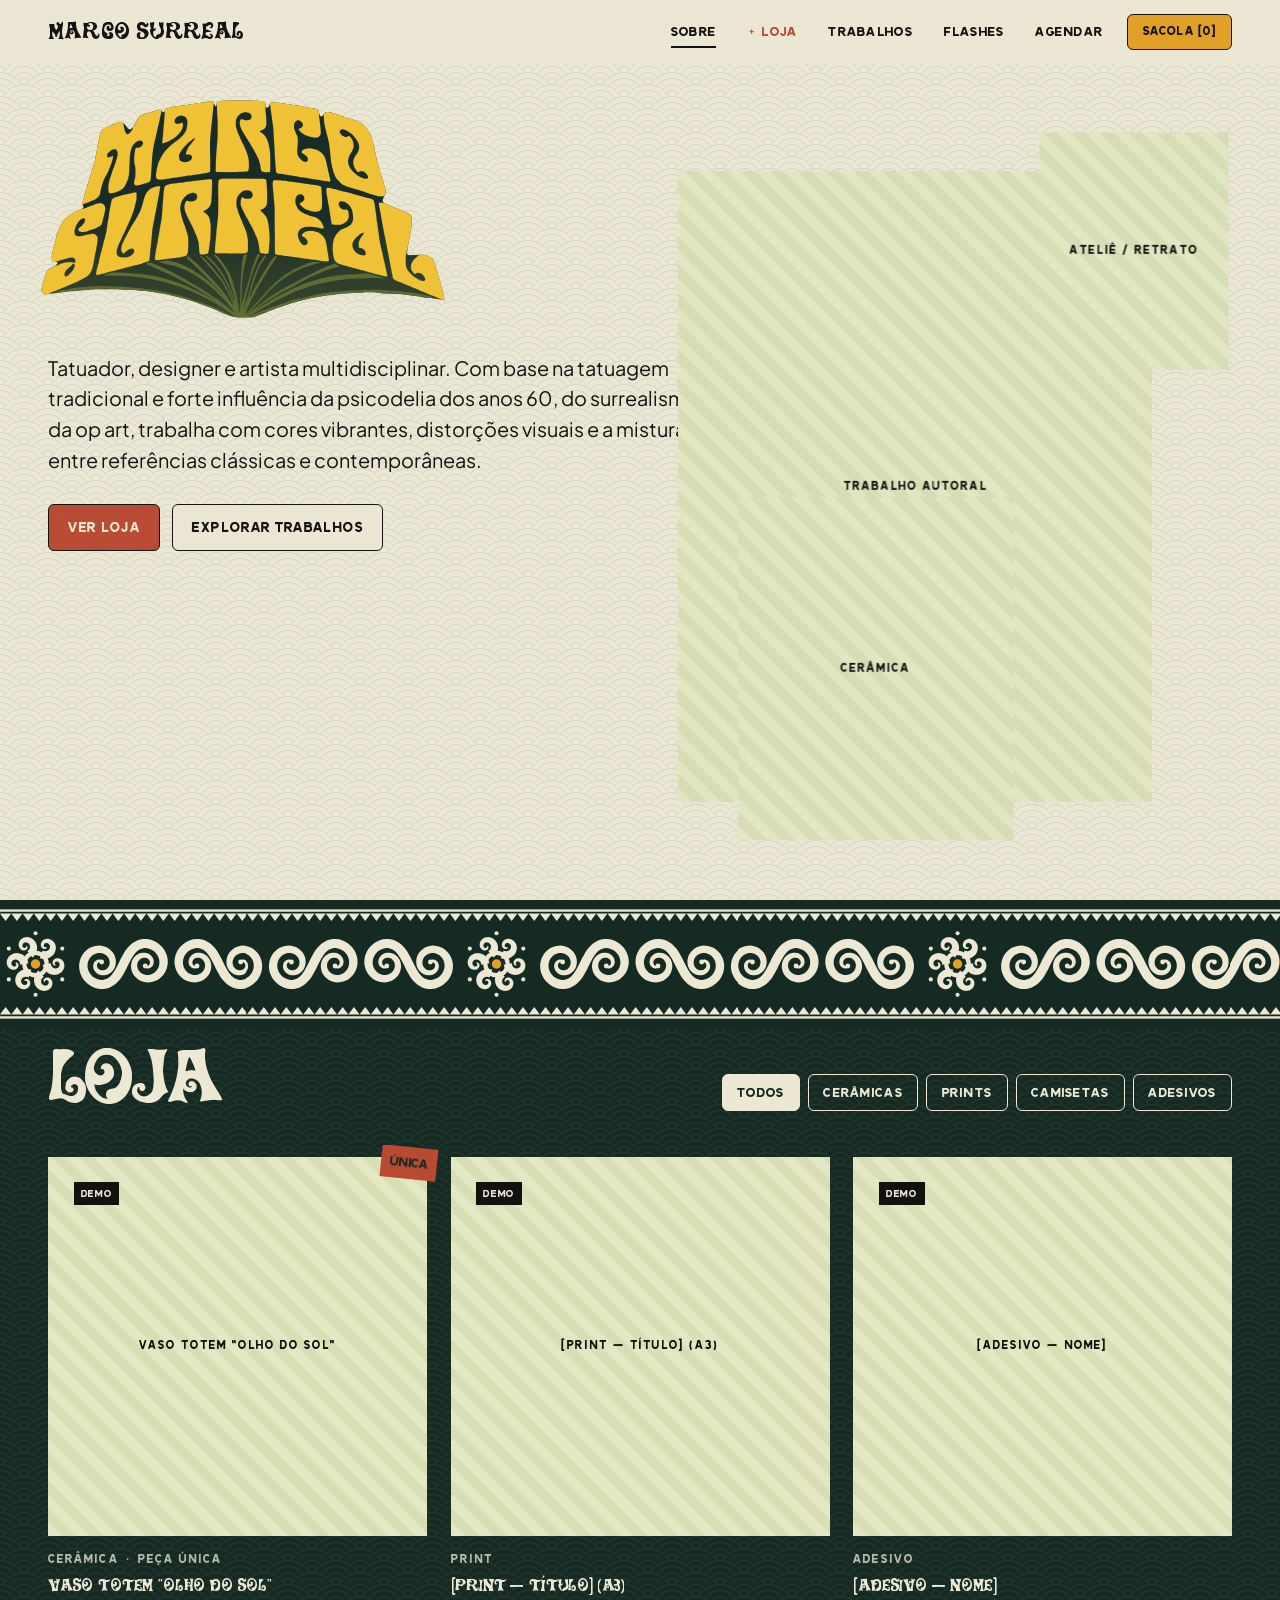
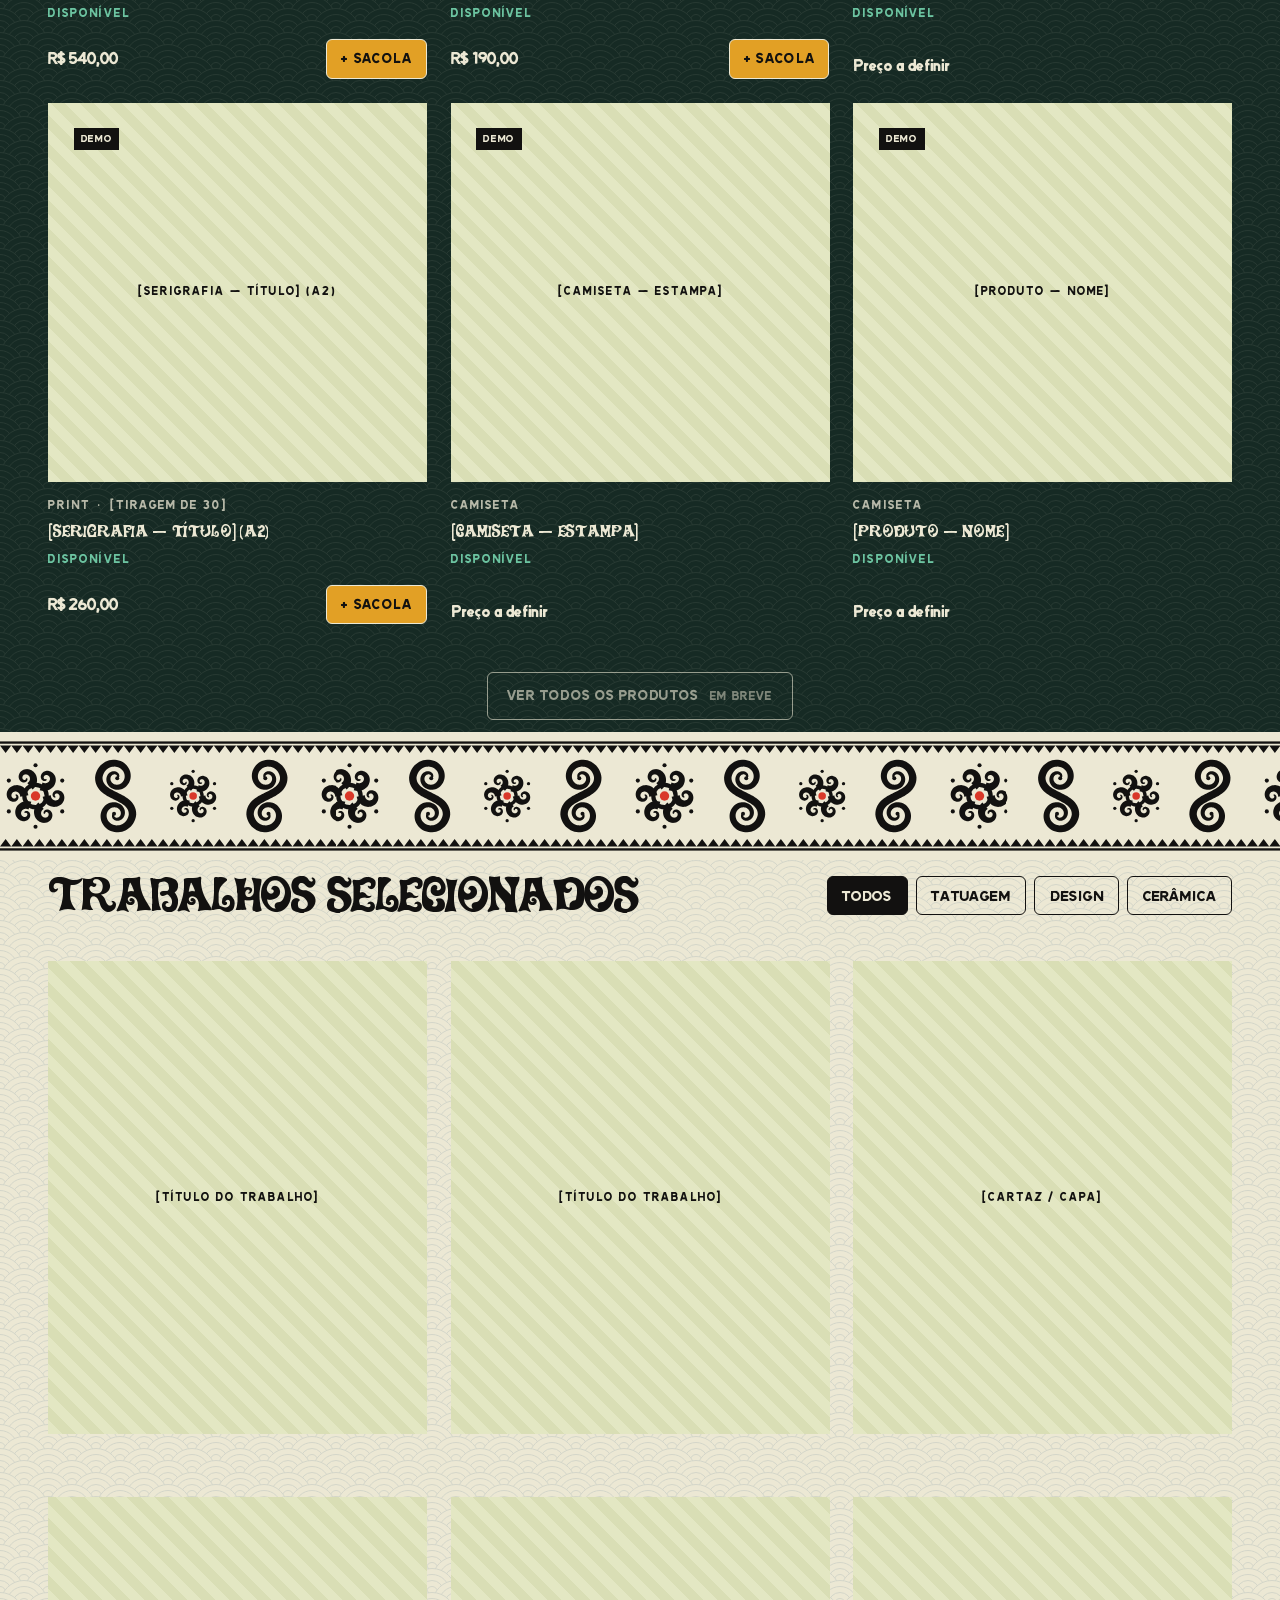
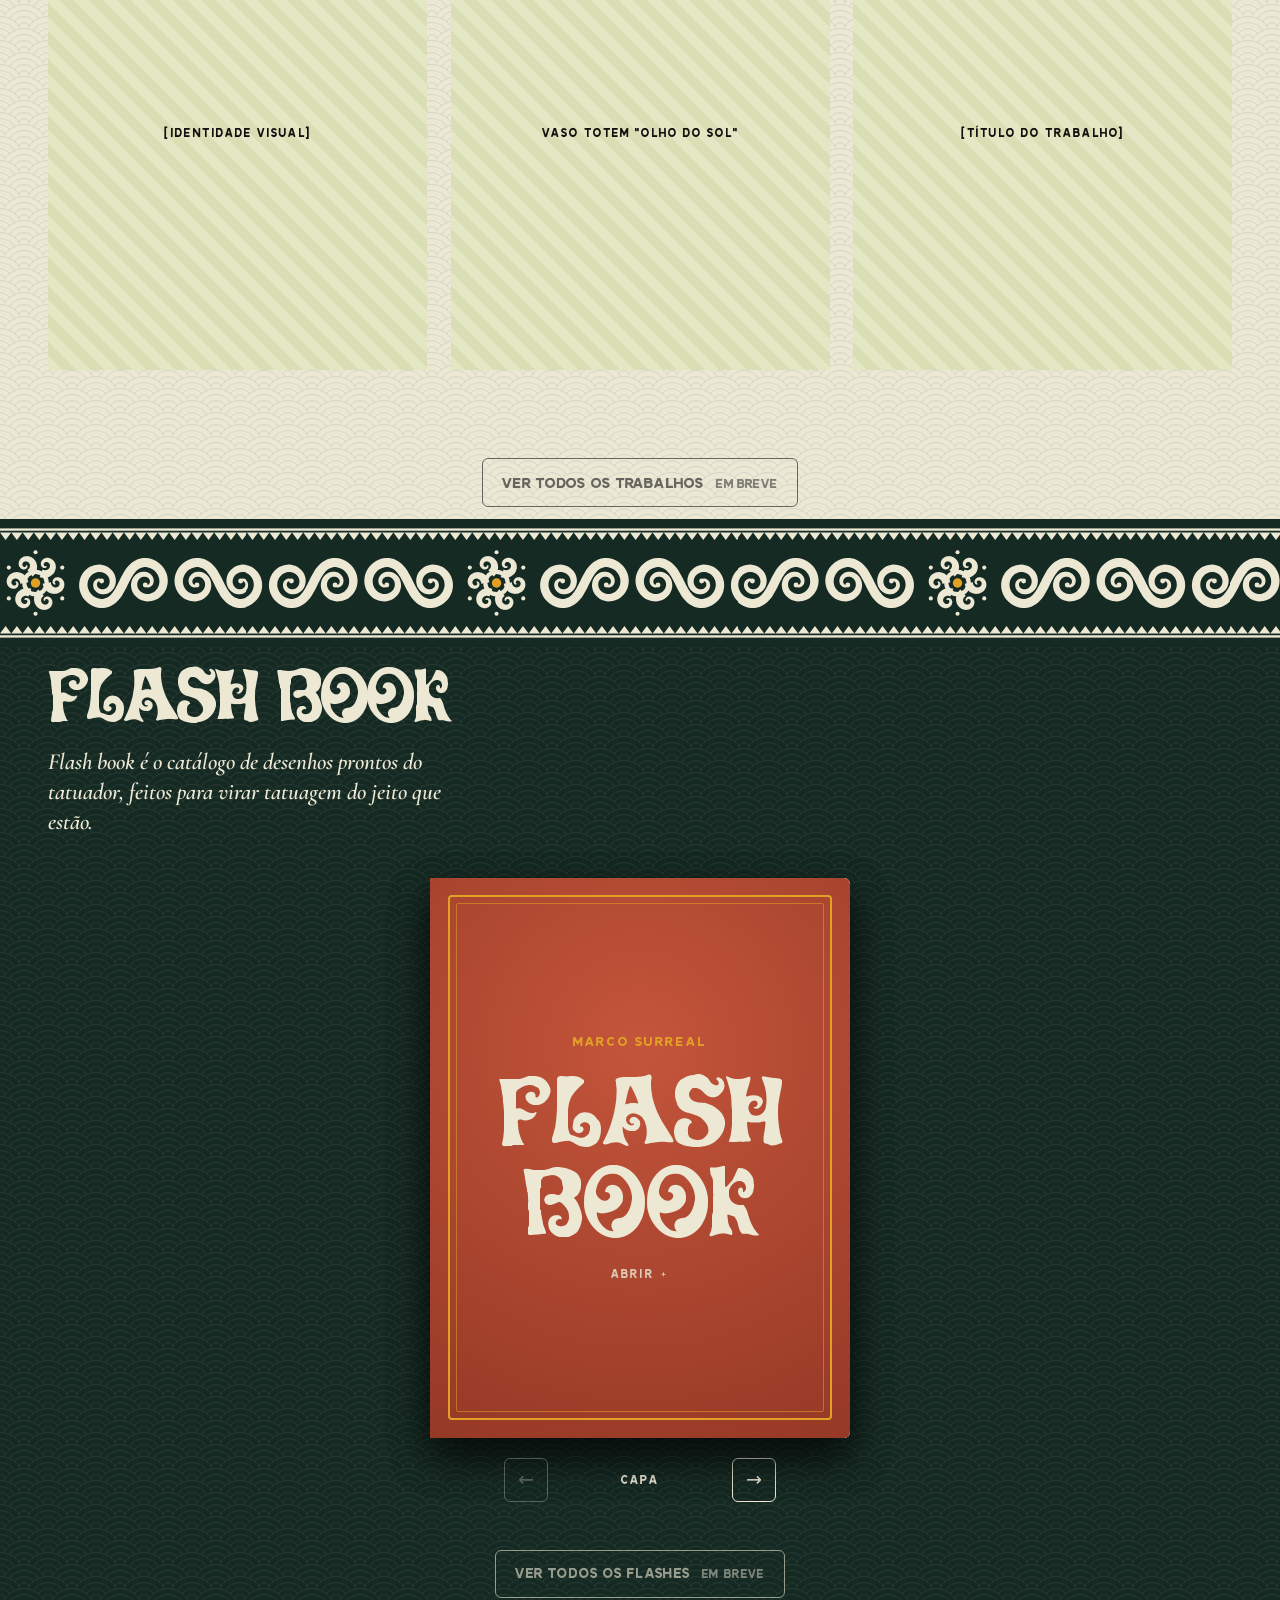
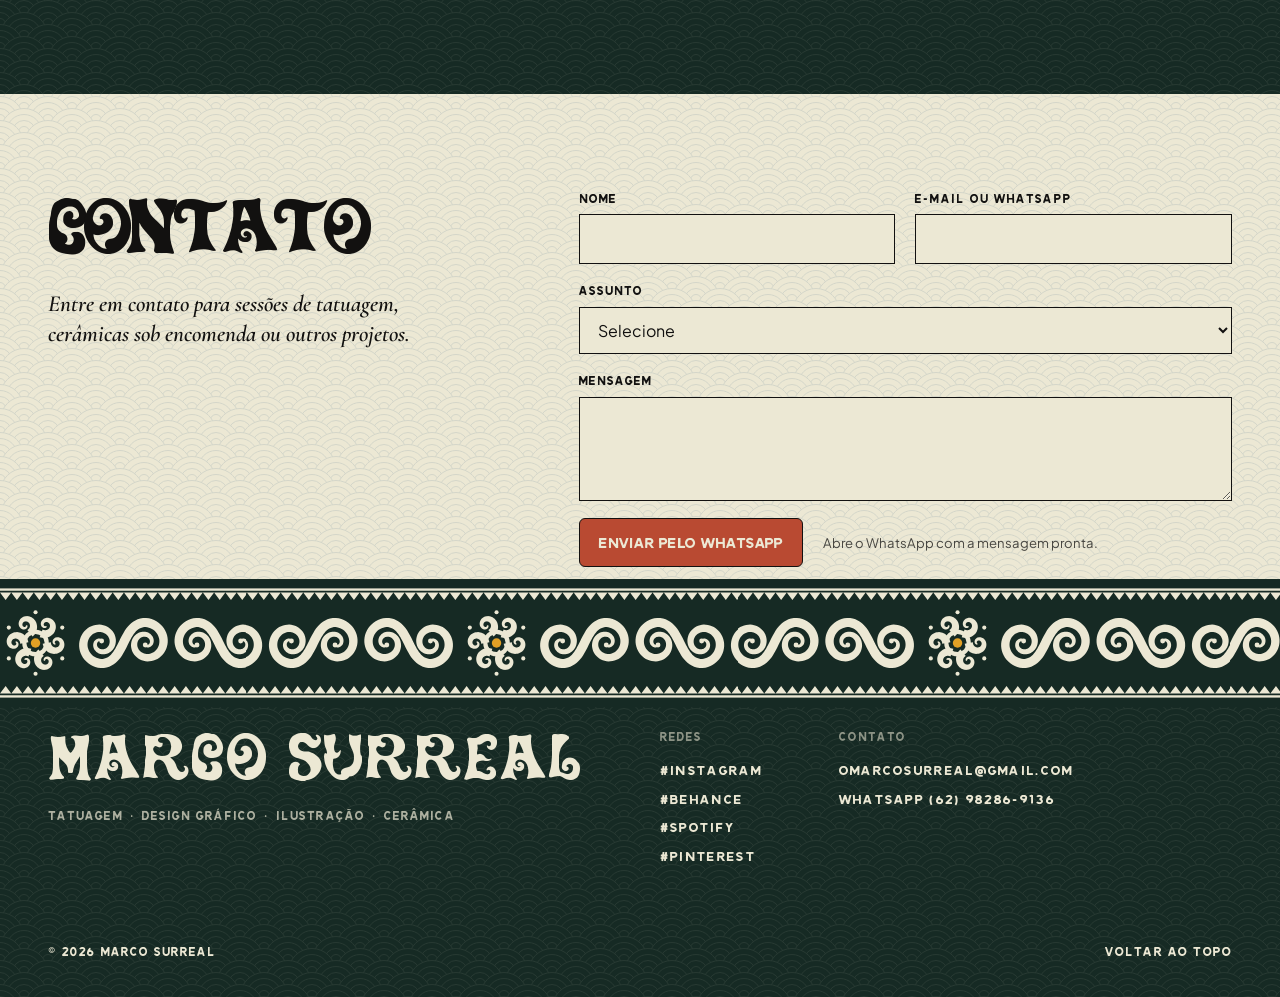
==== index.html @ a0cc8cba "MARCO SURREAL da barra na SURREALES; C, G e S na altura do O; protótipo do flash book em formato de " ====
<!DOCTYPE html>
<html lang="pt-BR">
<head>
  <meta charset="UTF-8" />
  <meta name="viewport" content="width=device-width, initial-scale=1.0" />
  <title>Marco Surreal — Artista multidisciplinar</title>
  <meta name="description" content="Marco Surreal é um artista multidisciplinar com produção em tatuagem, design gráfico, ilustração e cerâmica. Loja, trabalhos selecionados, flashes e contato." />
  <meta property="og:title" content="Marco Surreal — Artista multidisciplinar" />
  <meta property="og:description" content="Tatuagem, design gráfico, ilustração e cerâmica. Loja, trabalhos e flashes." />
  <meta property="og:type" content="website" />
  <meta name="theme-color" content="#ECE8D4" />

  <link rel="preconnect" href="https://fonts.googleapis.com" />
  <link rel="preconnect" href="https://fonts.gstatic.com" crossorigin />
  <link href="https://fonts.googleapis.com/css2?family=Cormorant+Garamond:ital,wght@1,500;1,600&family=Plus+Jakarta+Sans:wght@400;500;700&family=Space+Mono:wght@400;700&family=Syne:wght@700;800&display=swap" rel="stylesheet" />
  <link rel="stylesheet" href="assets/css/style.css" />
</head>
<body>
  <div class="paper-grain" aria-hidden="true"></div>
  <a class="skip-link" href="#conteudo">Pular para o conteúdo</a>

  <!-- CABEÇALHO: todos os destinos ficam visíveis na barra -->
  <header class="navbar">
    <a href="#topo" class="nav-logo" aria-label="Marco Surreal, início">MARCO SURREAL</a>
    <nav class="nav-links" aria-label="Menu principal">
      <a href="#topo">Sobre</a>
      <a href="#loja" class="is-shop">Loja</a>
      <a href="#trabalhos">Trabalhos</a>
      <a href="#flashes">Flashes</a>
      <a href="#contato">Agendar</a>
    </nav>
    <button class="nav-btn nav-btn--bag" id="bag-toggle" aria-controls="cart-drawer">Sacola [<span id="bag-count">0</span>]</button>
  </header>

  <main id="conteudo">
    <!-- [01] APRESENTAÇÃO (Hero + About) -->
    <section class="hero seigaiha" id="topo" aria-labelledby="hero-title">
      <h1 class="hero-title" id="hero-title">
        <!-- Logo: a imagem inteira sobe do ponto de fuga do "túnel"; cópias da face das letras sobem atrás como eco -->
        <span class="hero-logo is-echo" id="hero-logo" role="img" aria-label="Marco Surreal">
          <img class="hero-logo__full" src="assets/img/logo-marco-surreal.svg" alt="" width="2896" height="1581" />
          <img class="hero-logo__echo" src="assets/img/logo-marco-surreal-face.svg" alt="" width="2896" height="1581" />
          <img class="hero-logo__echo" src="assets/img/logo-marco-surreal-face.svg" alt="" width="2896" height="1581" />
          <img class="hero-logo__echo" src="assets/img/logo-marco-surreal-face.svg" alt="" width="2896" height="1581" />
        </span>
      </h1>

      <div class="hero-meta">
        <div class="block-line" aria-hidden="true"><span class="block-line__fill"></span></div>
        <div class="hero-bio">
          <p class="hero-intro" data-text="apresentacao"></p>
          <div class="hero-ctas">
            <a href="#loja" class="btn btn--primary">Ver loja</a>
            <a href="#trabalhos" class="btn">Explorar trabalhos</a>
          </div>
        </div>
      </div>

      <!-- Imagens sobrepostas: cada camada tem profundidade própria (data-depth) no mouse e no scroll -->
      <div class="hero-image-holder" id="hero-image">
        <div class="hero-layer hero-layer--main" data-depth="1">
          <div class="hero-enter"><div class="hero-float"><div class="tilt" data-tilt><div class="ph ph--tall" data-label="TRABALHO AUTORAL"></div></div></div></div>
        </div>
        <div class="hero-layer hero-layer--b" data-depth="2.2">
          <div class="hero-enter"><div class="hero-float"><div class="tilt" data-tilt><div class="ph" data-label="CERÂMICA"></div></div></div></div>
        </div>
        <div class="hero-layer hero-layer--c" data-depth="-1.5">
          <div class="hero-enter"><div class="hero-float"><div class="tilt" data-tilt><div class="ph" data-label="ATELIÊ / RETRATO"></div></div></div></div>
        </div>
      </div>
    </section>

    <div class="ornament-band ornament-band--forest" aria-hidden="true"><div class="ornament-track"></div></div>

    <!-- [02] SHOP -->
    <section class="shop seigaiha" id="loja" aria-labelledby="loja-title">
      <!-- Título à esquerda; à direita, os filtros por categoria e as setas (só com mais de 6 produtos) -->
      <div class="section-intro">
        <h2 class="section-title" id="loja-title">Loja</h2>
        <div class="section-tools">
          <div class="filters shop-filters" id="shop-filters" role="group" aria-label="Filtrar produtos"></div>
          <div class="shop-nav" id="shop-nav" hidden>
            <button class="shop-arrow" id="shop-prev" aria-label="Produtos anteriores">&larr;</button>
            <button class="shop-arrow" id="shop-next" aria-label="Mais produtos">&rarr;</button>
          </div>
        </div>
      </div>
      <div class="shop-grid vitrine" id="shop-grid"></div>
      <p class="empty-note" id="shop-empty" hidden>Nenhum produto nesta categoria.</p>
      <div class="section-more"><span class="btn btn--ghost is-soon" aria-disabled="true">Ver todos os produtos <em>em breve</em></span></div>
    </section>

    <div class="ornament-band ornament-band--terung ornament-band--reverse" aria-hidden="true"><div class="ornament-track"></div></div>

    <!-- [03] SELECTED WORKS -->
    <section class="portfolio seigaiha" id="trabalhos" aria-labelledby="trabalhos-title">
      <div class="section-intro">
        <h2 class="section-title" id="trabalhos-title">Trabalhos selecionados</h2>
        <div class="section-tools filters" role="group" aria-label="Filtrar trabalhos">
          <button class="filter is-active" data-filter="todos" aria-pressed="true">Todos</button>
          <button class="filter" data-filter="tatuagem" aria-pressed="false">Tatuagem</button>
          <button class="filter" data-filter="design" aria-pressed="false">Design</button>
          <button class="filter" data-filter="ceramica" aria-pressed="false">Cerâmica</button>
        </div>
      </div>
      <div class="portfolio-grid" id="portfolio-grid"></div>
      <p class="empty-note" id="portfolio-empty" hidden>Nenhum trabalho selecionado nesta categoria.</p>
      <div class="section-more"><span class="btn btn--ghost is-soon" aria-disabled="true">Ver todos os trabalhos <em>em breve</em></span></div>
    </section>

    <div class="ornament-band ornament-band--dark" aria-hidden="true"><div class="ornament-track"></div></div>

    <!-- [04] FLASH BOOK -->
    <section class="flashbook theme-dark seigaiha" id="flashes" aria-labelledby="flashes-title">
      <div class="section-intro section-intro--stack">
        <h2 class="section-title" id="flashes-title">Flash Book</h2>
        <p class="section-lead">Flash book é o catálogo de desenhos prontos do tatuador, feitos para virar tatuagem do jeito que estão.</p>
      </div>
      <div class="fbook" id="flash-grid"></div>
      <div class="section-more"><span class="btn btn--ghost is-soon" aria-disabled="true">Ver todos os flashes <em>em breve</em></span></div>
    </section>

    <!-- [05] CONTATO -->
    <section class="contact seigaiha" id="contato" aria-labelledby="contato-title">
      <div class="contact-grid">
        <div>
          <h2 class="section-title" id="contato-title">Contato</h2>
          <p class="section-lead">Entre em contato para sessões de tatuagem, cerâmicas sob encomenda ou outros projetos.</p>
        </div>
        <form class="contact-form" id="contact-form" novalidate>
          <div class="field">
            <label for="f-nome">Nome</label>
            <input id="f-nome" name="nome" type="text" required autocomplete="name" />
            <span class="field-error" id="e-nome"></span>
          </div>
          <div class="field">
            <label for="f-contato">E-mail ou WhatsApp</label>
            <input id="f-contato" name="contato" type="text" required autocomplete="email" />
            <span class="field-error" id="e-contato"></span>
          </div>
          <div class="field field--full">
            <label for="f-assunto">Assunto</label>
            <select id="f-assunto" name="assunto" required>
              <option value="">Selecione</option>
              <option value="tatuagem">Sessão de tatuagem</option>
              <option value="ceramica">Cerâmica sob encomenda</option>
              <option value="outro">Outro assunto</option>
            </select>
            <span class="field-error" id="e-assunto"></span>
          </div>
          <div class="field field--full">
            <label for="f-mensagem">Mensagem</label>
            <textarea id="f-mensagem" name="mensagem" rows="3" required></textarea>
            <span class="field-error" id="e-mensagem"></span>
          </div>
          <input type="hidden" name="flash" id="f-flash" />
          <div class="field field--full form-actions">
            <button type="submit" class="btn btn--primary" id="contact-submit">Enviar mensagem</button>
            <p class="form-hint" id="contact-hint"></p>
          </div>
          <p class="form-status field--full" id="form-status" role="status" aria-live="polite"></p>
        </form>
      </div>
    </section>

    <div class="ornament-band ornament-band--dark ornament-band--reverse" aria-hidden="true"><div class="ornament-track"></div></div>
  </main>

  <!-- [06] RODAPÉ -->
  <footer class="footer seigaiha" id="rodape">
    <div class="footer-grid">
      <div>
        <p class="footer-big">MARCO SURREAL</p>
        <p class="mono-small footer-roles">Tatuagem · Design gráfico · Ilustração · Cerâmica</p>
      </div>
      <div class="footer-col">
        <p class="footer-label">Redes</p>
        <div class="footer-links" data-social></div>
      </div>
      <div class="footer-col footer-col--end">
        <p class="footer-label">Contato</p>
        <div class="footer-links" data-contact-links></div>
      </div>
    </div>
    <div class="footer-bottom">
      <span class="mono-small">© <span id="year"></span> Marco Surreal</span>
      <a href="#topo" class="back-to-top">Voltar ao topo <span class="back-line" aria-hidden="true"></span></a>
    </div>
  </footer>

  <!-- MODAL (ficha de trabalho ou detalhes de produto) -->
  <div class="modal" id="modal" role="dialog" aria-modal="true" aria-labelledby="modal-title" hidden>
    <div class="modal-backdrop" data-close></div>
    <div class="modal-panel">
      <button class="modal-close" data-close aria-label="Fechar">✕</button>
      <div class="modal-media" id="modal-media"></div>
      <div class="modal-body">
        <span class="mono-tag" id="modal-cat"></span>
        <h3 id="modal-title"></h3>
        <p id="modal-desc"></p>
        <dl class="spec" id="modal-spec"></dl>
        <div class="modal-actions" id="modal-actions"></div>
      </div>
    </div>
  </div>

  <!-- SACOLA -->
  <div class="drawer-backdrop" id="drawer-backdrop" hidden></div>
  <aside class="drawer" id="cart-drawer" aria-label="Sacola" aria-hidden="true">
    <div class="drawer-head">
      <span class="mono-tag">#SACOLA</span>
      <button class="modal-close" id="drawer-close" aria-label="Fechar sacola">✕</button>
    </div>
    <p class="drawer-note" id="drawer-note">Loja em demonstração: ainda não é possível finalizar compras pelo site.</p>
    <ul class="cart-list" id="cart-list"></ul>
    <div class="drawer-foot">
      <div class="cart-total"><span>Total</span><strong id="cart-total">R$ 0,00</strong></div>
      <button class="btn btn--primary" id="checkout">Finalizar compra</button>
      <p class="form-status" id="cart-status" role="status" aria-live="polite"></p>
    </div>
  </aside>

  <script src="assets/js/data.js"></script>
  <script src="assets/js/commerce.js"></script>
  <script src="assets/js/main.js"></script>
</body>
</html>
---- assets/css/style.css ----
/* =========================================================
   MARCO SURREAL — Editorial Tattoo & Psychedelic 60s Luxe
   Tokens e regras: ver blueprint (seção 2) e docs/pesquisa (seção 4)
   ========================================================= */

:root {
  --bg-cotton: #ECE8D4;  /* creme (levemente mais escuro e terroso) */
  --bg-cream: #E3E7C3;
  --ink-sumi: #121110;
  --bg-forest: #162A24;
  --accent-vermilion: #B94A32; /* antes: #D93829 */
  --accent-ochre: #E2A025;
  --accent-indigo: #1F4E78;
  --accent-plum: #7B2D5B;
  --accent-jade: #2B7A62;

  --font-display: 'Cinzel Decorative', serif;
  --font-display-alt: 'Syne', sans-serif;
  --font-editorial: 'Cormorant Garamond', serif;
  --font-body: 'Plus Jakarta Sans', system-ui, sans-serif;
  --font-mono: 'Space Mono', monospace;

  --ph-stripe: #D9DEB5;                        /* segunda listra dos placeholders */
  --shadow-ink: rgba(18, 17, 16, 0.85);        /* sombra sólida do hover das imagens */
  --border: 1.5px solid var(--ink-sumi);
  --ease-curtain: cubic-bezier(0.77, 0, 0.175, 1);
  --ease-out: cubic-bezier(0.22, 1, 0.36, 1);
  --ease-expo: cubic-bezier(0.19, 1, 0.22, 1);   /* "outExpo" do Webflow, usado em quase tudo no Alien */
  --pad: clamp(1rem, 4vw, 3rem);
  --nav-h: 64px;
}

*, *::before, *::after { box-sizing: border-box; }
html { scroll-behavior: smooth; scroll-padding-top: var(--nav-h); }
body {
  margin: 0;
  background: var(--bg-cotton);
  color: var(--ink-sumi);
  font-family: var(--font-body);
  font-size: 1rem;
  line-height: 1.6;
  -webkit-font-smoothing: antialiased;
}
body.is-locked { overflow: hidden; }
main { overflow-x: clip; }   /* elementos que entram pela lateral não criam rolagem horizontal */
img { display: block; max-width: 100%; height: 100%; width: 100%; object-fit: cover; }
a { color: inherit; }
button { font: inherit; color: inherit; cursor: pointer; }

/* ---------- Texturas ---------- */
.paper-grain {
  position: fixed; inset: 0; z-index: 999; pointer-events: none; opacity: 0.04;
  background-image: url("data:image/svg+xml,%3Csvg xmlns='http://www.w3.org/2000/svg' width='200' height='200'%3E%3Cfilter id='n'%3E%3CfeTurbulence type='fractalNoise' baseFrequency='.8' numOctaves='3' stitchTiles='stitch'/%3E%3C/filter%3E%3Crect width='100%25' height='100%25' filter='url(%23n)'/%3E%3C/svg%3E");
}
.seigaiha { position: relative; isolation: isolate; }
.seigaiha::before {
  content: ""; position: absolute; inset: 0; z-index: -1; pointer-events: none; opacity: 0.12;
  background-image: url("data:image/svg+xml,%3Csvg%20xmlns='http://www.w3.org/2000/svg'%20width='48'%20height='24'%20viewBox='0%200%2048%2024'%20shape-rendering='geometricPrecision'%3E%3Cdefs%3E%3Cg%20id='s'%20stroke='%231F4E78'%20stroke-width='1'%3E%3Ccircle%20r='23.5'%20fill='%23ECE8D4'/%3E%3Ccircle%20r='17.5'%20fill='none'/%3E%3Ccircle%20r='11.5'%20fill='none'/%3E%3Ccircle%20r='5.5'%20fill='none'/%3E%3C/g%3E%3C/defs%3E%3Cuse%20href='%23s'%20x='0'%20y='-24'/%3E%3Cuse%20href='%23s'%20x='48'%20y='-24'/%3E%3Cuse%20href='%23s'%20x='-24'%20y='-12'/%3E%3Cuse%20href='%23s'%20x='24'%20y='-12'/%3E%3Cuse%20href='%23s'%20x='72'%20y='-12'/%3E%3Cuse%20href='%23s'%20x='0'%20y='0'/%3E%3Cuse%20href='%23s'%20x='48'%20y='0'/%3E%3Cuse%20href='%23s'%20x='-24'%20y='12'/%3E%3Cuse%20href='%23s'%20x='24'%20y='12'/%3E%3Cuse%20href='%23s'%20x='72'%20y='12'/%3E%3Cuse%20href='%23s'%20x='0'%20y='24'/%3E%3Cuse%20href='%23s'%20x='48'%20y='24'/%3E%3Cuse%20href='%23s'%20x='-24'%20y='36'/%3E%3Cuse%20href='%23s'%20x='24'%20y='36'/%3E%3Cuse%20href='%23s'%20x='72'%20y='36'/%3E%3Cuse%20href='%23s'%20x='0'%20y='48'/%3E%3Cuse%20href='%23s'%20x='48'%20y='48'/%3E%3C/svg%3E");
  background-size: 48px 24px; background-repeat: repeat;
}
/* Uma textura só no site inteiro, como uma única imagem atrás da página: o JS mede a posição de cada
   seção (--sy) e todas as escamas seguem a mesma grade. Muda só a cor; nas faixas tribais não há escamas.
   Desenho: escamas seigaiha geométricas (4 anéis concêntricos), cada fileira sobrepõe a de cima. */
.seigaiha::before { background-position: 0 var(--sy, 0px); }
/* Textura de escamas (seigaiha) no site inteiro. Cada fundo tem sua versão, porque o
   miolo de cada escama é pintado com a cor do fundo para as ondas se sobreporem. */
.theme-dark.seigaiha::before, .footer.seigaiha::before { background-image: url("data:image/svg+xml,%3Csvg%20xmlns='http://www.w3.org/2000/svg'%20width='48'%20height='24'%20viewBox='0%200%2048%2024'%20shape-rendering='geometricPrecision'%3E%3Cdefs%3E%3Cg%20id='s'%20stroke='%23ECE8D4'%20stroke-width='1'%3E%3Ccircle%20r='23.5'%20fill='%23162A24'/%3E%3Ccircle%20r='17.5'%20fill='none'/%3E%3Ccircle%20r='11.5'%20fill='none'/%3E%3Ccircle%20r='5.5'%20fill='none'/%3E%3C/g%3E%3C/defs%3E%3Cuse%20href='%23s'%20x='0'%20y='-24'/%3E%3Cuse%20href='%23s'%20x='48'%20y='-24'/%3E%3Cuse%20href='%23s'%20x='-24'%20y='-12'/%3E%3Cuse%20href='%23s'%20x='24'%20y='-12'/%3E%3Cuse%20href='%23s'%20x='72'%20y='-12'/%3E%3Cuse%20href='%23s'%20x='0'%20y='0'/%3E%3Cuse%20href='%23s'%20x='48'%20y='0'/%3E%3Cuse%20href='%23s'%20x='-24'%20y='12'/%3E%3Cuse%20href='%23s'%20x='24'%20y='12'/%3E%3Cuse%20href='%23s'%20x='72'%20y='12'/%3E%3Cuse%20href='%23s'%20x='0'%20y='24'/%3E%3Cuse%20href='%23s'%20x='48'%20y='24'/%3E%3Cuse%20href='%23s'%20x='-24'%20y='36'/%3E%3Cuse%20href='%23s'%20x='24'%20y='36'/%3E%3Cuse%20href='%23s'%20x='72'%20y='36'/%3E%3Cuse%20href='%23s'%20x='0'%20y='48'/%3E%3Cuse%20href='%23s'%20x='48'%20y='48'/%3E%3C/svg%3E"); opacity: 0.08; }
.shop.seigaiha::before { background-image: url("data:image/svg+xml,%3Csvg%20xmlns='http://www.w3.org/2000/svg'%20width='48'%20height='24'%20viewBox='0%200%2048%2024'%20shape-rendering='geometricPrecision'%3E%3Cdefs%3E%3Cg%20id='s'%20stroke='%23ECE8D4'%20stroke-width='1'%3E%3Ccircle%20r='23.5'%20fill='%23162A24'/%3E%3Ccircle%20r='17.5'%20fill='none'/%3E%3Ccircle%20r='11.5'%20fill='none'/%3E%3Ccircle%20r='5.5'%20fill='none'/%3E%3C/g%3E%3C/defs%3E%3Cuse%20href='%23s'%20x='0'%20y='-24'/%3E%3Cuse%20href='%23s'%20x='48'%20y='-24'/%3E%3Cuse%20href='%23s'%20x='-24'%20y='-12'/%3E%3Cuse%20href='%23s'%20x='24'%20y='-12'/%3E%3Cuse%20href='%23s'%20x='72'%20y='-12'/%3E%3Cuse%20href='%23s'%20x='0'%20y='0'/%3E%3Cuse%20href='%23s'%20x='48'%20y='0'/%3E%3Cuse%20href='%23s'%20x='-24'%20y='12'/%3E%3Cuse%20href='%23s'%20x='24'%20y='12'/%3E%3Cuse%20href='%23s'%20x='72'%20y='12'/%3E%3Cuse%20href='%23s'%20x='0'%20y='24'/%3E%3Cuse%20href='%23s'%20x='48'%20y='24'/%3E%3Cuse%20href='%23s'%20x='-24'%20y='36'/%3E%3Cuse%20href='%23s'%20x='24'%20y='36'/%3E%3Cuse%20href='%23s'%20x='72'%20y='36'/%3E%3Cuse%20href='%23s'%20x='0'%20y='48'/%3E%3Cuse%20href='%23s'%20x='48'%20y='48'/%3E%3C/svg%3E"); opacity: 0.08; }

/* ---------- Ritmo claro / escuro ----------
   Uma seção com .theme-dark inverte a paleta: o que era tinta vira papel e vice-versa.
   Como quase tudo no site usa as variáveis abaixo, bordas, textos, placeholders e botões
   invertem sozinhos. Todo fundo escuro usa o mesmo verde da Loja (--bg-forest).
   Ordem: Hero claro → Loja verde → Trabalhos claro → Flashes verde → Contato claro → Rodapé verde. */
.theme-dark {
  --bg-cotton: #162A24;                        /* mesmo verde escuro da Loja */
  --ink-sumi: #ECE8D4;
  --bg-cream: #1E352E;
  --ph-stripe: #24403A;
  --shadow-ink: rgba(226, 160, 37, 0.9);       /* no escuro a sombra vira ouro ocre */
  --border: 1.5px solid #ECE8D4;               /* precisa ser redeclarada: var() já foi resolvida no :root */
  background: var(--bg-cotton); color: var(--ink-sumi);
}
.theme-dark .link-hash:hover { color: var(--accent-ochre); border-color: var(--accent-ochre); }

/* ---------- Placeholder de imagem ----------
   Sem contornos: o site não usa molduras nem linhas finas decorativas. */
.ph {
  position: relative; width: 100%; height: 100%; min-height: 160px;
  background: repeating-linear-gradient(45deg, var(--bg-cream) 0 10px, var(--ph-stripe) 10px 20px);
  display: grid; place-items: center;
}
.ph::after {
  content: attr(data-label);
  font-family: var(--font-mono); font-size: 0.7rem; letter-spacing: 0.18em; text-transform: uppercase;
  padding: 0.35rem 0.6rem; text-align: center; max-width: 85%;
}
.ph--tall { aspect-ratio: 3 / 4; }

/* ---------- Tipografia utilitária ---------- */
.mono-tag, .mono-small, .link-hash, .nav-btn, .filter, label {
  font-family: var(--font-mono); text-transform: uppercase; letter-spacing: 0.18em;
}
.mono-tag { font-size: 0.8rem; font-weight: 700; }
.mono-small { font-size: 0.72rem; margin: 0.25rem 0; }
.editorial { font-family: var(--font-editorial); font-style: italic; font-weight: 600; font-size: clamp(1.25rem, 2.2vw, 1.75rem); line-height: 1.25; margin: 0 0 1rem; }
.section-title { font-family: var(--font-display-alt); font-weight: 800; text-transform: uppercase; font-size: clamp(2.2rem, 6vw, 5rem); line-height: 0.95; margin: 0 0 1.5rem; }
.link-hash { display: inline-block; margin-top: 1rem; font-size: 0.85rem; font-weight: 700; text-decoration: none; border-bottom: var(--border); padding-bottom: 2px; }
.link-hash:hover { color: var(--accent-vermilion); border-color: var(--accent-vermilion); }

.skip-link { position: absolute; left: -9999px; }
.skip-link:focus { left: 1rem; top: 1rem; z-index: 1000; background: var(--ink-sumi); color: var(--bg-cotton); padding: 0.5rem 1rem; }
:focus-visible { outline: 2px solid var(--accent-vermilion); outline-offset: 3px; }

/* ---------- Linhas estruturais com blocos terminais ---------- */
.lines, .block-line__fill { position: relative; background: var(--ink-sumi); }
.lines::before, .lines::after, .block-line__fill::before, .block-line__fill::after {
  content: ""; position: absolute; width: 6px; height: 6px; background: var(--ink-sumi);
}
.lines { height: 1.5px; width: 0; transition: width 1.4s var(--ease-out); }
.lines::before { left: 0; top: -2.25px; }
.lines::after { right: 0; top: -2.25px; }
.lines.is-visible { width: 100%; }

.section-head { display: flex; align-items: center; gap: 1.5rem; flex-wrap: wrap; margin-bottom: 2.5rem; }
.section-head .lines { flex: 1; }
.section-head--light { color: var(--bg-cotton); }
.section-head--light .editorial { margin: 0; }

/* ---------- [00] Barra do topo com todos os links ---------- */
.navbar {
  position: fixed; top: 0; left: 0; right: 0; z-index: 100; height: var(--nav-h);
  display: flex; align-items: center; gap: 1.5rem; padding: 0 var(--pad);
  background: var(--bg-cotton);
  transition: background 0.4s, color 0.4s;
}
.nav-logo { font-family: var(--font-mono); font-weight: 700; letter-spacing: 0.12em; text-decoration: none; white-space: nowrap; }
.nav-links { display: flex; align-items: center; gap: clamp(1rem, 2.4vw, 2.25rem); margin-left: auto; }
.nav-links a {
  position: relative; padding: 0.35rem 0; text-decoration: none; white-space: nowrap;
  font-family: var(--font-mono); font-size: 0.75rem; font-weight: 700; letter-spacing: 0.16em; text-transform: uppercase;
}
/* traço que cresce embaixo do link (no hover e na seção atual) */
.nav-links a::after {
  content: ""; position: absolute; left: 0; bottom: 0; height: 1.5px; width: 100%; background: currentColor;
  transform: scaleX(0); transform-origin: left; transition: transform 0.6s var(--ease-expo);
}
.nav-links a:hover::after, .nav-links a[aria-current]::after { transform: scaleX(1); }
.nav-links a.is-shop { color: var(--accent-vermilion); }
.nav-links a.is-shop::before { content: "✦ "; } /* a estrela vem da PRINTED BOY SURREAL */
body.nav-dark .nav-links a.is-shop { color: var(--accent-ochre); }
.nav-btn { background: none; border: var(--border); padding: 0.45rem 0.9rem; font-size: 0.75rem; font-weight: 700; white-space: nowrap; transition: background 0.25s, color 0.25s; }
.nav-btn--bag { background: var(--accent-ochre); color: #121110; }
.nav-btn--bag:hover { background: var(--ink-sumi); color: var(--bg-cotton); }
.nav-btn--bag.bump { animation: bump 0.4s var(--ease-out); }
@keyframes bump { 50% { transform: scale(1.12); } }

/* A barra do topo acompanha a seção que está passando por baixo dela */
body.nav-dark .navbar { background: var(--bg-forest); color: #ECE8D4; }
body.nav-dark .nav-btn--bag { border-color: #ECE8D4; }

/* Celular e tablet estreito: logo e sacola em cima, links numa segunda linha que desliza para o lado */
@media (max-width: 860px) {
  :root { --nav-h: 100px; }
  .navbar { flex-wrap: wrap; align-content: center; row-gap: 0.4rem; column-gap: 1rem; }
  .nav-btn--bag { margin-left: auto; }
  .nav-links {
    order: 3; flex-basis: 100%; margin: 0 calc(-1 * var(--pad)); padding: 0 var(--pad);
    overflow-x: auto; scrollbar-width: none; gap: 1.4rem;
  }
  .nav-links::-webkit-scrollbar { display: none; }
}

.social a { font-family: var(--font-mono); font-size: 0.85rem; letter-spacing: 0.18em; text-decoration: none; }
.social a:hover { color: var(--accent-ochre); }

/* ---------- [01] Hero ---------- */
.hero {
  min-height: 100vh; padding: calc(var(--nav-h) + 1rem) var(--pad) 1.5rem;
  /* Esquerda: título e biografia. Direita: imagens sobrepostas. */
  display: grid; grid-template-columns: 1fr minmax(200px, 37vw); grid-template-rows: auto 1fr; gap: 2rem 2rem;
  overflow: hidden;
}
.hero-title {
  grid-column: 1; grid-row: 1; align-self: start; z-index: 1; margin: 0; /* título no alto, a bio ganha espaço embaixo */
  font-family: var(--font-display); font-weight: 900; text-transform: uppercase;
  font-size: clamp(2.5rem, min(9.5vw, 17vh), 9.5rem); line-height: 0.88; letter-spacing: -0.01em;
}
/* Logo no lugar do título. Ela tem perspectiva para baixo (o "túnel"), então nasce do ponto de fuga
   embaixo, no centro (transform-origin 50% 100%): sobe, desdobra e se revela de baixo para cima.
   Em seguida, três ecos da face das letras saem de trás dela, como ondas subindo pelo túnel. */
.hero-logo {
  position: relative; display: block; line-height: 0;
  width: min(100%, 32vw, calc((100vh - 400px) * 1.19)); min-width: 220px; /* um pouco menor que antes */
  margin: 2.5% 0 0 -1.5%; /* e um pouco mais para baixo */ /* a margem de brilho da imagem fica fora da linha da grade */
}
.hero-logo img { display: block; width: 100%; height: auto; transform-origin: 50% 100%; }
.hero-logo__full { position: relative; z-index: 2; opacity: 0; }
.hero-logo__echo { position: absolute; inset: 0; z-index: 1; opacity: 0; pointer-events: none; }
.is-loaded .hero-logo__full { animation: logo-rise 1.5s var(--ease-expo) both; }
.is-loaded .hero-logo.is-echo .hero-logo__echo { animation: logo-echo 1.8s cubic-bezier(0.2, 0.6, 0.3, 1) both; }
.is-loaded .hero-logo.is-echo .hero-logo__echo:nth-child(2) { animation-delay: 0.7s; }
.is-loaded .hero-logo.is-echo .hero-logo__echo:nth-child(3) { animation-delay: 0.9s; }
.is-loaded .hero-logo.is-echo .hero-logo__echo:nth-child(4) { animation-delay: 1.1s; }
.hero-logo:not(.is-echo) .hero-logo__echo { animation: none; }
@keyframes logo-rise {
  0% { opacity: 0; clip-path: inset(100% 0 0 0); transform: perspective(900px) translate3d(0, 18%, 0) rotateX(60deg) scale(0.5); }
  35% { opacity: 1; }
  100% { opacity: 1; clip-path: inset(0 0 0 0); transform: none; }
}
@keyframes logo-echo {
  0% { opacity: 0; transform: translate3d(0, 6%, 0) scale(0.9); }
  25% { opacity: 0.9; }
  100% { opacity: 0; transform: translate3d(0, -7%, 0) scale(1.1); }
}

/* bio sobe 250px girando 45° (+500ms); imagens idem (+700ms, em cascata); 1ª faixa entra da direita (+500ms) */
.hero-meta, .hero-enter, .hero + .ornament-band {
  transition: transform 1.2s var(--ease-expo) var(--d, 0.5s), opacity 1.2s var(--ease-expo) var(--d, 0.5s);
}
.hero-meta, .hero-enter { transform: perspective(1500px) translate3d(0, 250px, 0) rotateY(45deg); opacity: 0; }
.hero-enter { --d: 0.7s; }
.hero-layer--b .hero-enter { --d: 0.85s; }
.hero-layer--c .hero-enter { --d: 1s; }
.hero + .ornament-band { transform: translate3d(30%, 0, 0); opacity: 0; }
.is-loaded .hero-meta, .is-loaded .hero-enter, .is-loaded .hero + .ornament-band { transform: none; opacity: 1; }

/* Três imagens sobrepostas; cada camada anda numa profundidade diferente (JS: data-depth) */
.hero-image-holder {
  grid-column: 2; grid-row: 1 / span 2; align-self: center; justify-self: end; width: 100%;
  max-width: calc(66.6vh - 70px); /* em telas baixas as imagens diminuem para não cortar */
  margin: 8% 6vw 9% 0; /* reserva o espaço das imagens que saem para cima e para baixo; à direita, 6vw além da margem */
  z-index: 2; position: relative; will-change: transform; }
.hero-layer { will-change: transform; }
.hero-layer--main { position: relative; z-index: 1; }
.hero-layer--b { position: absolute; z-index: 2; width: 58%; left: -42%; bottom: -8%; }
.hero-layer--c { position: absolute; z-index: 3; width: 40%; right: -6vw; top: -6%; } /* na frente; fica na margem do título, as outras vão 6vw para a esquerda */
.hero-layer--b .ph, .hero-layer--c .ph { aspect-ratio: 4 / 5; min-height: 0; }
.hero-layer--c .ph { background-color: var(--bg-cream); }
.hero-layer:hover { z-index: 4; }
.hero-float { animation: float 8s ease-in-out infinite; }
.hero-layer--b .hero-float { animation-duration: 10s; animation-delay: -3s; }
.hero-layer--c .hero-float { animation-duration: 12s; animation-delay: -6s; }
/* as fotos das seções usam a mesma flutuação das 3 fotos da primeira página (duração e atraso vêm do JS) */
.floaty { animation: float 8s ease-in-out infinite; }
.drift { will-change: transform; }

.product-media[data-view] { cursor: pointer; }
.product-media[data-view]:focus-visible { outline: 2px solid var(--accent-ochre); outline-offset: 4px; }
@keyframes float {
  0%, 100% { transform: translate3d(0, 0, 0) rotate(0deg); }
  33% { transform: translate3d(0, -6px, 0) rotate(-0.6deg); }   /* metade do deslocamento de antes, mesma velocidade */
  66% { transform: translate3d(0, 4px, 0) rotate(0.4deg); }
}
.hero-meta { grid-column: 1; grid-row: 2; align-self: start; display: flex; gap: 1.5rem; align-items: stretch; max-width: 46rem; }
.block-line { display: none; }
.block-line__fill { display: block; width: 1.5px; height: 0%; }
.block-line__fill::before { top: 0; left: -2.25px; }
.block-line__fill::after { bottom: 0; left: -2.25px; }
.hero-intro { font-size: clamp(1.1rem, 1.55vw, 1.45rem); line-height: 1.55; max-width: 46ch; margin: 0 0 1.75rem; }
.hero-ctas { display: flex; flex-wrap: wrap; gap: 0.75rem; }

/* Cantos levemente arredondados em botões, filtros e setas */
:root { --radius-btn: 6px; }
.btn, .filter, .shop-arrow, .nav-btn { border-radius: var(--radius-btn); }

/* ---------- Faixas ornamentais (espirais Dayak / Bornéu) ----------
   Cada faixa repete um SVG de assets/img/ na horizontal.
   --ratio = largura / altura do viewBox do SVG (precisa bater para a emenda ficar invisível).
   Arquivos gerados por tools/gerar-ornamentos.js; podem ser trocados por desenho próprio. */
.ornament-band {
  --h: clamp(64px, 9vw, 112px);
  --ratio: calc(494 / 120);
  --ornament: url("../img/ornamento-espiral.svg");
  overflow: hidden; padding: 0.5rem 0; background: var(--bg-cotton);
}
.ornament-track {
  height: var(--h); width: calc(100% + var(--h) * var(--ratio));
  background: var(--ornament) repeat-x left center / auto 100%;
  animation: ornament 14s linear infinite; will-change: transform;
}
.ornament-band--reverse .ornament-track { animation-direction: reverse; }
.ornament-band--terung { --ratio: calc(337 / 120); --ornament: url("../img/ornamento-terung.svg"); }
.ornament-band--terung .ornament-track { animation-duration: 10s; }
.ornament-band--forest { --ornament: url("../img/ornamento-espiral-claro.svg"); background: var(--bg-forest); border-bottom: none; }
.ornament-band--dark { --ornament: url("../img/ornamento-espiral-claro.svg"); background: var(--bg-forest); border-bottom: none; }
@keyframes ornament {
  to { transform: translate3d(calc(-1 * var(--h) * var(--ratio)), 0, 0); }
}
/* A faixa já separa as seções: o espaço entre a faixa e o conteúdo é o mesmo em cima e embaixo */
.ornament-band + section { padding-top: 0.75rem; }
section:has(+ .ornament-band) { padding-bottom: 0.75rem; }

/* Faixa de texto em movimento: usada só no "VER FICHA TÉCNICA" dos cards */
.marquee-track { display: flex; width: max-content; animation: marquee 28s linear infinite; }
.marquee-group { display: flex; white-space: nowrap; }
@keyframes marquee {
  0% { transform: translate3d(0%, 0, 0); }
  100% { transform: translate3d(-33.333%, 0, 0); }
}

/* ---------- Cabeçalho de seção: título, texto curto e "ver todos" ---------- */
/* Cabeçalho de seção: título à esquerda e ferramentas (filtros) à direita, na mesma linha.
   As duas colunas se alinham pela base: a linha de baixo dos botões fica na linha de base do título.
   Se o título for longo, ele quebra em duas linhas em vez de empurrar os filtros para baixo. */
.section-intro { display: grid; grid-template-columns: minmax(0, 1fr) auto; align-items: end; gap: 1rem 2.5rem; margin-bottom: 2.5rem; }
.section-tools { display: flex; flex-wrap: wrap; justify-content: flex-end; align-items: center; gap: 0.5rem; margin: 0 0 0.35em; max-width: 46rem; }
.section-tools .filters { justify-content: flex-end; margin: 0; }
.section-intro .section-title { margin: 0; }
/* Título com o texto logo abaixo (ex.: explicação do Flash Book) */
.section-intro--stack { grid-template-columns: 1fr; gap: 0.75rem; }
.section-lead { font-family: var(--font-editorial); font-style: italic; font-weight: 600; font-size: clamp(1.15rem, 1.8vw, 1.45rem); line-height: 1.3; margin: 0; max-width: 42ch; }
.section-more { display: flex; justify-content: center; margin-top: 3rem; }
.empty-note { font-family: var(--font-editorial); font-style: italic; font-size: 1.25rem; margin: 2rem 0 0; }

/* ---------- [05] Portfólio ---------- */
.portfolio { padding: 6rem var(--pad); }
.filters { display: flex; flex-wrap: wrap; gap: 0.5rem; margin-left: auto; }
.filter { background: none; border: var(--border); padding: 0.45rem 0.9rem; font-size: 0.72rem; font-weight: 700; transition: background 0.25s, color 0.25s; }
.filter:hover { background: var(--bg-cream); }
.filter.is-active { background: var(--ink-sumi); color: var(--bg-cotton); }

.portfolio-grid { display: grid; grid-template-columns: repeat(3, 1fr); gap: 1.5rem; }
/* Card = "project-link" do Alien: perspectiva de 1500px; o .card-item dentro dele gira até ±15°
   seguindo o mouse e sobe 10px no hover (JS, com suavização 0.07 como o "smoothing 93" do Webflow). */
.card { position: relative; perspective: 1500px; }
.card:hover { z-index: 2; }
.card[hidden] { display: none; }
.card-item { transform-style: preserve-3d; will-change: transform; }
.card-media { position: relative; aspect-ratio: 4 / 5; overflow: hidden; }
.card-media .ph, .card-media img { border: 0; position: absolute; inset: 0; }

/* No hover os cards usam o mesmo brilho de vidro das outras imagens (.glass), sem a cortina branca */

.view-project {
  position: absolute; left: 0; right: 0; bottom: 0; overflow: hidden; z-index: 2;
  background: var(--accent-ochre); border-top: var(--border); padding: 0.4rem 0;
  opacity: 0; transition: opacity 0.6s var(--ease-expo);
}
.view-project .marquee-track { animation-duration: 10s; }
.view-project span { font-family: var(--font-mono); font-size: 0.72rem; font-weight: 700; letter-spacing: 0.18em; white-space: nowrap; padding-right: 1rem; }
.card:hover .view-project, .card:focus-within .view-project { opacity: 1; transition: opacity 1.4s var(--ease-expo); }

/* Título que "rola": uma cópia (text-shadow) espera logo abaixo e sobe no lugar do original */
.card-info { display: flex; justify-content: space-between; align-items: center; gap: 1rem; padding-top: 0.9rem; }
.card-title-wrap { overflow: hidden; height: 1.3em; font-size: 1.2rem; min-width: 0; }
.card-title {
  font-family: var(--font-display-alt); font-weight: 800; text-transform: uppercase; font-size: 1em; line-height: 1.3; margin: 0;
  white-space: nowrap; text-shadow: 0 1.3em 0 var(--accent-vermilion);
  transition: transform 0.6s var(--ease-expo);
}
.card:hover .card-title, .card:focus-within .card-title { transform: translateY(-100%); transition: transform 1.4s var(--ease-expo); }
.card-meta { font-family: var(--font-mono); font-size: 0.68rem; letter-spacing: 0.14em; text-transform: uppercase; white-space: nowrap; }
.card-open { position: absolute; inset: 0; z-index: 3; background: none; border: 0; }

/* ---------- [07] Loja ---------- */
.shop { background: var(--bg-forest); padding: 6rem var(--pad); }
/* Textos da seção ficam claros sobre o verde; os cartões continuam em papel claro com tinta escura */
.shop > .section-head, .shop > .section-intro, .shop > .section-more, .shop > .shop-grid, .shop > .empty-note {
  --ink-sumi: #ECE8D4; --bg-cotton: #162A24; --shadow-ink: rgba(226, 160, 37, 0.9); --border: 1.5px solid #ECE8D4;
  color: var(--ink-sumi);
}
.shop-grid { display: grid; grid-template-columns: repeat(auto-fill, minmax(240px, 1fr)); gap: 1.5rem; }
.product[hidden], .filters[hidden] { display: none; }
.shop .filter { color: var(--ink-sumi); }
.shop .filter:hover { background: rgba(236, 232, 212, 0.12); }
.shop .filter.is-active { background: var(--ink-sumi); color: #162A24; }
.shop-nav { display: flex; gap: 0.5rem; margin-left: 0.75rem; }
.shop-nav[hidden] { display: none; }
/* As fontes do Marco não têm setas; as setas usam a fonte do sistema */
.shop-arrow { font-family: system-ui, sans-serif; width: 2.75rem; height: 2.75rem; border: var(--border); background: none; color: var(--ink-sumi); font-size: 1.2rem; line-height: 1; transition: background 0.25s, color 0.25s, opacity 0.25s; }
.shop-arrow:hover:not(:disabled) { background: var(--ink-sumi); color: #162A24; }
.shop-arrow:disabled { opacity: 0.3; cursor: default; }
/* Vitrine: 3 colunas × 2 linhas = 6 produtos por vez. Com mais de 6, as colunas seguintes ficam
   à direita e a grade desliza para o lado (setas, arrastar com o mouse, ou rolar no celular). */
.vitrine {
  --cols: 3;
  grid-template-columns: none; grid-auto-flow: column; grid-template-rows: auto auto;
  grid-auto-columns: calc((100% - (var(--cols) - 1) * 1.5rem) / var(--cols));
  overflow-x: auto; overscroll-behavior-x: contain; padding-block: 0.75rem; margin-block: -0.75rem; /* folga para o card subir no hover sem ser cortado */ scroll-snap-type: x mandatory; scrollbar-width: none;
}
.vitrine::-webkit-scrollbar { display: none; }
.vitrine .product { scroll-snap-align: start; }
.vitrine.is-dragging { scroll-snap-type: none; cursor: grabbing; user-select: none; }
.product { position: relative; color: var(--ink-sumi); padding: 0; display: flex; flex-direction: column; gap: 0.5rem; }
.product-media { margin-bottom: 0.4rem; }
.product .product-cat { margin: 0; }
.product-avail { margin: 0; }
.product-avail.is-disponivel { color: var(--accent-jade); opacity: 1 !important; }
.product-avail.is-esgotado { color: var(--accent-vermilion); opacity: 1 !important; }
/* Produtos direto sobre o verde da loja, sem cartão claro atrás */
.shop > .shop-grid { --shadow-ink: rgba(0, 0, 0, 0.45); }
.shop .ph { color: #121110; }
.shop .product-avail.is-disponivel { color: #6CC4A1; }
.product-btns { display: flex; gap: 0.4rem; flex-wrap: wrap; justify-content: flex-end; }
.product-media { aspect-ratio: 1; position: relative; }
.product-media .ph, .product-media img { position: absolute; inset: 0; }
.hanko {
  position: absolute; top: -10px; right: -10px; z-index: 2; transform: rotate(6deg);
  background: var(--accent-vermilion); color: var(--bg-cotton);
  font-family: var(--font-mono); font-weight: 700; font-size: 0.8rem; padding: 0.35rem 0.55rem;
}
.product h3 { font-family: var(--font-display-alt); font-weight: 700; font-size: 1.05rem; line-height: 1.2; margin: 0; }
.product .mono-small { opacity: 0.75; }
.product-foot { margin-top: auto; padding-top: 0.5rem; display: flex; justify-content: space-between; align-items: center; gap: 0.5rem; flex-wrap: wrap; }
/* Selo de dado de demonstração */
.demo-tag {
  position: absolute; top: 1.6rem; left: 1.6rem; z-index: 6;
  font-family: var(--font-mono); font-weight: 700; font-size: 0.62rem; letter-spacing: 0.16em;
  padding: 0.2rem 0.45rem; background: #121110; color: #ECE8D4;
}
.price { font-family: var(--font-mono); font-weight: 700; }

/* ---------- Botões ---------- */
.btn { border: var(--border); padding: 0.75rem 1.2rem; font-family: var(--font-mono); font-weight: 700; font-size: 0.78rem; letter-spacing: 0.14em; text-transform: uppercase; background: var(--bg-cotton); transition: transform 0.2s, box-shadow 0.2s, background 0.2s; }
.btn:hover:not(:disabled) { transform: translate(-2px, -2px); box-shadow: 4px 4px 0 var(--ink-sumi); }
.btn:disabled { opacity: 0.45; cursor: not-allowed; }
.btn--primary { background: var(--accent-vermilion); color: var(--bg-cotton); }
.btn--small { padding: 0.5rem 0.8rem; font-size: 0.7rem; background: var(--accent-ochre); color: #121110; }
a.btn { display: inline-block; text-decoration: none; }
.btn--line { background: transparent; color: inherit; }
.btn--ghost { background: transparent; color: inherit; }
.btn.is-soon, .btn.is-off { cursor: default; opacity: 0.6; }
.btn.is-soon:hover, .btn.is-off:hover { transform: none; box-shadow: none; }
.btn.is-soon em { font-style: normal; font-weight: 400; margin-left: 0.6em; font-size: 0.85em; opacity: 0.8; }

/* ---------- [04] Flash Book (fundo escuro) ---------- */
.flashbook { padding: 6rem var(--pad); }
.flash-grid { display: grid; grid-template-columns: repeat(auto-fill, minmax(210px, 1fr)); gap: 1.5rem; }
.flash { position: relative; display: flex; flex-direction: column; gap: 0.5rem; }
.flash-media { aspect-ratio: 3 / 4; position: relative; margin-bottom: 0.5rem; }
.flash-media .ph, .flash-media img { position: absolute; inset: 0; }
.flash h3 { font-family: var(--font-display-alt); font-weight: 700; font-size: 1.05rem; line-height: 1.2; margin: 0; }
.flash .mono-small { margin: 0; opacity: 0.8; }
.flash-foot { margin-top: auto; padding-top: 0.5rem; }
.flash-state {
  position: absolute; top: -10px; left: -10px; z-index: 6; transform: rotate(-5deg);
  font-family: var(--font-mono); font-weight: 700; font-size: 0.7rem; letter-spacing: 0.14em; text-transform: uppercase;
  padding: 0.3rem 0.55rem; background: var(--accent-jade); color: #ECE8D4;
}
.flash.is-reservado .flash-state { background: var(--accent-ochre); color: #121110; }
.flash.is-tatuado .flash-state { background: #ECE8D4; color: #121110; }
.flash.is-tatuado .flash-media { filter: grayscale(1); opacity: 0.55; }

/* ---------- Flash book em formato de livro (protótipo) ----------
   O livro tem duas metades; cada folha (.fb-leaf) fica na metade direita e gira -180° pela lombada.
   Fechado, o livro anda 25% para a esquerda para a capa ficar no centro; no fim, 25% para a direita. */
.fbook { --pw: min(42vw, 420px); --ph: calc(var(--pw) * 4 / 3); display: flex; flex-direction: column; align-items: center; gap: 1.25rem; margin-top: 1rem; }
.fb-stage { width: calc(var(--pw) * 2); height: var(--ph); perspective: 2600px; outline: none; touch-action: pan-y; user-select: none; }
.fb-stage:focus-visible { outline: 2px solid var(--accent-ochre); outline-offset: 10px; }
.fb-book { position: relative; width: 100%; height: 100%; transform-style: preserve-3d; transition: transform 0.9s var(--ease-expo); }
.fb-book.is-closed { transform: translateX(-25%); }
.fb-book.is-end { transform: translateX(25%); }
.fb-leaf { position: absolute; top: 0; left: 50%; width: 50%; height: 100%; transform-origin: left center; transform-style: preserve-3d;
  transition: transform 0.9s cubic-bezier(0.645, 0.045, 0.355, 1); }
.fb-leaf.is-flipped { transform: rotateY(-180deg); }
.fb-page { position: absolute; inset: 0; backface-visibility: hidden; -webkit-backface-visibility: hidden; overflow: hidden; cursor: pointer;
  --ink-sumi: #121110; --border: 1.5px solid #121110; --bg-cotton: #ECE8D4; color: #121110;
  background: #ECE8D4; box-shadow: 0 18px 40px rgba(0, 0, 0, 0.35); }
.fb-page--back { transform: rotateY(180deg); }
/* sombra da lombada: na página da direita fica à esquerda, na da esquerda fica à direita */
.fb-page--front { border-radius: 0 6px 6px 0; background-image: linear-gradient(90deg, rgba(0, 0, 0, 0.18), rgba(0, 0, 0, 0) 9%); }
.fb-page--back { border-radius: 6px 0 0 6px; background-image: linear-gradient(270deg, rgba(0, 0, 0, 0.18), rgba(0, 0, 0, 0) 9%); }
/* a face que está virada para trás não recebe clique */
.fb-leaf.is-flipped .fb-page--front, .fb-leaf:not(.is-flipped) .fb-page--back { pointer-events: none; }
.fb-num { position: absolute; bottom: 0.7rem; left: 0; right: 0; text-align: center; font-family: var(--font-mono); font-size: 0.65rem; opacity: 0.55; }
/* capa e contracapa */
.fb-cover { position: absolute; inset: 0; display: flex; flex-direction: column; align-items: center; justify-content: center; gap: 1rem; text-align: center;
  background: radial-gradient(120% 90% at 50% 30%, #c4553b, #8f3523); color: #ECE8D4; }
.fb-cover__frame { position: absolute; inset: 1.1rem; border: 2px solid var(--accent-ochre); border-radius: 4px; pointer-events: none; }
.fb-cover__frame::after { content: ""; position: absolute; inset: 6px; border: 1px solid rgba(226, 160, 37, 0.55); border-radius: 2px; }
.fb-cover__name { margin: 0; font-family: var(--f-ui), var(--font-mono); font-size: 0.8rem; letter-spacing: 0.2em; text-transform: uppercase; color: var(--accent-ochre); }
.fb-cover__title { margin: 0; font-family: var(--f-titulo), var(--font-display-alt); text-transform: uppercase; font-size: calc(var(--pw) * 0.24); line-height: 0.9; letter-spacing: -0.02em; }
.fb-cover__hint { font-family: var(--f-ui), var(--font-mono); font-size: 0.7rem; letter-spacing: 0.18em; text-transform: uppercase; opacity: 0.8; animation: fb-hint 2.4s ease-in-out infinite; }
@keyframes fb-hint { 50% { opacity: 0.35; } }
.fb-cover--back { background: radial-gradient(120% 90% at 50% 70%, #c4553b, #8f3523); }
.fb-page--front:has(.fb-cover) { background: none; }
/* verso da capa */
.fb-inside { padding: 12% 10%; display: flex; flex-direction: column; gap: 1rem; font-size: 0.95rem; }
.fb-inside__title { margin: 0; font-family: var(--f-titulo), var(--font-display-alt); text-transform: uppercase; font-size: calc(var(--pw) * 0.12); line-height: 1; }
.fb-inside p { margin: 0; }
.fb-legend { list-style: none; margin: 0.5rem 0 0; padding: 0; display: flex; flex-direction: column; gap: 0.9rem; }
.fb-legend .flash-state { position: static; display: inline-block; }
.fb-legend .is-reservado .flash-state { background: var(--accent-ochre); color: #121110; }
.fb-legend .is-tatuado .flash-state { background: #121110; color: #ECE8D4; }
/* páginas com flashes */
.fb-sheet { position: absolute; inset: 7% 8% 10%; display: grid; gap: 1.1rem; }
.fb-sheet--2 { grid-template-rows: 1fr 1fr; }
.fb-sheet--1 { grid-template-rows: 1fr; }
.fb-item { min-height: 0; gap: 0.4rem; }
.fb-item .flash-media { flex: 1; min-height: 0; aspect-ratio: auto; margin: 0; }
.fb-item .flash-state { top: -6px; left: -6px; font-size: 0.6rem; }
.fb-item .demo-tag { position: absolute; top: 6px; right: 6px; z-index: 6; }
.fb-cap { display: flex; align-items: flex-end; justify-content: space-between; gap: 0.6rem; }
.fb-cap h3 { font-size: 0.95rem; }
.fb-cap .mono-small { font-size: 0.62rem; }
.fb-cap .btn { flex: none; font-size: 0.68rem; padding: 0.45rem 0.7rem; }
.fb-blank { position: absolute; inset: 0; display: flex; align-items: center; justify-content: center; font-family: var(--f-ui), var(--font-mono); font-size: 0.75rem; letter-spacing: 0.18em; text-transform: uppercase; opacity: 0.5; }
.fb-nav { display: flex; align-items: center; gap: 1.25rem; }
.fb-nav .mono-small { min-width: 9rem; text-align: center; margin: 0; }
@media (max-width: 700px) {
  .fbook { --pw: 45vw; }
  .fb-cover__frame { inset: 0.6rem; }
  .fb-inside { padding: 10% 8%; font-size: 0.7rem; gap: 0.6rem; }
  .fb-cap { flex-direction: column; align-items: stretch; }
  .fb-cap .btn { font-size: 0.58rem; padding: 0.35rem 0.4rem; }
  .fb-sheet { inset: 6% 7% 11%; }
}
@media (prefers-reduced-motion: reduce) { .fb-book, .fb-leaf { transition: none; } .fb-cover__hint { animation: none; } }

/* ---------- [05] Contato (compacto) ---------- */
.contact { padding: 6rem var(--pad); }
.contact-grid { display: grid; grid-template-columns: minmax(0, 1fr) minmax(0, 1.4fr); gap: clamp(2rem, 5vw, 5rem); align-items: start; }
.contact-grid .section-lead { margin-top: 0.5rem; }
.contact-form { display: grid; grid-template-columns: 1fr 1fr; gap: 1.1rem 1.25rem; }
.field { display: flex; flex-direction: column; gap: 0.4rem; border: 0; padding: 0; margin: 0; min-width: 0; }
.field--full { grid-column: 1 / -1; }
label { font-size: 0.72rem; font-weight: 700; padding: 0; }
input, select, textarea {
  font: inherit; color: inherit; background: var(--bg-cotton); border: var(--border); border-radius: 0; padding: 0.7rem 0.9rem; width: 100%;
}
textarea { resize: vertical; min-height: 6.5rem; }
input:focus, select:focus, textarea:focus { outline: none; box-shadow: 4px 4px 0 var(--accent-ochre); }
.field.has-error input, .field.has-error select, .field.has-error textarea { box-shadow: 4px 4px 0 var(--accent-vermilion); }
.field-error { font-family: var(--font-mono); font-size: 0.7rem; color: var(--accent-vermilion); min-height: 0; }
.field-error:empty { display: none; }
.form-actions { flex-direction: row; align-items: center; gap: 0.5rem 1.25rem; flex-wrap: wrap; }
.form-hint { font-size: 0.82rem; margin: 0; opacity: 0.75; }
.form-status { font-family: var(--font-mono); font-size: 0.78rem; margin: 0; }
.form-status:empty { display: none; }
.form-status.ok { color: var(--accent-jade); }
.form-status.err { color: var(--accent-vermilion); }

/* ---------- [10] Footer ---------- */
.footer { background: var(--bg-forest); color: var(--bg-cotton); padding: 0.75rem var(--pad) 2rem; } /* em cima: mesmo espaço das outras faixas */
/* nome à esquerda; Redes e Contato logo ao lado, lado a lado; o espaço que sobra fica à direita */
.footer-grid { display: grid; grid-template-columns: max-content max-content max-content 1fr; column-gap: clamp(2.5rem, 6vw, 6rem); row-gap: 2rem; padding-bottom: 3rem; align-items: start; }
.footer-roles { margin-top: 1rem; opacity: 0.7; }
.footer-big { font-family: var(--font-display); font-weight: 900; font-size: clamp(1.8rem, 5vw, 4rem); margin: 0.5rem 0 0; line-height: 1; }
/* Redes e Contato: mesmo estilo (mono, maiúsculas). Contato encosta na margem direita. */
.footer-col { display: flex; flex-direction: column; gap: 0.9rem; padding-top: 0.6rem; }
.footer-col--end { align-items: flex-start; text-align: left; }
.footer-label { font-family: var(--font-mono); font-size: 0.7rem; letter-spacing: 0.18em; text-transform: uppercase; opacity: 0.55; margin: 0; }
.footer-links { display: flex; flex-direction: column; gap: 0.5rem; align-items: inherit; }
.footer-col a { font-family: var(--font-mono); font-size: 0.8rem; letter-spacing: 0.18em; text-transform: uppercase; text-decoration: none; }
.footer-col a:hover { color: var(--accent-ochre); }
.footer-bottom { display: flex; justify-content: space-between; align-items: center; padding-top: 1.5rem; flex-wrap: wrap; gap: 1rem; }
.back-to-top { display: inline-flex; align-items: center; gap: 0.75rem; font-family: var(--font-mono); font-size: 0.75rem; letter-spacing: 0.18em; text-transform: uppercase; text-decoration: none; }
/* Alien "Up Button": a linha cresce de 60 para 80px em 1500ms */
.back-line { display: none; height: 1.5px; width: 60px; background: currentColor; transition: width 1.5s var(--ease-expo); }
.back-to-top:hover .back-line { width: 80px; }
.back-to-top:hover { color: var(--accent-ochre); }

/* ---------- Modal ---------- */
.modal { position: fixed; inset: 0; z-index: 200; display: grid; place-items: center; padding: var(--pad); }
.modal[hidden] { display: none; }
.modal-backdrop, .drawer-backdrop { position: absolute; inset: 0; background: rgba(18, 17, 16, 0.6); }
.drawer-backdrop { position: fixed; z-index: 150; }
.drawer-backdrop[hidden] { display: none; }
.modal-panel {
  position: relative; background: var(--bg-cotton); border: var(--border); box-shadow: 8px 8px 0 var(--ink-sumi);
  width: min(960px, 100%); max-height: 90vh; overflow: auto;
  display: grid; grid-template-columns: 1fr 1fr; animation: modalIn 0.45s var(--ease-out);
}
@keyframes modalIn { from { opacity: 0; transform: translateY(30px); } }
.modal-media { position: relative; min-height: 360px; border-right: var(--border); }
.modal-media .ph, .modal-media img { position: absolute; inset: 0; border: 0; }
.modal-body { padding: 2rem; }
.modal-actions { display: flex; flex-wrap: wrap; align-items: center; gap: 0.75rem 1rem; margin-top: 1.5rem; }
.modal-actions:empty { display: none; }
.modal-actions .mono-small { flex-basis: 100%; margin: 0; }
.modal-body h3 { font-family: var(--font-display-alt); font-weight: 800; text-transform: uppercase; font-size: 1.8rem; line-height: 1.05; margin: 0.5rem 0 1rem; }
.modal-close { position: absolute; top: 0.75rem; right: 0.75rem; z-index: 2; width: 36px; height: 36px; border: var(--border); background: var(--bg-cotton); }
.modal-close:hover { background: var(--ink-sumi); color: var(--bg-cotton); }
.spec { display: grid; grid-template-columns: auto 1fr; margin: 1.5rem 0 0; border-top: var(--border); }
.spec dt, .spec dd { margin: 0; padding: 0.6rem 0; border-bottom: var(--border); font-size: 0.9rem; }
.spec dt { font-family: var(--font-mono); font-size: 0.7rem; letter-spacing: 0.14em; text-transform: uppercase; padding-right: 1.5rem; align-self: center; }

/* ---------- Drawer Sacola ---------- */
.drawer {
  position: fixed; top: 0; right: 0; bottom: 0; z-index: 160; width: min(420px, 100%);
  background: var(--bg-cotton); border-left: var(--border);
  display: flex; flex-direction: column;
  transform: translateX(100%); visibility: hidden;
  transition: transform 0.55s var(--ease-curtain), visibility 0s linear 0.55s;
}
.drawer.is-open { transform: none; visibility: visible; transition: transform 0.55s var(--ease-curtain), visibility 0s; }
.drawer-head { position: relative; padding: 1.25rem 1.5rem; border-bottom: var(--border); }
.drawer-head .modal-close { top: 50%; transform: translateY(-50%); }
.drawer-note { margin: 0; padding: 0.75rem 1.5rem; font-family: var(--font-mono); font-size: 0.7rem; letter-spacing: 0.06em; background: var(--accent-ochre); border-bottom: var(--border); }
.cart-list { list-style: none; margin: 0; padding: 0 1.5rem; overflow-y: auto; flex: 1; }
.cart-empty { padding: 2rem 0; font-family: var(--font-editorial); font-style: italic; font-size: 1.25rem; }
.cart-item { display: grid; grid-template-columns: 1fr auto; gap: 0.5rem; padding: 1rem 0; border-bottom: var(--border); }
.cart-item h4 { margin: 0; font-size: 0.92rem; line-height: 1.3; }
.qty { display: flex; align-items: center; border: var(--border); }
.qty button { width: 30px; height: 30px; border: 0; background: none; }
.qty button:hover:not(:disabled) { background: var(--bg-cream); }
.qty button:disabled { opacity: 0.3; cursor: not-allowed; }
.qty span { min-width: 28px; text-align: center; font-family: var(--font-mono); }
.drawer-foot { padding: 1.25rem 1.5rem; border-top: var(--border); display: flex; flex-direction: column; gap: 0.6rem; }
.cart-total { display: flex; justify-content: space-between; font-family: var(--font-mono); padding: 0.5rem 0; }

/* ---------- Imagens: inclinação 3D + brilho de vidro no hover ----------
   JS atualiza --rx/--ry (inclinação), --mx/--my (posição do brilho) e a classe .is-hover. */
.tilt {
  --rx: 0deg; --ry: 0deg; --s: 1; --mx: 50%; --my: 50%;
  position: relative; overflow: hidden; isolation: isolate;
  transform: perspective(900px) rotateX(var(--rx)) rotateY(var(--ry)) scale(var(--s));
  transition: transform 0.7s var(--ease-out), box-shadow 0.7s var(--ease-out);
}
.tilt.is-hover { transition: transform 0.15s linear, box-shadow 0.4s var(--ease-out); box-shadow: 10px 14px 0 var(--shadow-ink); }
.tilt > .ph, .tilt > img { height: 100%; }
/* .glass = só o brilho, sem inclinar (usado nos cards, que já giram inteiros) */
.glass { --mx: 50%; --my: 50%; isolation: isolate; }
/* reflexo que segue o mouse */
.tilt::after, .glass::after {
  content: ""; position: absolute; inset: 0; z-index: 4; pointer-events: none; opacity: 0;
  background:
    radial-gradient(circle at var(--mx) var(--my), rgba(255, 255, 255, 0.65), rgba(255, 255, 255, 0.12) 28%, transparent 55%),
    linear-gradient(180deg, rgba(255, 255, 255, 0.18), transparent 40%);
  mix-blend-mode: soft-light; transition: opacity 0.5s;
}
/* faixa de luz que atravessa a imagem na entrada do mouse, como reflexo em vidro */
.tilt::before, .glass::before {
  content: ""; position: absolute; inset: -10%; z-index: 5; pointer-events: none;
  background: linear-gradient(115deg, transparent 38%, rgba(255, 255, 255, 0.55) 48%, rgba(255, 255, 255, 0.15) 52%, transparent 60%);
  transform: translateX(-120%); transition: transform 0s;
}
.tilt.is-hover::after, .glass.is-hover::after { opacity: 1; }
.tilt.is-hover::before, .glass.is-hover::before { transform: translateX(120%); transition: transform 1.1s var(--ease-out); }

/* ---------- Reveal genérico ---------- */
/* Alien "Fade In On Scroll": sobe 20px e aparece em 1200ms, depois de 300ms */
[data-reveal] { opacity: 0; transform: translateY(20px); transition: opacity 1.2s ease 0.3s, transform 1.2s ease 0.3s; }
[data-reveal].is-visible { opacity: 1; transform: none; }

/* ==========================================================================
   FONTES DO MARCO (assets/fonts)
   SURREALES: títulos e subtítulos. PRINTED BOY SURREAL: menus, filtros e botões.
   O texto corrido continua na fonte padrão (--font-body) e as etiquetas pequenas em --font-mono.
   ========================================================================== */
@font-face { font-family: 'SURREALES'; src: url('../fonts/SURREALES.woff') format('woff'), url('../fonts/SURREALES.ttf') format('truetype'); font-display: swap; }
@font-face { font-family: 'PRINTED BOY SURREAL'; src: url('../fonts/printed-boy-surreal.woff') format('woff'), url('../fonts/PRINTED%20BOY%20SURREAL.ttf') format('truetype'); font-display: swap; }

:root { --f-titulo: 'SURREALES'; --f-ui: 'PRINTED BOY SURREAL'; }
/* etiquetas pequenas (categorias, status, preços, legendas) também na PRINTED BOY SURREAL; o que faltar na fonte cai na Space Mono */
:root { --font-mono: 'PRINTED BOY SURREAL', 'Space Mono', monospace; }

/* títulos e subtítulos */
.section-title, .card-title, .product h3, .flash h3, .modal-body h3, .footer-big {
  font-family: var(--f-titulo), var(--font-display-alt); font-weight: 400; font-synthesis: none;
  text-transform: uppercase; /* a SURREALES aparece sempre em maiúsculas no site, para ficar legível em qualquer tela */
}
/* letras dos títulos bem juntas: as espirais e pontas de algumas letras chegam a encostar na vizinha */
.section-title, .footer-big, .modal-body h3 { letter-spacing: -0.035em; }
#contato-title { letter-spacing: -0.07em; }   /* CONTATO com as letras mais juntas */
.footer-big { letter-spacing: 0.03em; }       /* MARCO SURREAL do rodapé um pouco mais aberto */
/* nos títulos pequenos (cards), só um pouco mais juntas, para continuar legível */
.card-title, .product h3, .flash h3 { letter-spacing: -0.01em; }
.section-title { line-height: 1; }
.portfolio .section-title { font-size: clamp(2rem, 3.8vw, 3.6rem); } /* cabe numa linha ao lado dos filtros */
/* menus, filtros e botões */
.nav-logo, .nav-links a, .nav-btn, .filter, .btn, .back-to-top, .footer-col a, .view-project span {
  font-family: var(--f-ui), var(--font-mono); font-synthesis: none;
}
.nav-logo, .nav-links a, .nav-btn, .hero .btn { font-weight: 700; }
/* MARCO SURREAL da barra na SURREALES (as outras palavras da barra seguem na PRINTED) */
.nav-logo { font-family: var(--f-titulo), var(--font-display-alt); font-weight: 400; font-size: 1.45rem; letter-spacing: 0.01em; text-transform: uppercase; line-height: 1; }
.nav-links a, .nav-btn, .filter, .btn { letter-spacing: 0.1em; }
.nav-links a { font-size: 0.8rem; }
.btn { font-size: 0.85rem; }
.filter { font-size: 0.8rem; }
.portfolio .filter, .portfolio .btn, .contact .btn { font-weight: 400; font-size: 0.9rem; letter-spacing: 0.06em; }

/* ---------- Responsivo ---------- */
@media (max-width: 960px) {
  .portfolio-grid { grid-template-columns: repeat(2, 1fr); }
  .contact-grid { grid-template-columns: 1fr; }
  .footer-grid { grid-template-columns: 1fr 1fr; }
  .section-intro { grid-template-columns: 1fr; }
  .section-tools { justify-content: flex-start; margin: 0; }
  .section-tools .filters { justify-content: flex-start; }
  .footer-grid > :first-child { grid-column: 1 / -1; }
}
@media (max-width: 640px) {
  /* No celular, texto e botões vêm logo depois do título; as imagens descem */
  .hero { grid-template-columns: 1fr; grid-template-rows: auto auto auto; min-height: 0; padding-bottom: 4rem; }
  .hero-title { align-self: start; }
  .hero-meta { grid-row: 2; }
  .hero-image-holder { grid-column: 1; grid-row: 3; width: 62%; justify-self: center; margin: 2rem 0 4rem; } /* espaço para a imagem de baixo não ser cortada */
  .portfolio-grid { grid-template-columns: 1fr; }
  .footer-grid { grid-template-columns: 1fr; }
  .hero-logo { width: 64%; }
  .footer-col--end { align-items: flex-start; text-align: left; } /* no celular, tudo na mesma margem esquerda */
  .footer-col a { overflow-wrap: anywhere; }
  .vitrine { --cols: 2; gap: 1rem; grid-auto-columns: calc((100% - 1rem) / 2); }
  .contact-form { grid-template-columns: 1fr; }
  .modal-panel { grid-template-columns: 1fr; }
  .modal-media { min-height: 260px; border-right: 0; border-bottom: var(--border); }
  .filters { margin-left: 0; }
  .nav-logo { font-size: 1.1rem; }
}

/* ---------- Movimento reduzido ---------- */
@media (prefers-reduced-motion: reduce) {
  html { scroll-behavior: auto; }
  *, *::before, *::after { animation-duration: 0.001ms !important; animation-iteration-count: 1 !important; transition-duration: 0.001ms !important; transition-delay: 0s !important; }
  .marquee-track, .ornament-track, .hero-float, .floaty { animation: none !important; }
  .tilt::before, .glass::before { display: none; }
  .hero-meta, .hero-enter, .hero + .ornament-band { transform: none !important; opacity: 1 !important; }
  [data-reveal] { opacity: 1; transform: none; }
  .lines { width: 100%; }
}
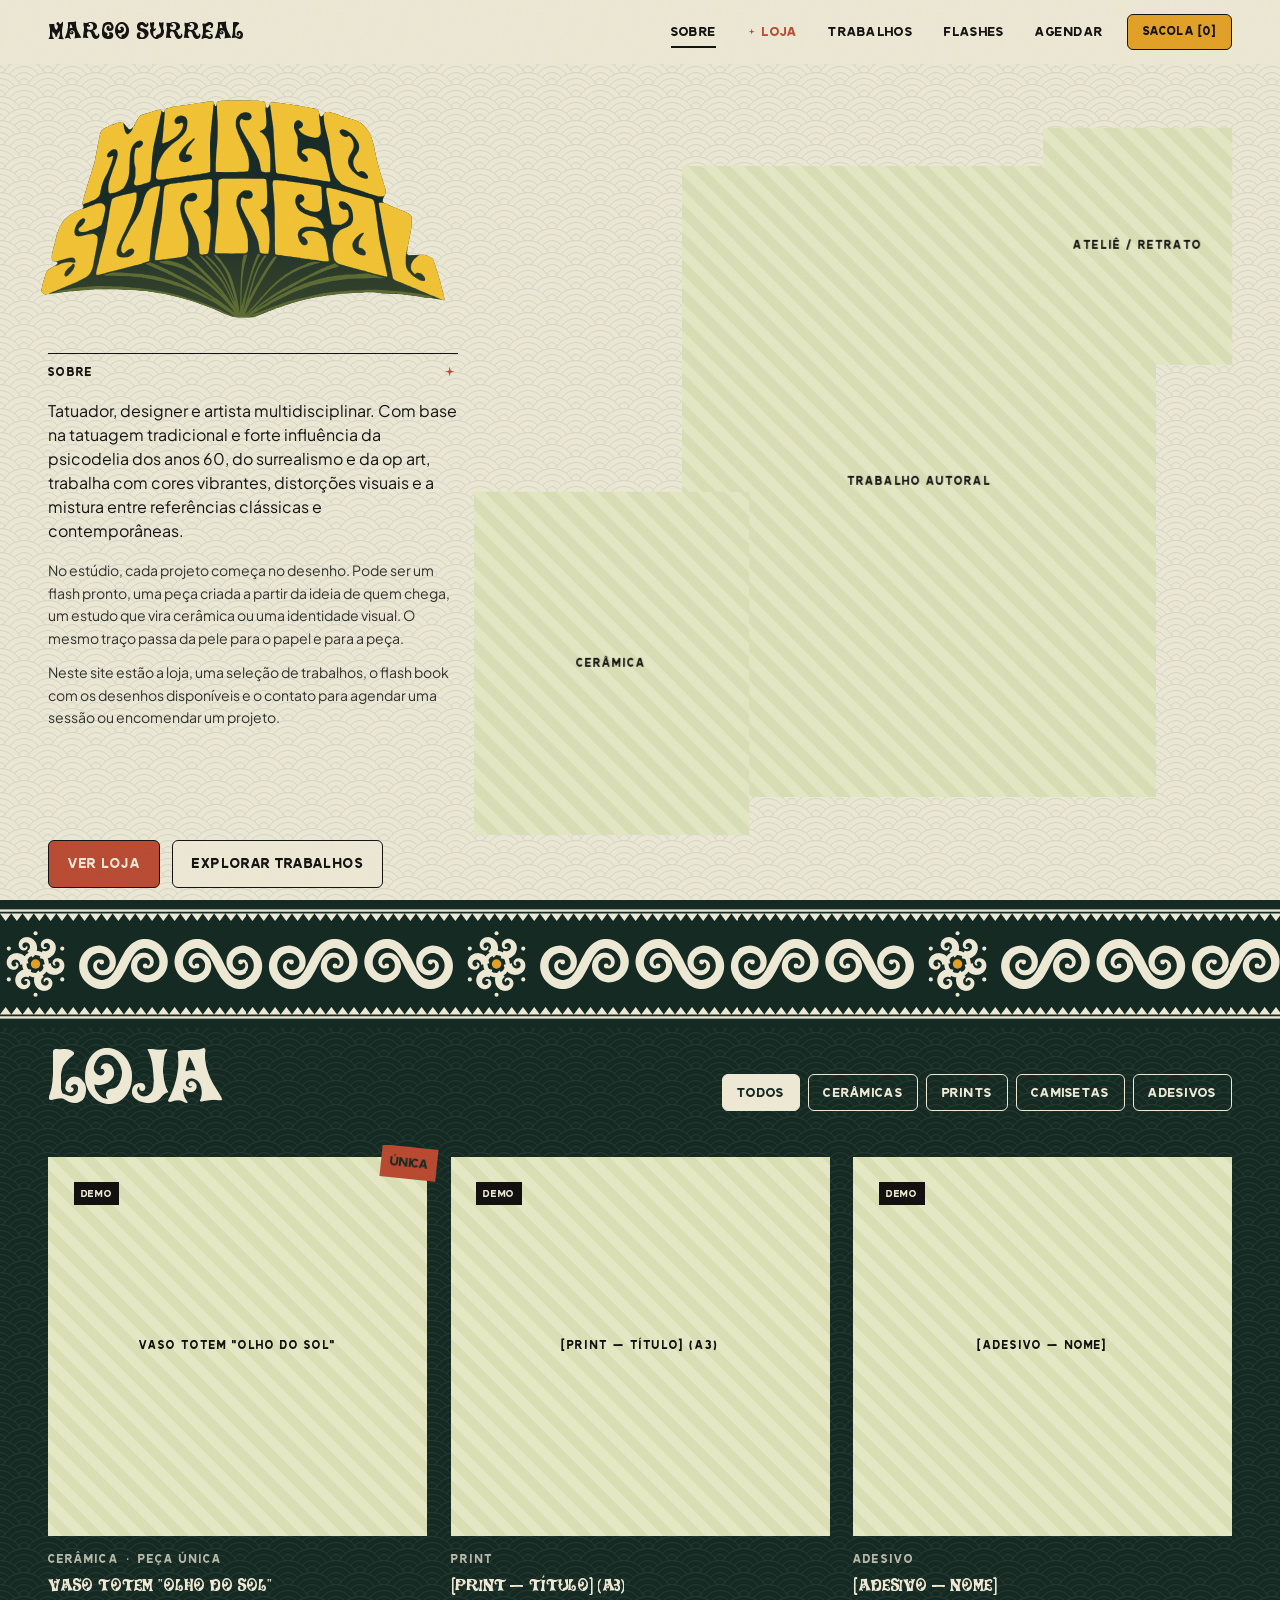
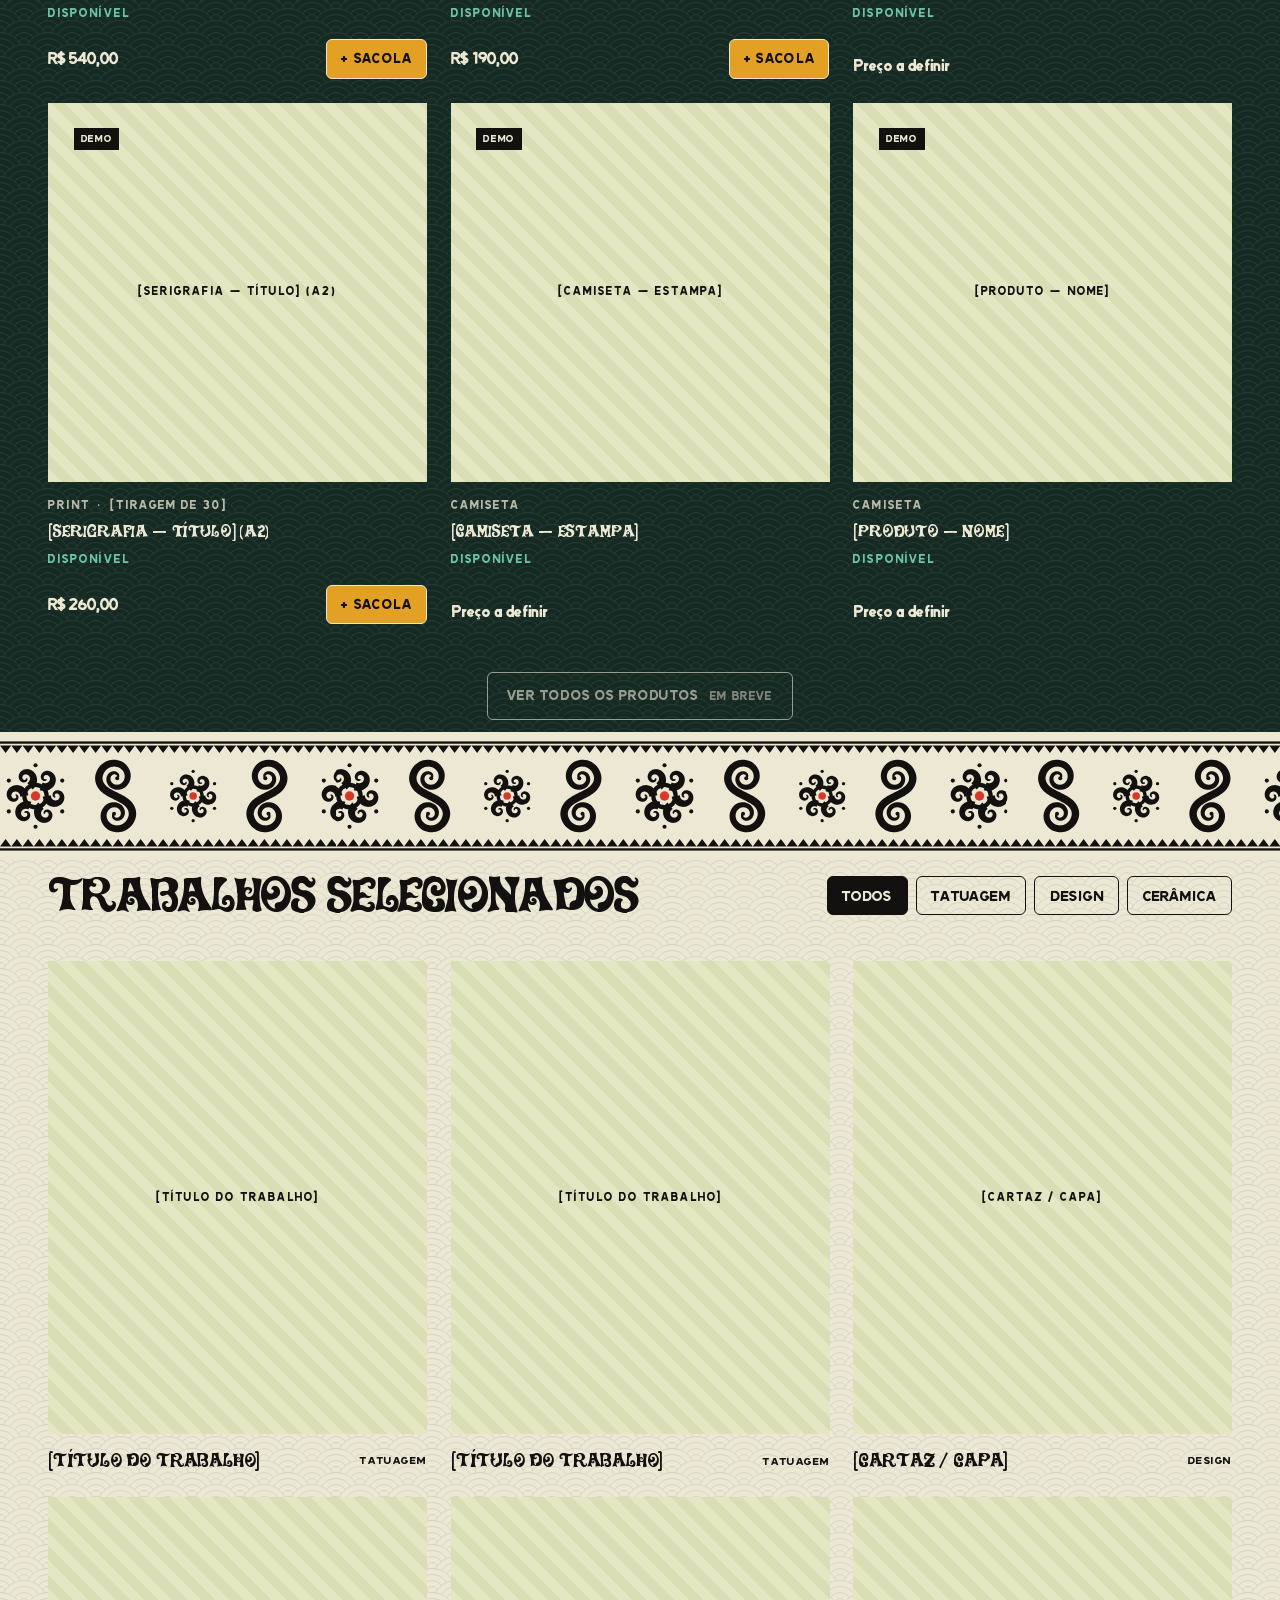
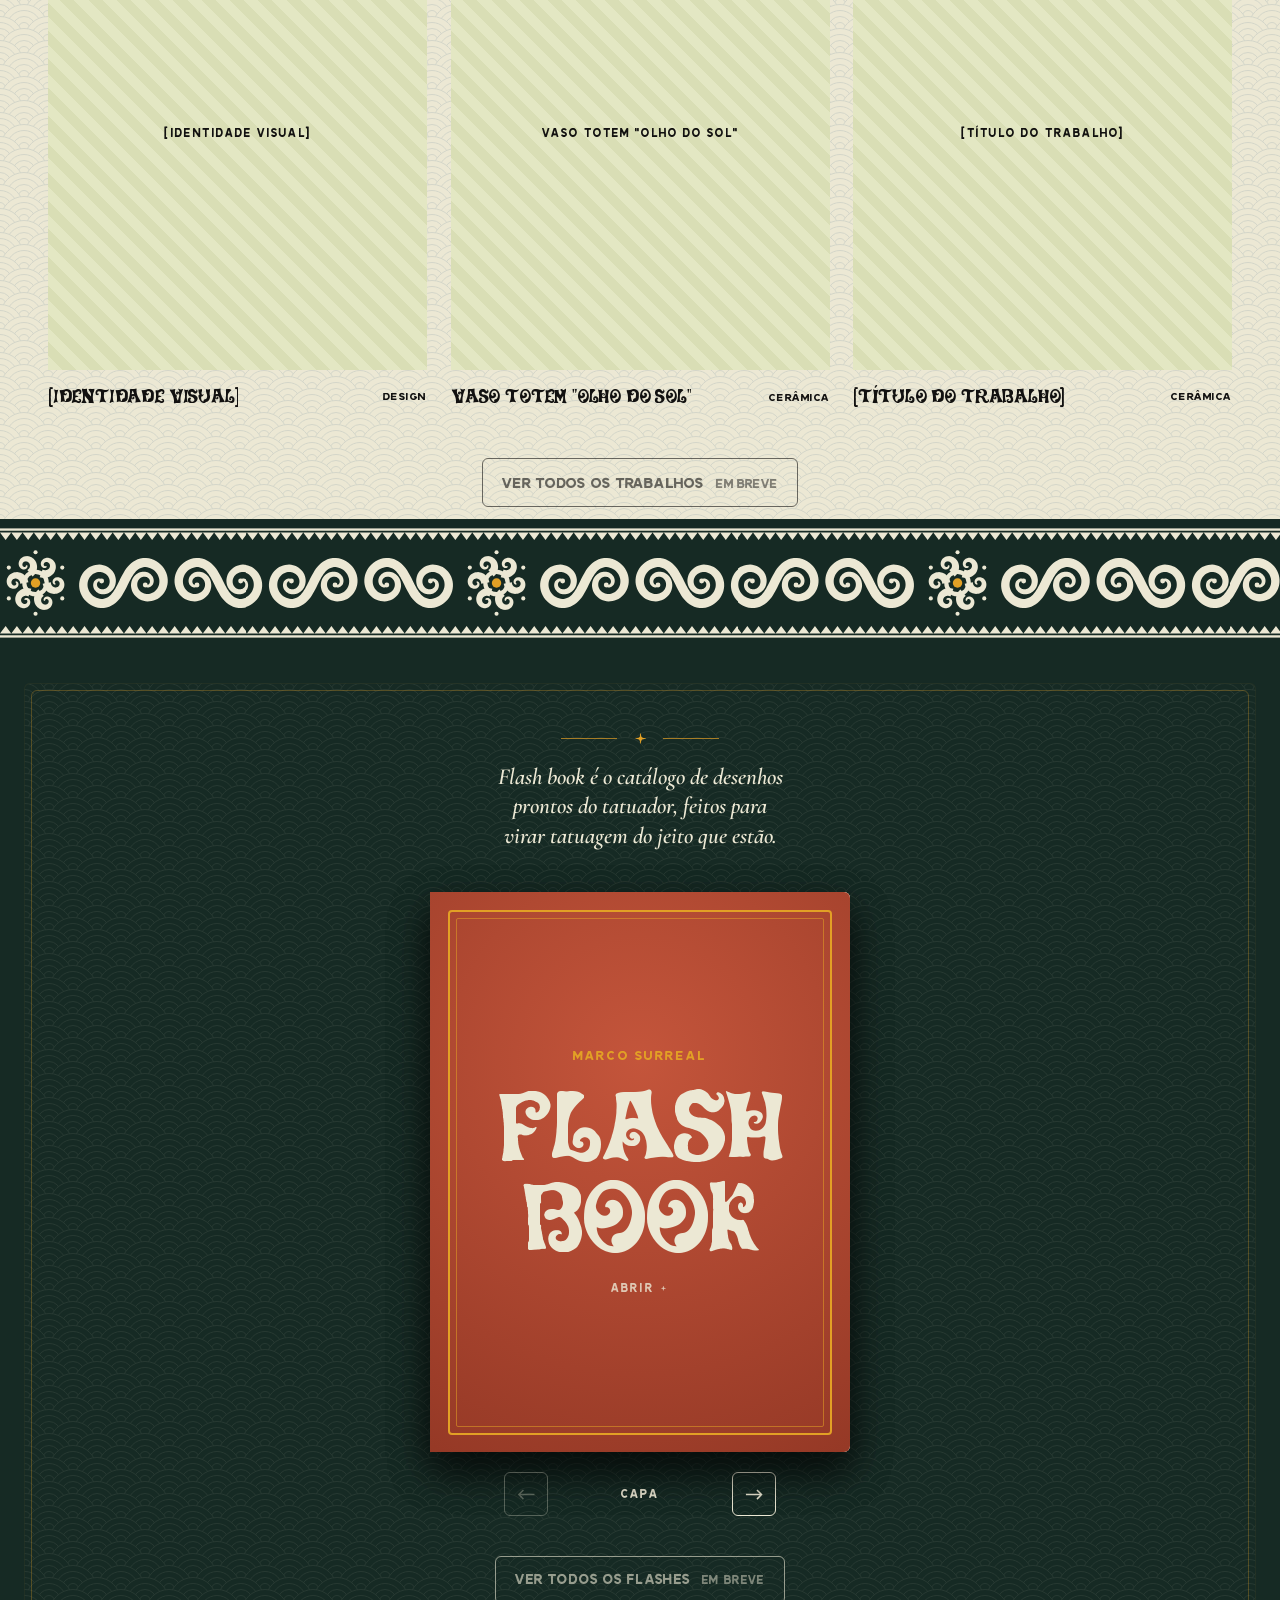
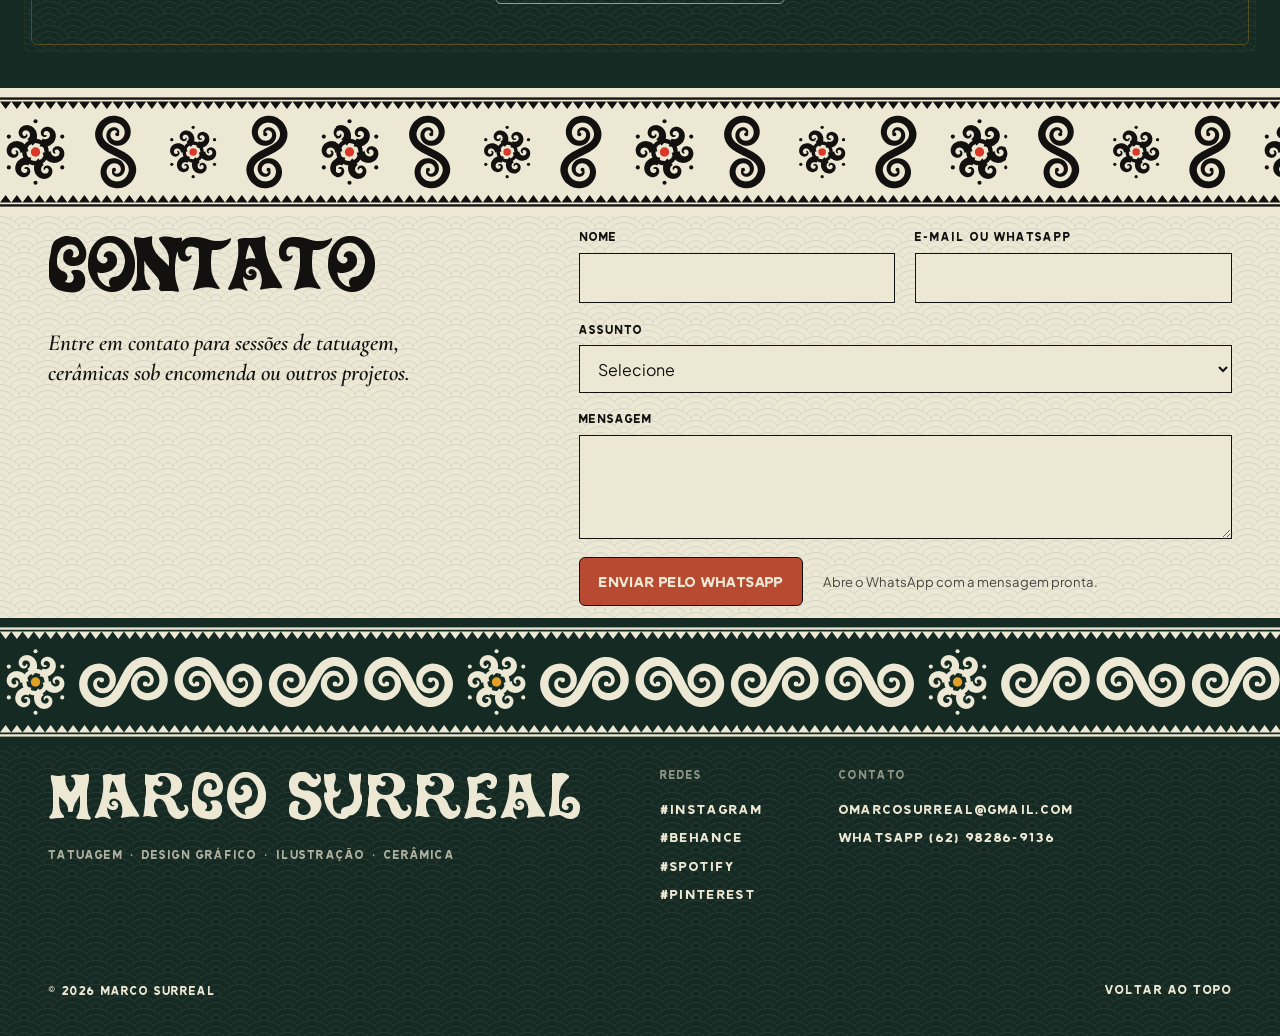
==== commit 97785308: "Faixa antes do Contato; C e O de CONTATO separados; nova diagramação da bio na abertura; flash book " ====
--- a/index.html
+++ b/index.html
@@ -48,7 +48,9 @@
       <div class="hero-meta">
         <div class="block-line" aria-hidden="true"><span class="block-line__fill"></span></div>
         <div class="hero-bio">
+          <p class="hero-label" aria-hidden="true"><span>Sobre</span><span>✦</span></p>
           <p class="hero-intro" data-text="apresentacao"></p>
+          <div class="hero-more" data-paras="bio"></div>
           <div class="hero-ctas">
             <a href="#loja" class="btn btn--primary">Ver loja</a>
             <a href="#trabalhos" class="btn">Explorar trabalhos</a>
@@ -80,8 +82,8 @@
         <div class="section-tools">
           <div class="filters shop-filters" id="shop-filters" role="group" aria-label="Filtrar produtos"></div>
           <div class="shop-nav" id="shop-nav" hidden>
-            <button class="shop-arrow" id="shop-prev" aria-label="Produtos anteriores">&larr;</button>
-            <button class="shop-arrow" id="shop-next" aria-label="Mais produtos">&rarr;</button>
+            <button class="shop-arrow" id="shop-prev" aria-label="Produtos anteriores"><svg class="arw" viewBox="0 0 20 12" aria-hidden="true"><path d="M19 6H2M7 1 2 6l5 5" fill="none" stroke="currentColor" stroke-width="1.6"/></svg></button>
+            <button class="shop-arrow" id="shop-next" aria-label="Mais produtos"><svg class="arw" viewBox="0 0 20 12" aria-hidden="true"><path d="M1 6h17M13 1l5 5-5 5" fill="none" stroke="currentColor" stroke-width="1.6"/></svg></button>
           </div>
         </div>
       </div>
@@ -111,20 +113,23 @@
     <div class="ornament-band ornament-band--dark" aria-hidden="true"><div class="ornament-track"></div></div>
 
     <!-- [04] FLASH BOOK -->
-    <section class="flashbook theme-dark seigaiha" id="flashes" aria-labelledby="flashes-title">
-      <div class="section-intro section-intro--stack">
-        <h2 class="section-title" id="flashes-title">Flash Book</h2>
+    <section class="flashbook theme-dark seigaiha" id="flashes" aria-label="Flash book">
+      <!-- Sem título: o nome FLASH BOOK já está na capa do livro. Só a explicação, centrada no eixo do livro. -->
+      <div class="fb-intro">
+        <span class="fb-orn" aria-hidden="true">✦</span>
         <p class="section-lead">Flash book é o catálogo de desenhos prontos do tatuador, feitos para virar tatuagem do jeito que estão.</p>
       </div>
       <div class="fbook" id="flash-grid"></div>
       <div class="section-more"><span class="btn btn--ghost is-soon" aria-disabled="true">Ver todos os flashes <em>em breve</em></span></div>
     </section>
+
+    <div class="ornament-band ornament-band--terung" aria-hidden="true"><div class="ornament-track"></div></div>
 
     <!-- [05] CONTATO -->
     <section class="contact seigaiha" id="contato" aria-labelledby="contato-title">
       <div class="contact-grid">
         <div>
-          <h2 class="section-title" id="contato-title">Contato</h2>
+          <h2 class="section-title" id="contato-title"><span class="kern-c">C</span>ontato</h2>
           <p class="section-lead">Entre em contato para sessões de tatuagem, cerâmicas sob encomenda ou outros projetos.</p>
         </div>
         <form class="contact-form" id="contact-form" novalidate>
--- a/assets/css/style.css
+++ b/assets/css/style.css
@@ -180,6 +180,7 @@
   /* Esquerda: título e biografia. Direita: imagens sobrepostas. */
   display: grid; grid-template-columns: 1fr minmax(200px, 37vw); grid-template-rows: auto 1fr; gap: 2rem 2rem;
   overflow: hidden;
+  --logo-w: min(32vw, calc((100vh - 400px) * 1.19)); /* largura da logo; a bio usa a mesma */
 }
 .hero-title {
   grid-column: 1; grid-row: 1; align-self: start; z-index: 1; margin: 0; /* título no alto, a bio ganha espaço embaixo */
@@ -191,7 +192,7 @@
    Em seguida, três ecos da face das letras saem de trás dela, como ondas subindo pelo túnel. */
 .hero-logo {
   position: relative; display: block; line-height: 0;
-  width: min(100%, 32vw, calc((100vh - 400px) * 1.19)); min-width: 220px; /* um pouco menor que antes */
+  width: min(100%, var(--logo-w)); min-width: 220px; /* um pouco menor que antes */
   margin: 2.5% 0 0 -1.5%; /* e um pouco mais para baixo */ /* a margem de brilho da imagem fica fora da linha da grade */
 }
 .hero-logo img { display: block; width: 100%; height: auto; transform-origin: 50% 100%; }
@@ -252,13 +253,37 @@
   33% { transform: translate3d(0, -6px, 0) rotate(-0.6deg); }   /* metade do deslocamento de antes, mesma velocidade */
   66% { transform: translate3d(0, 4px, 0) rotate(0.4deg); }
 }
-.hero-meta { grid-column: 1; grid-row: 2; align-self: start; display: flex; gap: 1.5rem; align-items: stretch; max-width: 46rem; }
+/* Bloco da bio: mesma largura da logo (um eixo só na coluna esquerda) e vai até embaixo,
+   com os botões apoiados na mesma linha de baixo das imagens da direita. */
+.hero-meta {
+  grid-column: 1; grid-row: 2; align-self: stretch; display: flex; gap: 1.5rem; align-items: stretch;
+  width: clamp(20rem, var(--logo-w), 38rem); max-width: 100%;
+}
 .block-line { display: none; }
 .block-line__fill { display: block; width: 1.5px; height: 0%; }
 .block-line__fill::before { top: 0; left: -2.25px; }
 .block-line__fill::after { bottom: 0; left: -2.25px; }
-.hero-intro { font-size: clamp(1.1rem, 1.55vw, 1.45rem); line-height: 1.55; max-width: 46ch; margin: 0 0 1.75rem; }
-.hero-ctas { display: flex; flex-wrap: wrap; gap: 0.75rem; }
+.hero-bio { flex: 1; display: flex; flex-direction: column; min-width: 0; }
+/* filete fino em cima do texto, com a etiqueta SOBRE e a estrela: fecha o enquadramento da coluna */
+.hero-label {
+  display: flex; justify-content: space-between; align-items: center; margin: 0 0 1.1rem; padding-top: 0.6rem;
+  border-top: 1.5px solid var(--ink-sumi);
+  font-family: var(--f-ui), var(--font-mono); font-size: 0.72rem; letter-spacing: 0.2em; text-transform: uppercase;
+}
+.hero-label span:last-child { color: var(--accent-vermilion); letter-spacing: 0; font-size: 1.35rem; line-height: 0.5; }
+.hero-intro { font-size: clamp(1rem, min(1.2vw, 2.1vh), 1.35rem); line-height: 1.5; margin: 0 0 1em; }
+.hero-more p { font-size: clamp(0.88rem, min(0.95vw, 1.65vh), 1.1rem); line-height: 1.6; margin: 0 0 0.85em; opacity: 0.85; }
+.hero-more p:last-child { margin-bottom: 0; }
+.hero-ctas { display: flex; flex-wrap: wrap; gap: 0.75rem; margin-top: auto; padding-top: 1.5rem; }
+/* telas baixas (notebook): letras um pouco menores e só o primeiro parágrafo extra, para a bio caber até embaixo */
+@media (max-height: 820px) and (min-width: 641px) {
+  .hero-meta { width: clamp(24rem, var(--logo-w), 38rem); }
+  .hero-label { margin-bottom: 0.6rem; }
+  .hero-intro { font-size: 0.94rem; line-height: 1.42; }
+  .hero-more p { font-size: 0.84rem; line-height: 1.48; }
+  .hero-more p:nth-child(n+2) { display: none; }
+  .hero-ctas { padding-top: 1rem; }
+}
 
 /* Cantos levemente arredondados em botões, filtros e setas */
 :root { --radius-btn: 6px; }
@@ -369,6 +394,8 @@
 .shop-nav[hidden] { display: none; }
 /* As fontes do Marco não têm setas; as setas usam a fonte do sistema */
 .shop-arrow { font-family: system-ui, sans-serif; width: 2.75rem; height: 2.75rem; border: var(--border); background: none; color: var(--ink-sumi); font-size: 1.2rem; line-height: 1; transition: background 0.25s, color 0.25s, opacity 0.25s; }
+.shop-arrow { display: inline-flex; align-items: center; justify-content: center; }
+.shop-arrow .arw { width: 1.15rem; height: auto; display: block; }
 .shop-arrow:hover:not(:disabled) { background: var(--ink-sumi); color: #162A24; }
 .shop-arrow:disabled { opacity: 0.3; cursor: default; }
 /* Vitrine: 3 colunas × 2 linhas = 6 produtos por vez. Com mais de 6, as colunas seguintes ficam
@@ -496,6 +523,19 @@
 .fb-cap .mono-small { font-size: 0.62rem; }
 .fb-cap .btn { flex: none; font-size: 0.68rem; padding: 0.45rem 0.7rem; }
 .fb-blank { position: absolute; inset: 0; display: flex; align-items: center; justify-content: center; font-family: var(--f-ui), var(--font-mono); font-size: 0.75rem; letter-spacing: 0.18em; text-transform: uppercase; opacity: 0.5; }
+/* Seção do flash book: tudo no eixo central do livro (simetria), com moldura dupla ocre
+   que repete a moldura da capa, e um ornamento ✦ com filetes em cima da explicação. */
+.flashbook { position: relative; text-align: center; }
+.flashbook::before, .flashbook::after { content: ""; position: absolute; pointer-events: none; border-radius: 6px; }
+.flashbook::before { inset: 2.25rem calc(var(--pad) * 0.5) 2.25rem; border: 1.5px solid rgba(226, 160, 37, 0.7); }
+.flashbook::after { inset: calc(2.25rem + 7px) calc(var(--pad) * 0.5 + 7px) calc(2.25rem + 7px); border: 1px solid rgba(226, 160, 37, 0.3); }
+.flashbook > * { position: relative; z-index: 1; }
+.fb-intro { display: flex; flex-direction: column; align-items: center; gap: 1rem; padding-top: 4.5rem; }
+.fb-intro .section-lead { max-width: 34ch; margin: 0 auto; text-wrap: balance; }
+.fb-orn { display: flex; align-items: center; gap: 0.9rem; color: var(--accent-ochre); font-family: var(--f-ui), var(--font-mono); font-size: 1.6rem; line-height: 0.6; }
+.fb-orn::before, .fb-orn::after { content: ""; width: 3.5rem; height: 1px; background: currentColor; opacity: 0.7; }
+.flashbook .fbook { margin-top: 2.5rem; }
+.flashbook .section-more { margin-top: 2.5rem; padding-bottom: 4.5rem; }
 .fb-nav { display: flex; align-items: center; gap: 1.25rem; }
 .fb-nav .mono-small { min-width: 9rem; text-align: center; margin: 0; }
 @media (max-width: 700px) {
@@ -654,6 +694,7 @@
 /* letras dos títulos bem juntas: as espirais e pontas de algumas letras chegam a encostar na vizinha */
 .section-title, .footer-big, .modal-body h3 { letter-spacing: -0.035em; }
 #contato-title { letter-spacing: -0.07em; }   /* CONTATO com as letras mais juntas */
+#contato-title .kern-c { margin-right: 0.06em; } /* só o C se afasta um pouco do O, que encostava */
 .footer-big { letter-spacing: 0.03em; }       /* MARCO SURREAL do rodapé um pouco mais aberto */
 /* nos títulos pequenos (cards), só um pouco mais juntas, para continuar legível */
 .card-title, .product h3, .flash h3 { letter-spacing: -0.01em; }
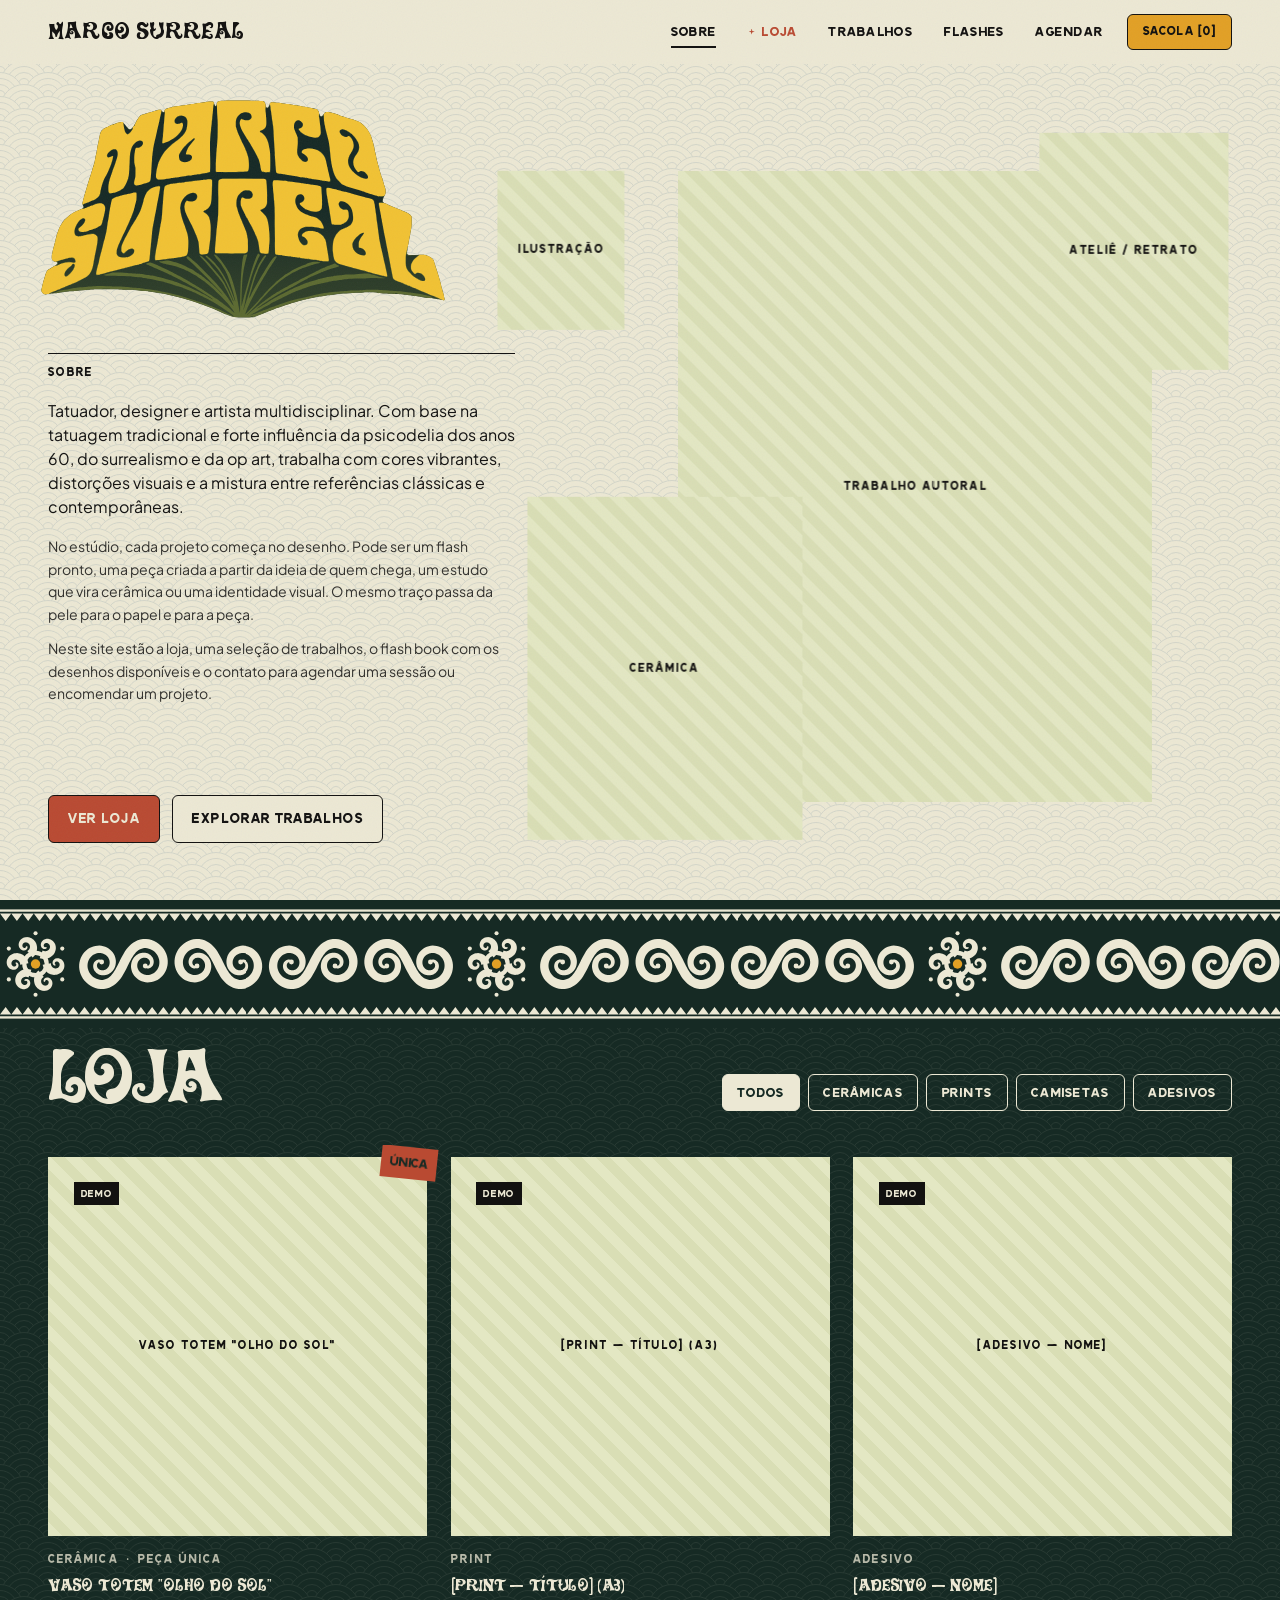
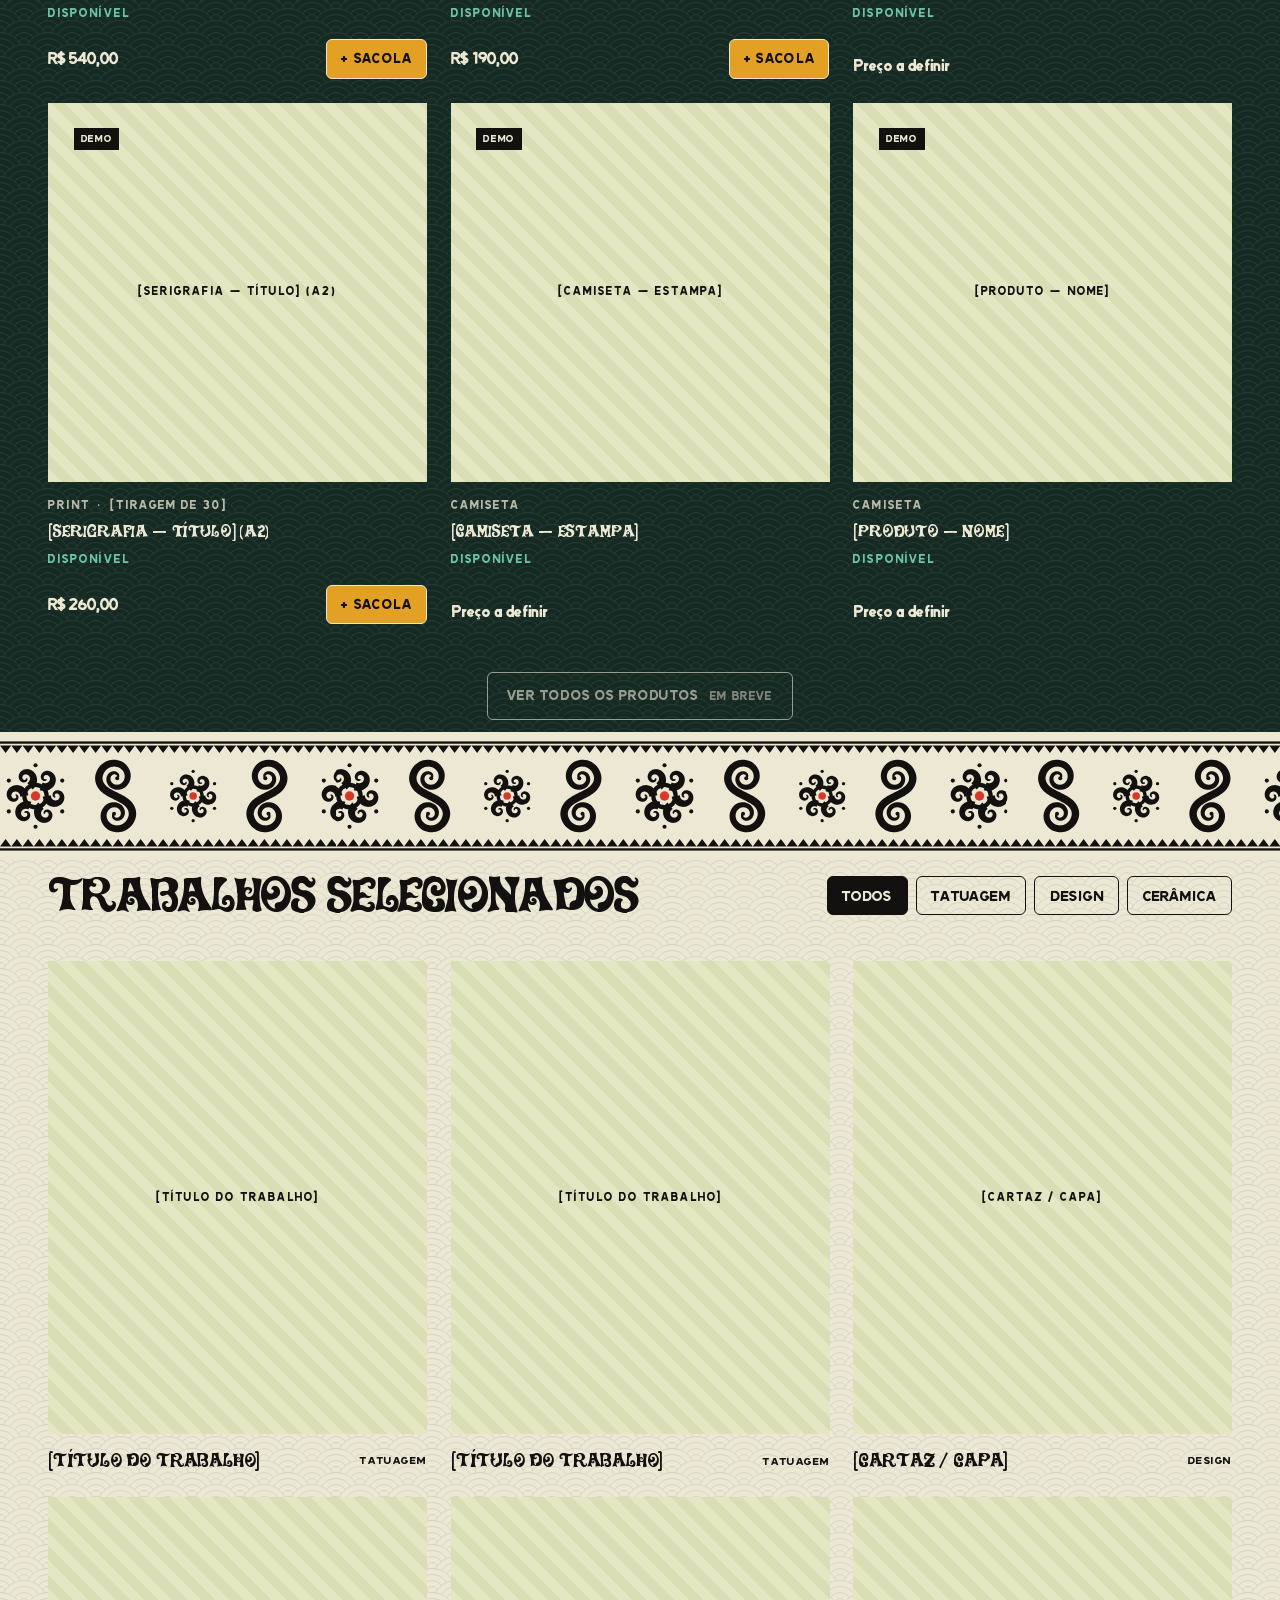
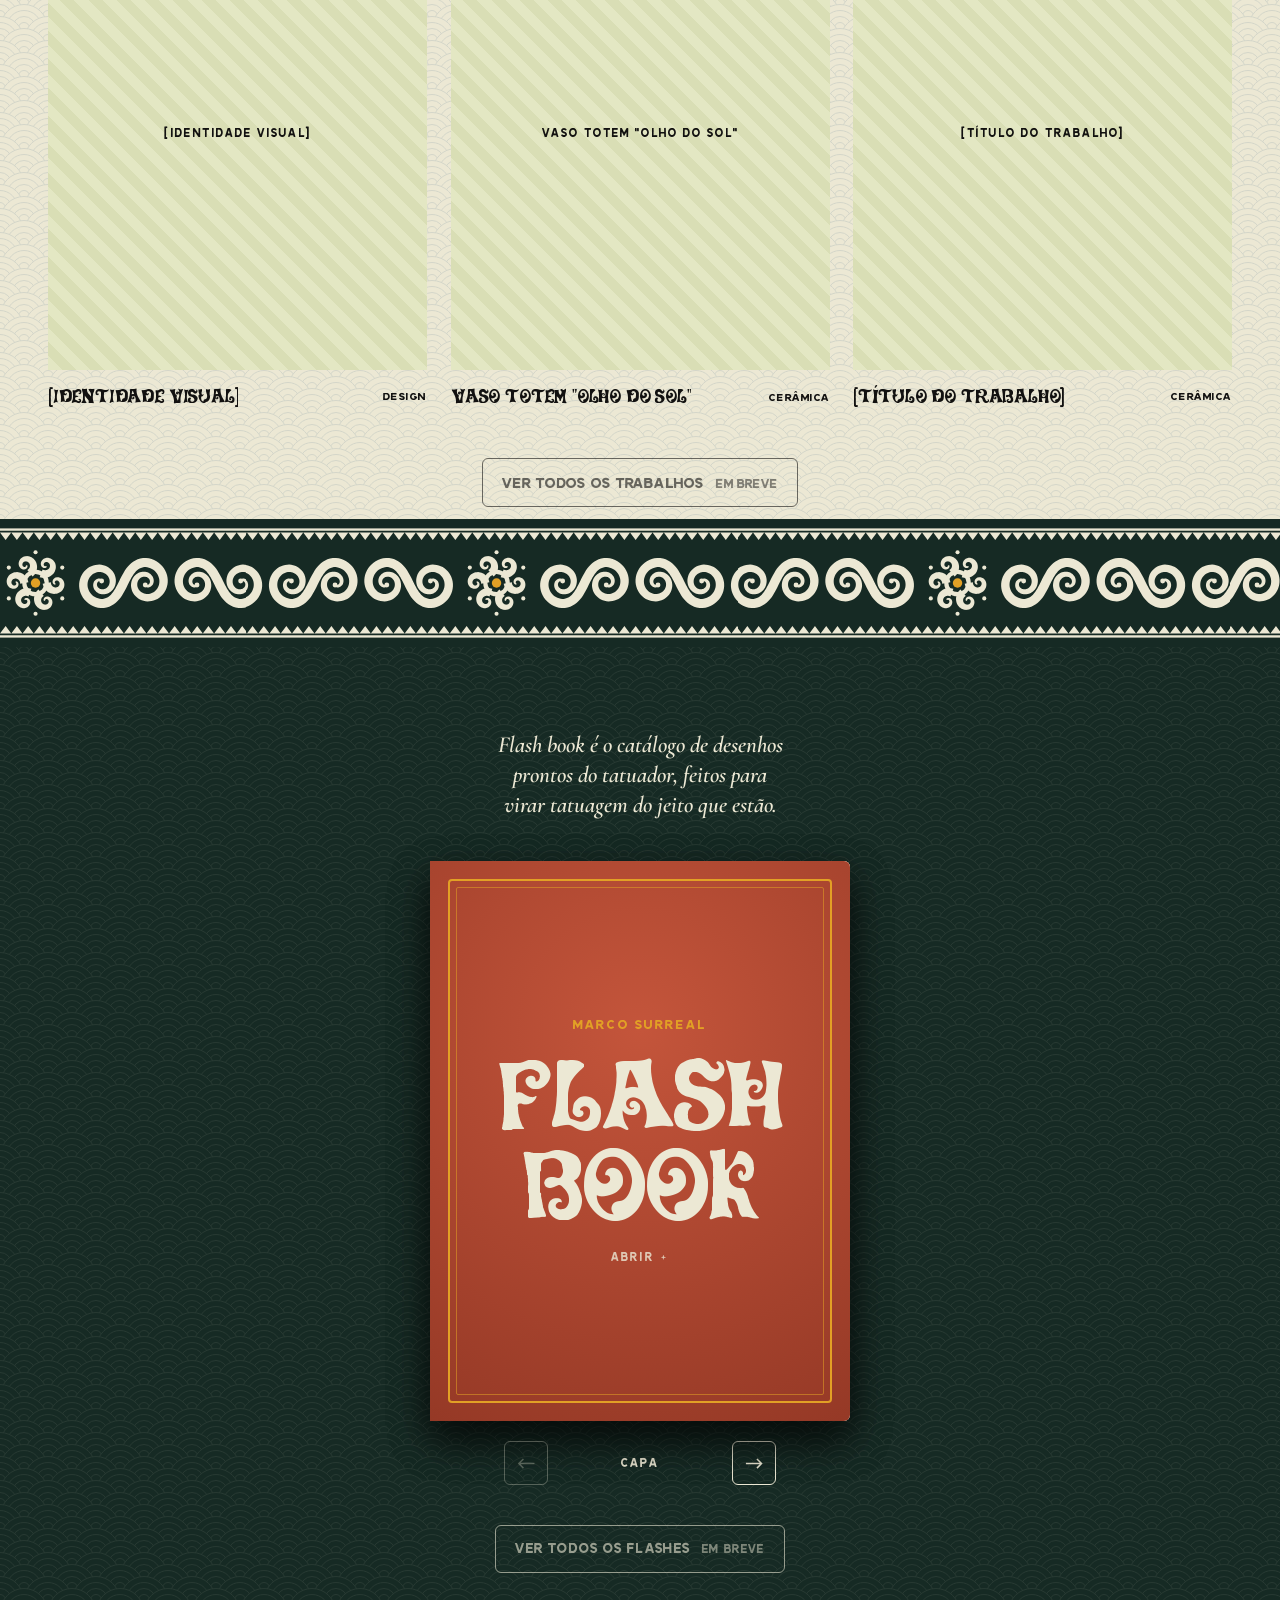
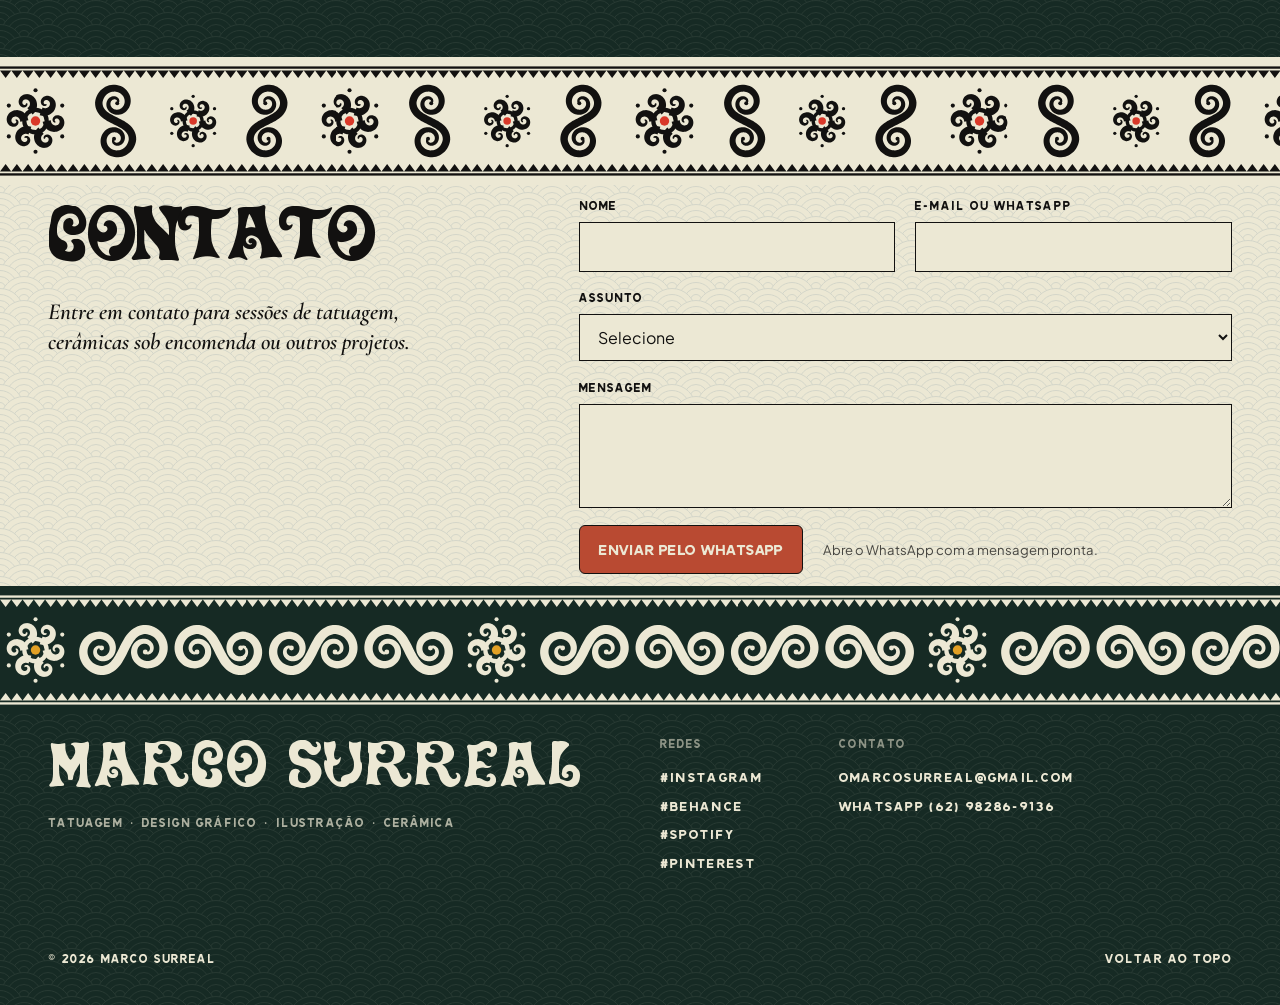
==== commit 05efa47f: "Bio um pouco mais larga; botões mais acima; 4ª foto ao lado da logo; flash book sem moldura e sem es" ====
--- a/index.html
+++ b/index.html
@@ -48,7 +48,7 @@
       <div class="hero-meta">
         <div class="block-line" aria-hidden="true"><span class="block-line__fill"></span></div>
         <div class="hero-bio">
-          <p class="hero-label" aria-hidden="true"><span>Sobre</span><span>✦</span></p>
+          <p class="hero-label" aria-hidden="true"><span>Sobre</span></p>
           <p class="hero-intro" data-text="apresentacao"></p>
           <div class="hero-more" data-paras="bio"></div>
           <div class="hero-ctas">
@@ -65,6 +65,10 @@
         </div>
         <div class="hero-layer hero-layer--b" data-depth="2.2">
           <div class="hero-enter"><div class="hero-float"><div class="tilt" data-tilt><div class="ph" data-label="CERÂMICA"></div></div></div></div>
+        </div>
+        <!-- 4ª foto: no vão entre a logo e a foto principal, acima da Cerâmica (posição calculada no JS) -->
+        <div class="hero-layer hero-layer--d" data-depth="1.6">
+          <div class="hero-enter"><div class="hero-float"><div class="tilt" data-tilt><div class="ph" data-label="ILUSTRAÇÃO"></div></div></div></div>
         </div>
         <div class="hero-layer hero-layer--c" data-depth="-1.5">
           <div class="hero-enter"><div class="hero-float"><div class="tilt" data-tilt><div class="ph" data-label="ATELIÊ / RETRATO"></div></div></div></div>
@@ -116,7 +120,6 @@
     <section class="flashbook theme-dark seigaiha" id="flashes" aria-label="Flash book">
       <!-- Sem título: o nome FLASH BOOK já está na capa do livro. Só a explicação, centrada no eixo do livro. -->
       <div class="fb-intro">
-        <span class="fb-orn" aria-hidden="true">✦</span>
         <p class="section-lead">Flash book é o catálogo de desenhos prontos do tatuador, feitos para virar tatuagem do jeito que estão.</p>
       </div>
       <div class="fbook" id="flash-grid"></div>
--- a/assets/css/style.css
+++ b/assets/css/style.css
@@ -236,7 +236,10 @@
 .hero-layer--main { position: relative; z-index: 1; }
 .hero-layer--b { position: absolute; z-index: 2; width: 58%; left: -42%; bottom: -8%; }
 .hero-layer--c { position: absolute; z-index: 3; width: 40%; right: -6vw; top: -6%; } /* na frente; fica na margem do título, as outras vão 6vw para a esquerda */
-.hero-layer--b .ph, .hero-layer--c .ph { aspect-ratio: 4 / 5; min-height: 0; }
+.hero-layer--d { position: absolute; z-index: 2; width: 40%; left: -50%; top: 0; } /* o JS encaixa no vão ao lado da logo */
+.hero-layer--d .hero-enter { --d: 0.92s; }
+.hero-layer--d .hero-float { animation-duration: 9s; animation-delay: -1.5s; }
+.hero-layer--b .ph, .hero-layer--c .ph, .hero-layer--d .ph { aspect-ratio: 4 / 5; min-height: 0; }
 .hero-layer--c .ph { background-color: var(--bg-cream); }
 .hero-layer:hover { z-index: 4; }
 .hero-float { animation: float 8s ease-in-out infinite; }
@@ -257,7 +260,7 @@
    com os botões apoiados na mesma linha de baixo das imagens da direita. */
 .hero-meta {
   grid-column: 1; grid-row: 2; align-self: stretch; display: flex; gap: 1.5rem; align-items: stretch;
-  width: clamp(20rem, var(--logo-w), 38rem); max-width: 100%;
+  width: clamp(20rem, calc(var(--logo-w) + 4.5vw), 40rem); max-width: 100%; /* um pouco mais larga que a logo */
 }
 .block-line { display: none; }
 .block-line__fill { display: block; width: 1.5px; height: 0%; }
@@ -266,23 +269,22 @@
 .hero-bio { flex: 1; display: flex; flex-direction: column; min-width: 0; }
 /* filete fino em cima do texto, com a etiqueta SOBRE e a estrela: fecha o enquadramento da coluna */
 .hero-label {
-  display: flex; justify-content: space-between; align-items: center; margin: 0 0 1.1rem; padding-top: 0.6rem;
+  display: flex; align-items: center; margin: 0 0 1.1rem; padding-top: 0.6rem;
   border-top: 1.5px solid var(--ink-sumi);
   font-family: var(--f-ui), var(--font-mono); font-size: 0.72rem; letter-spacing: 0.2em; text-transform: uppercase;
 }
-.hero-label span:last-child { color: var(--accent-vermilion); letter-spacing: 0; font-size: 1.35rem; line-height: 0.5; }
 .hero-intro { font-size: clamp(1rem, min(1.2vw, 2.1vh), 1.35rem); line-height: 1.5; margin: 0 0 1em; }
 .hero-more p { font-size: clamp(0.88rem, min(0.95vw, 1.65vh), 1.1rem); line-height: 1.6; margin: 0 0 0.85em; opacity: 0.85; }
 .hero-more p:last-child { margin-bottom: 0; }
-.hero-ctas { display: flex; flex-wrap: wrap; gap: 0.75rem; margin-top: auto; padding-top: 1.5rem; }
+.hero-ctas { display: flex; flex-wrap: wrap; gap: 0.75rem; margin-top: auto; padding-top: 1.5rem; margin-bottom: clamp(1.5rem, 5vh, 3.5rem); } /* um pouco acima do fim */
 /* telas baixas (notebook): letras um pouco menores e só o primeiro parágrafo extra, para a bio caber até embaixo */
 @media (max-height: 820px) and (min-width: 641px) {
-  .hero-meta { width: clamp(24rem, var(--logo-w), 38rem); }
+  .hero-meta { width: clamp(24rem, calc(var(--logo-w) + 4.5vw), 40rem); }
   .hero-label { margin-bottom: 0.6rem; }
   .hero-intro { font-size: 0.94rem; line-height: 1.42; }
   .hero-more p { font-size: 0.84rem; line-height: 1.48; }
   .hero-more p:nth-child(n+2) { display: none; }
-  .hero-ctas { padding-top: 1rem; }
+  .hero-ctas { padding-top: 1rem; margin-bottom: 1.25rem; }
 }
 
 /* Cantos levemente arredondados em botões, filtros e setas */
@@ -523,17 +525,10 @@
 .fb-cap .mono-small { font-size: 0.62rem; }
 .fb-cap .btn { flex: none; font-size: 0.68rem; padding: 0.45rem 0.7rem; }
 .fb-blank { position: absolute; inset: 0; display: flex; align-items: center; justify-content: center; font-family: var(--f-ui), var(--font-mono); font-size: 0.75rem; letter-spacing: 0.18em; text-transform: uppercase; opacity: 0.5; }
-/* Seção do flash book: tudo no eixo central do livro (simetria), com moldura dupla ocre
-   que repete a moldura da capa, e um ornamento ✦ com filetes em cima da explicação. */
-.flashbook { position: relative; text-align: center; }
-.flashbook::before, .flashbook::after { content: ""; position: absolute; pointer-events: none; border-radius: 6px; }
-.flashbook::before { inset: 2.25rem calc(var(--pad) * 0.5) 2.25rem; border: 1.5px solid rgba(226, 160, 37, 0.7); }
-.flashbook::after { inset: calc(2.25rem + 7px) calc(var(--pad) * 0.5 + 7px) calc(2.25rem + 7px); border: 1px solid rgba(226, 160, 37, 0.3); }
-.flashbook > * { position: relative; z-index: 1; }
-.fb-intro { display: flex; flex-direction: column; align-items: center; gap: 1rem; padding-top: 4.5rem; }
+/* Seção do flash book: tudo no eixo central do livro, sobre a mesma textura de escamas do site */
+.flashbook { text-align: center; }
+.fb-intro { display: flex; flex-direction: column; align-items: center; padding-top: 4.5rem; }
 .fb-intro .section-lead { max-width: 34ch; margin: 0 auto; text-wrap: balance; }
-.fb-orn { display: flex; align-items: center; gap: 0.9rem; color: var(--accent-ochre); font-family: var(--f-ui), var(--font-mono); font-size: 1.6rem; line-height: 0.6; }
-.fb-orn::before, .fb-orn::after { content: ""; width: 3.5rem; height: 1px; background: currentColor; opacity: 0.7; }
 .flashbook .fbook { margin-top: 2.5rem; }
 .flashbook .section-more { margin-top: 2.5rem; padding-bottom: 4.5rem; }
 .fb-nav { display: flex; align-items: center; gap: 1.25rem; }
@@ -732,6 +727,7 @@
   .portfolio-grid { grid-template-columns: 1fr; }
   .footer-grid { grid-template-columns: 1fr; }
   .hero-logo { width: 64%; }
+  .hero-layer--d { display: none; } /* no celular não há vão ao lado da logo */
   .footer-col--end { align-items: flex-start; text-align: left; } /* no celular, tudo na mesma margem esquerda */
   .footer-col a { overflow-wrap: anywhere; }
   .vitrine { --cols: 2; gap: 1rem; grid-auto-columns: calc((100% - 1rem) / 2); }
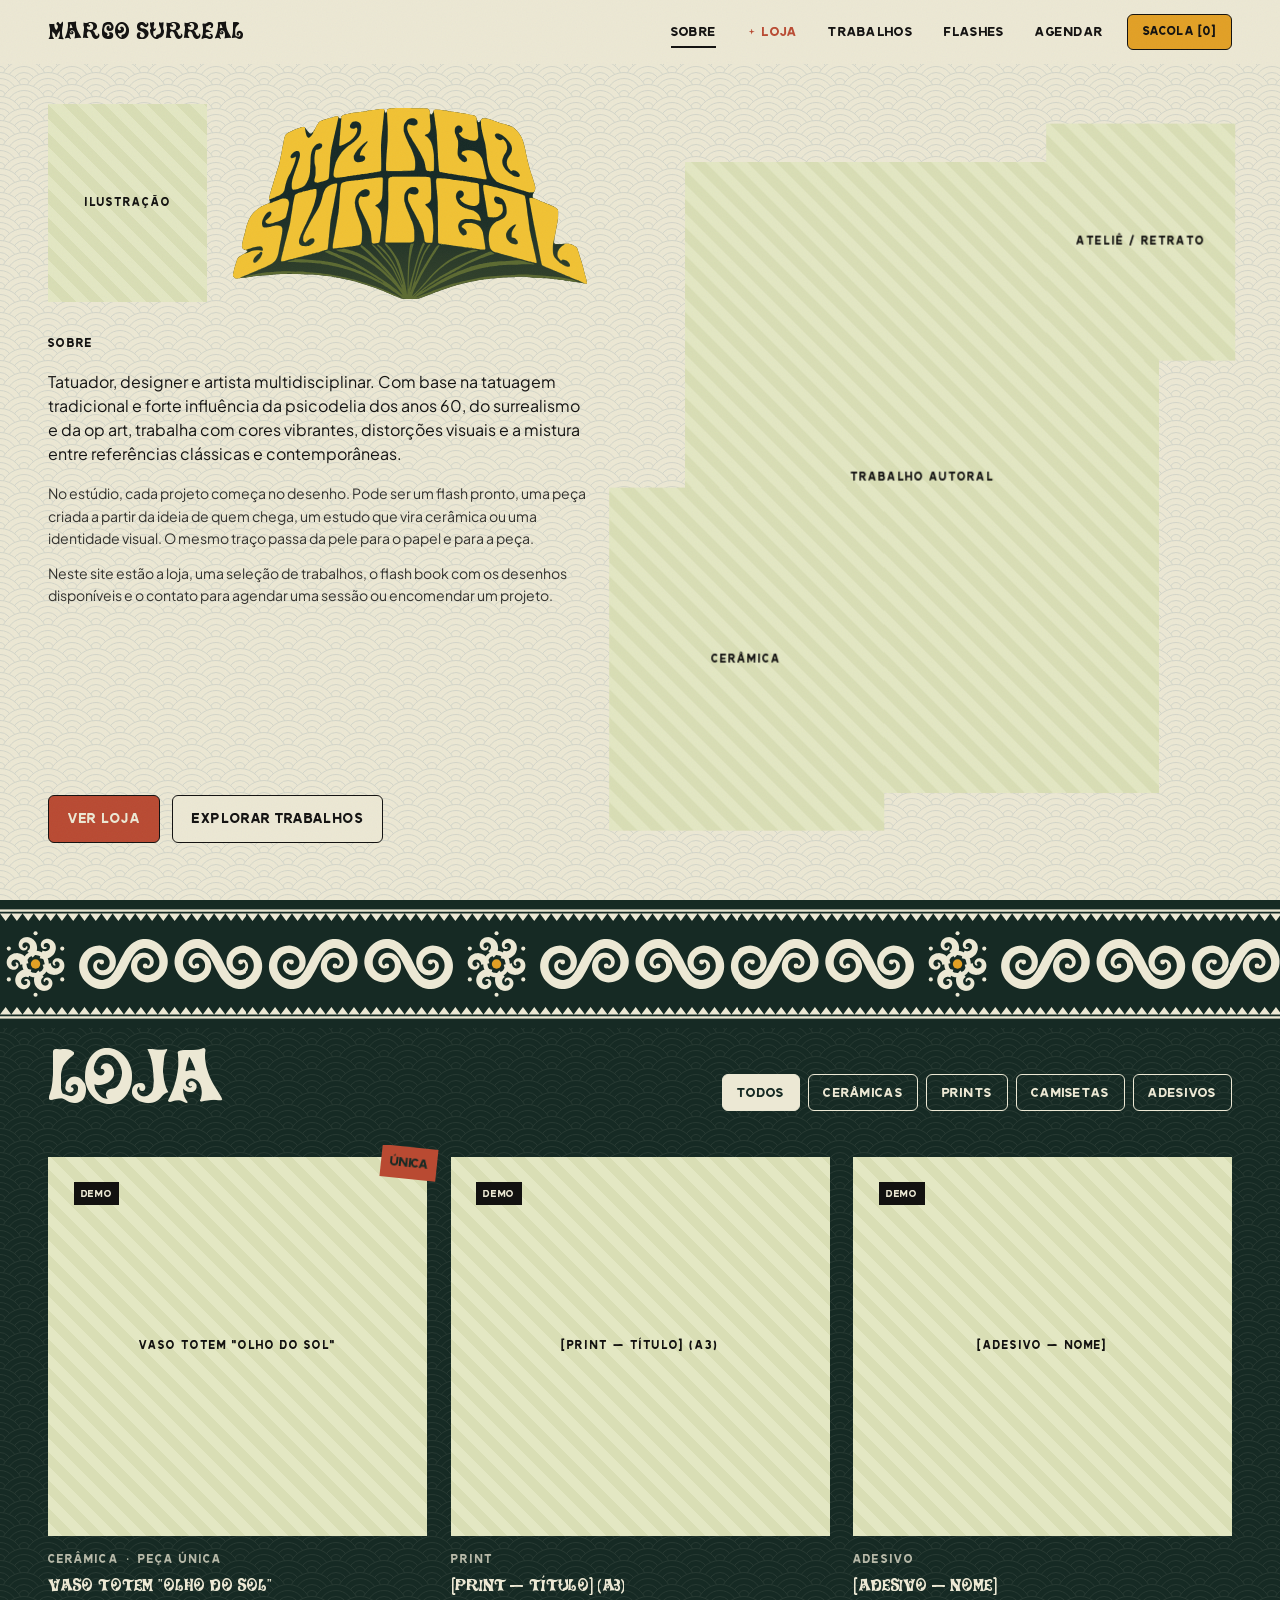
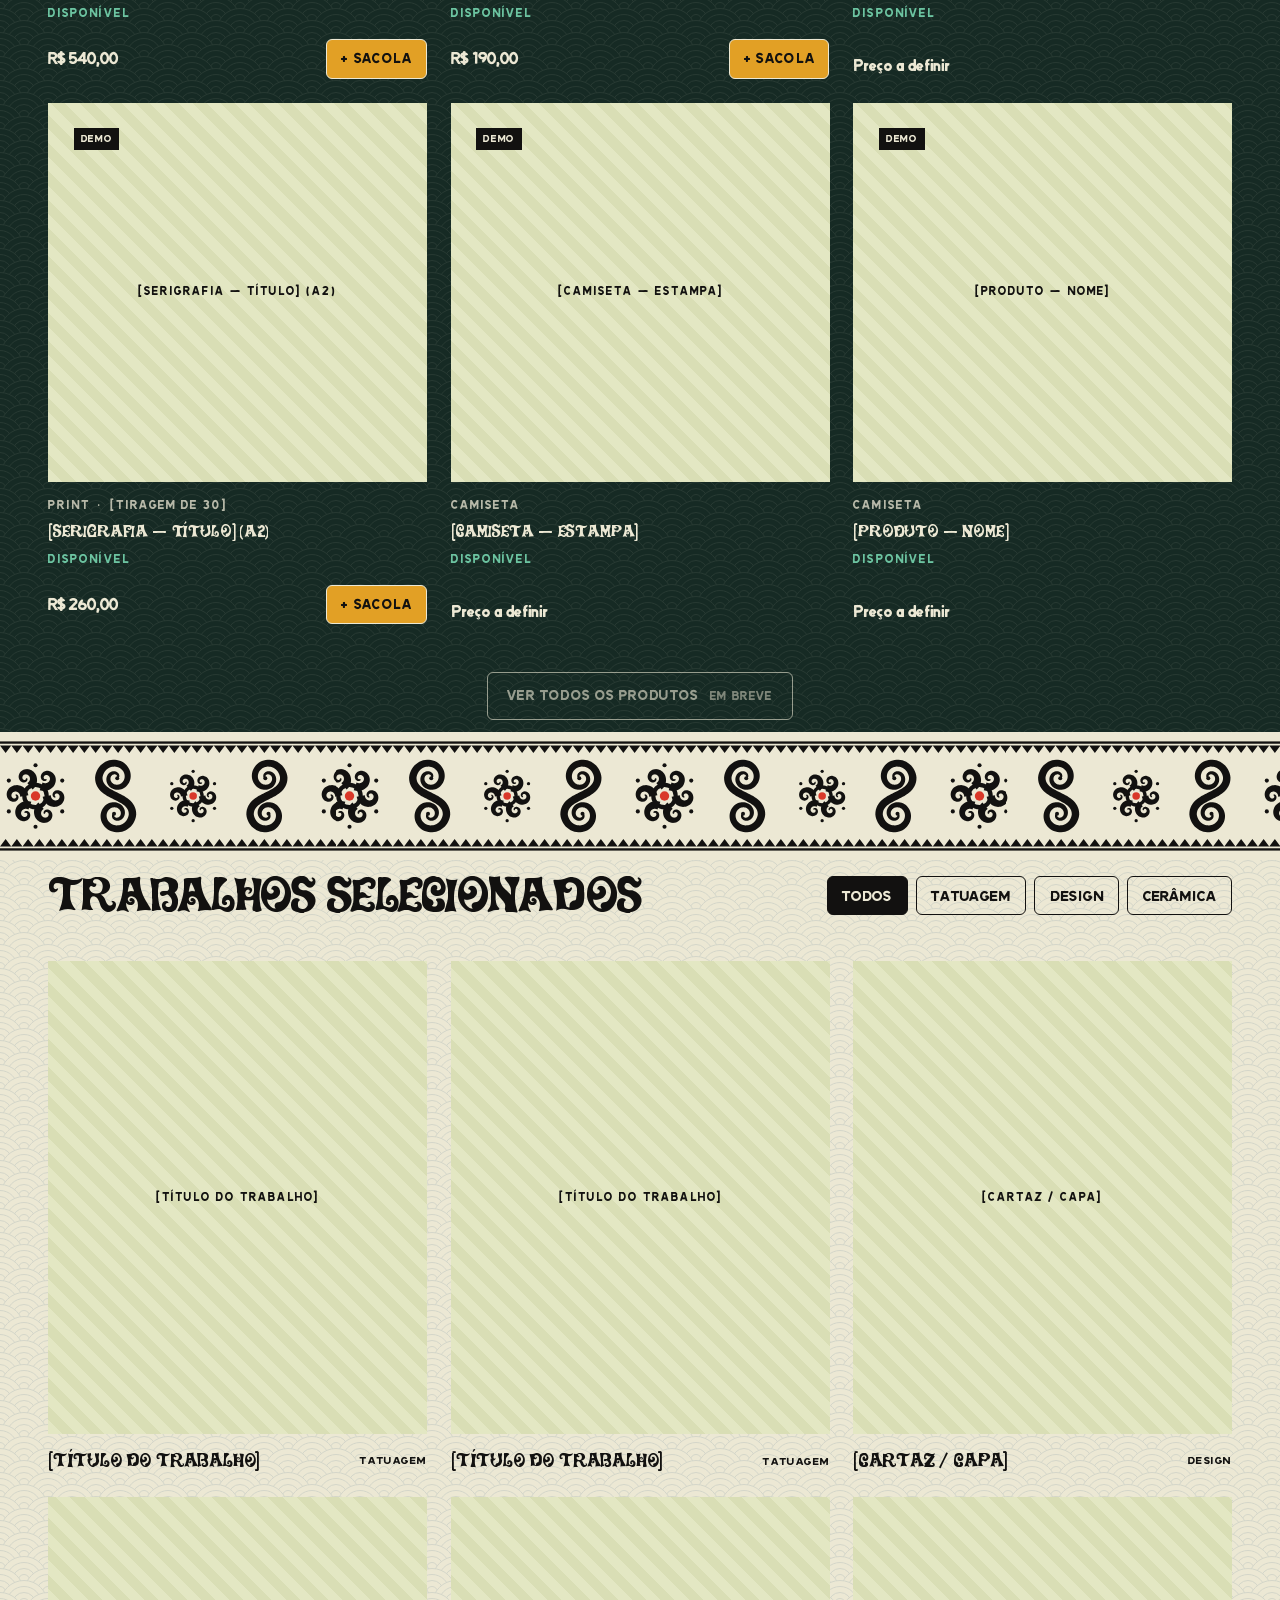
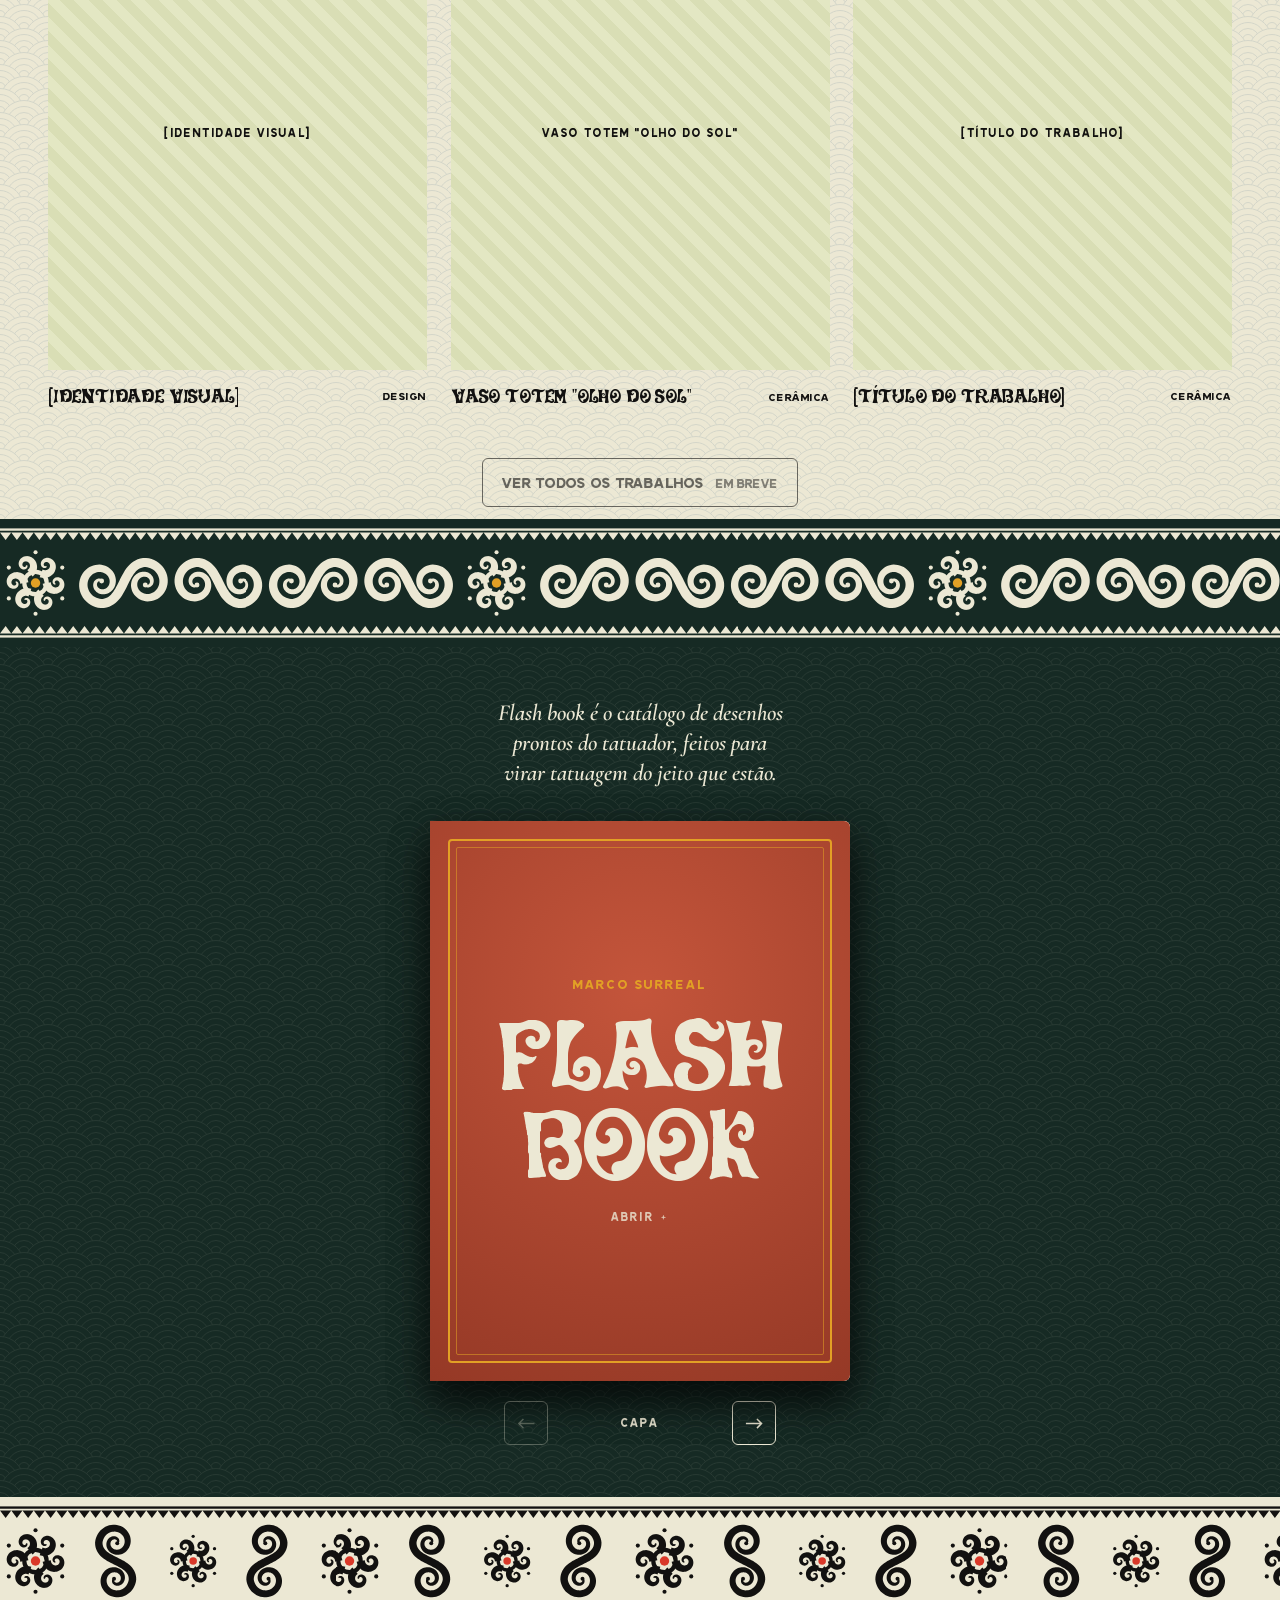
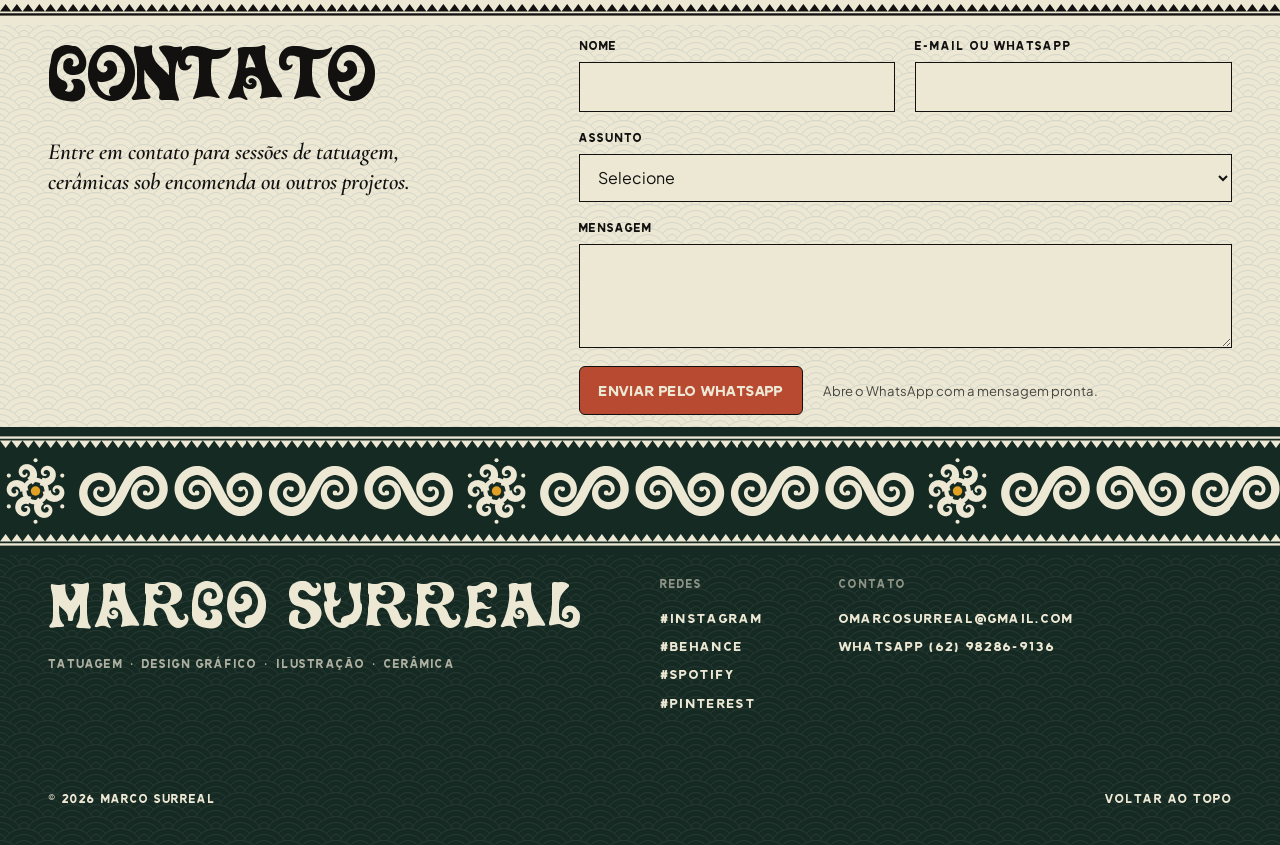
==== commit d584d82d: "Foto ILUSTRAÇÃO à esquerda da logo; logo menor; texto mais largo; sem linha no SOBRE; D e O de SELEC" ====
--- a/index.html
+++ b/index.html
@@ -35,15 +35,21 @@
   <main id="conteudo">
     <!-- [01] APRESENTAÇÃO (Hero + About) -->
     <section class="hero seigaiha" id="topo" aria-labelledby="hero-title">
-      <h1 class="hero-title" id="hero-title">
-        <!-- Logo: a imagem inteira sobe do ponto de fuga do "túnel"; cópias da face das letras sobem atrás como eco -->
-        <span class="hero-logo is-echo" id="hero-logo" role="img" aria-label="Marco Surreal">
-          <img class="hero-logo__full" src="assets/img/logo-marco-surreal.svg" alt="" width="2896" height="1581" />
-          <img class="hero-logo__echo" src="assets/img/logo-marco-surreal-face.svg" alt="" width="2896" height="1581" />
-          <img class="hero-logo__echo" src="assets/img/logo-marco-surreal-face.svg" alt="" width="2896" height="1581" />
-          <img class="hero-logo__echo" src="assets/img/logo-marco-surreal-face.svg" alt="" width="2896" height="1581" />
-        </span>
-      </h1>
+      <!-- Linha de cima: foto ILUSTRAÇÃO à esquerda da logo; juntas têm a mesma largura do texto -->
+      <div class="hero-top">
+        <div class="hero-layer hero-layer--d" data-depth="1.6">
+          <div class="hero-enter"><div class="hero-float"><div class="tilt" data-tilt><div class="ph" data-label="ILUSTRAÇÃO"></div></div></div></div>
+        </div>
+        <h1 class="hero-title" id="hero-title">
+          <!-- Logo: a imagem inteira sobe do ponto de fuga do "túnel"; cópias da face das letras sobem atrás como eco -->
+          <span class="hero-logo is-echo" id="hero-logo" role="img" aria-label="Marco Surreal">
+            <img class="hero-logo__full" src="assets/img/logo-marco-surreal.svg" alt="" width="2896" height="1581" />
+            <img class="hero-logo__echo" src="assets/img/logo-marco-surreal-face.svg" alt="" width="2896" height="1581" />
+            <img class="hero-logo__echo" src="assets/img/logo-marco-surreal-face.svg" alt="" width="2896" height="1581" />
+            <img class="hero-logo__echo" src="assets/img/logo-marco-surreal-face.svg" alt="" width="2896" height="1581" />
+          </span>
+        </h1>
+      </div>
 
       <div class="hero-meta">
         <div class="block-line" aria-hidden="true"><span class="block-line__fill"></span></div>
@@ -65,10 +71,6 @@
         </div>
         <div class="hero-layer hero-layer--b" data-depth="2.2">
           <div class="hero-enter"><div class="hero-float"><div class="tilt" data-tilt><div class="ph" data-label="CERÂMICA"></div></div></div></div>
-        </div>
-        <!-- 4ª foto: no vão entre a logo e a foto principal, acima da Cerâmica (posição calculada no JS) -->
-        <div class="hero-layer hero-layer--d" data-depth="1.6">
-          <div class="hero-enter"><div class="hero-float"><div class="tilt" data-tilt><div class="ph" data-label="ILUSTRAÇÃO"></div></div></div></div>
         </div>
         <div class="hero-layer hero-layer--c" data-depth="-1.5">
           <div class="hero-enter"><div class="hero-float"><div class="tilt" data-tilt><div class="ph" data-label="ATELIÊ / RETRATO"></div></div></div></div>
@@ -101,7 +103,7 @@
     <!-- [03] SELECTED WORKS -->
     <section class="portfolio seigaiha" id="trabalhos" aria-labelledby="trabalhos-title">
       <div class="section-intro">
-        <h2 class="section-title" id="trabalhos-title">Trabalhos selecionados</h2>
+        <h2 class="section-title" id="trabalhos-title">Trabalhos seleciona<span class="kern-d">d</span>os</h2>
         <div class="section-tools filters" role="group" aria-label="Filtrar trabalhos">
           <button class="filter is-active" data-filter="todos" aria-pressed="true">Todos</button>
           <button class="filter" data-filter="tatuagem" aria-pressed="false">Tatuagem</button>
@@ -123,7 +125,6 @@
         <p class="section-lead">Flash book é o catálogo de desenhos prontos do tatuador, feitos para virar tatuagem do jeito que estão.</p>
       </div>
       <div class="fbook" id="flash-grid"></div>
-      <div class="section-more"><span class="btn btn--ghost is-soon" aria-disabled="true">Ver todos os flashes <em>em breve</em></span></div>
     </section>
 
     <div class="ornament-band ornament-band--terung" aria-hidden="true"><div class="ornament-track"></div></div>
--- a/assets/css/style.css
+++ b/assets/css/style.css
@@ -180,10 +180,19 @@
   /* Esquerda: título e biografia. Direita: imagens sobrepostas. */
   display: grid; grid-template-columns: 1fr minmax(200px, 37vw); grid-template-rows: auto 1fr; gap: 2rem 2rem;
   overflow: hidden;
-  --logo-w: min(32vw, calc((100vh - 400px) * 1.19)); /* largura da logo; a bio usa a mesma */
+  --logo-w: min(32vw, calc((100vh - 400px) * 1.19)); /* espaço de referência da logo */
+  --logo-s: min(calc(var(--logo-w) * 0.88), 33rem);     /* logo um pouco menor */
+  --ill-w: calc(var(--logo-s) * 0.44);                  /* foto ILUSTRAÇÃO: um pouco mais alta que a logo */
+  --top-gap: clamp(1rem, 1.8vw, 2rem);
+  --top-w: calc(var(--ill-w) + var(--top-gap) + var(--logo-s)); /* foto + logo = largura do texto */
+}
+/* Linha de cima: foto à esquerda, logo à direita; as bordas de fora alinham com o texto de baixo */
+.hero-top {
+  grid-column: 1; grid-row: 1; align-self: start; z-index: 1;
+  display: flex; align-items: center; gap: var(--top-gap); width: var(--top-w); max-width: 100%;
 }
 .hero-title {
-  grid-column: 1; grid-row: 1; align-self: start; z-index: 1; margin: 0; /* título no alto, a bio ganha espaço embaixo */
+  flex: none; margin: 0;
   font-family: var(--font-display); font-weight: 900; text-transform: uppercase;
   font-size: clamp(2.5rem, min(9.5vw, 17vh), 9.5rem); line-height: 0.88; letter-spacing: -0.01em;
 }
@@ -192,8 +201,8 @@
    Em seguida, três ecos da face das letras saem de trás dela, como ondas subindo pelo túnel. */
 .hero-logo {
   position: relative; display: block; line-height: 0;
-  width: min(100%, var(--logo-w)); min-width: 220px; /* um pouco menor que antes */
-  margin: 2.5% 0 0 -1.5%; /* e um pouco mais para baixo */ /* a margem de brilho da imagem fica fora da linha da grade */
+  width: var(--logo-s);
+  margin: 1.5rem 0 0;
 }
 .hero-logo img { display: block; width: 100%; height: auto; transform-origin: 50% 100%; }
 .hero-logo__full { position: relative; z-index: 2; opacity: 0; }
@@ -236,7 +245,7 @@
 .hero-layer--main { position: relative; z-index: 1; }
 .hero-layer--b { position: absolute; z-index: 2; width: 58%; left: -42%; bottom: -8%; }
 .hero-layer--c { position: absolute; z-index: 3; width: 40%; right: -6vw; top: -6%; } /* na frente; fica na margem do título, as outras vão 6vw para a esquerda */
-.hero-layer--d { position: absolute; z-index: 2; width: 40%; left: -50%; top: 0; } /* o JS encaixa no vão ao lado da logo */
+.hero-layer--d { position: relative; z-index: 2; flex: none; width: var(--ill-w); margin-top: 1.5rem; } /* à esquerda da logo */
 .hero-layer--d .hero-enter { --d: 0.92s; }
 .hero-layer--d .hero-float { animation-duration: 9s; animation-delay: -1.5s; }
 .hero-layer--b .ph, .hero-layer--c .ph, .hero-layer--d .ph { aspect-ratio: 4 / 5; min-height: 0; }
@@ -256,21 +265,19 @@
   33% { transform: translate3d(0, -6px, 0) rotate(-0.6deg); }   /* metade do deslocamento de antes, mesma velocidade */
   66% { transform: translate3d(0, 4px, 0) rotate(0.4deg); }
 }
-/* Bloco da bio: mesma largura da logo (um eixo só na coluna esquerda) e vai até embaixo,
-   com os botões apoiados na mesma linha de baixo das imagens da direita. */
+/* Bloco da bio: mesma largura da linha foto + logo e vai até embaixo, com os botões um pouco acima da base. */
 .hero-meta {
   grid-column: 1; grid-row: 2; align-self: stretch; display: flex; gap: 1.5rem; align-items: stretch;
-  width: clamp(20rem, calc(var(--logo-w) + 4.5vw), 40rem); max-width: 100%; /* um pouco mais larga que a logo */
+  width: max(20rem, var(--top-w)); max-width: 100%;
 }
 .block-line { display: none; }
 .block-line__fill { display: block; width: 1.5px; height: 0%; }
 .block-line__fill::before { top: 0; left: -2.25px; }
 .block-line__fill::after { bottom: 0; left: -2.25px; }
 .hero-bio { flex: 1; display: flex; flex-direction: column; min-width: 0; }
-/* filete fino em cima do texto, com a etiqueta SOBRE e a estrela: fecha o enquadramento da coluna */
+/* etiqueta SOBRE em cima do texto, sem linha */
 .hero-label {
-  display: flex; align-items: center; margin: 0 0 1.1rem; padding-top: 0.6rem;
-  border-top: 1.5px solid var(--ink-sumi);
+  display: flex; align-items: center; margin: 0 0 1.1rem;
   font-family: var(--f-ui), var(--font-mono); font-size: 0.72rem; letter-spacing: 0.2em; text-transform: uppercase;
 }
 .hero-intro { font-size: clamp(1rem, min(1.2vw, 2.1vh), 1.35rem); line-height: 1.5; margin: 0 0 1em; }
@@ -279,7 +286,6 @@
 .hero-ctas { display: flex; flex-wrap: wrap; gap: 0.75rem; margin-top: auto; padding-top: 1.5rem; margin-bottom: clamp(1.5rem, 5vh, 3.5rem); } /* um pouco acima do fim */
 /* telas baixas (notebook): letras um pouco menores e só o primeiro parágrafo extra, para a bio caber até embaixo */
 @media (max-height: 820px) and (min-width: 641px) {
-  .hero-meta { width: clamp(24rem, calc(var(--logo-w) + 4.5vw), 40rem); }
   .hero-label { margin-bottom: 0.6rem; }
   .hero-intro { font-size: 0.94rem; line-height: 1.42; }
   .hero-more p { font-size: 0.84rem; line-height: 1.48; }
@@ -527,10 +533,9 @@
 .fb-blank { position: absolute; inset: 0; display: flex; align-items: center; justify-content: center; font-family: var(--f-ui), var(--font-mono); font-size: 0.75rem; letter-spacing: 0.18em; text-transform: uppercase; opacity: 0.5; }
 /* Seção do flash book: tudo no eixo central do livro, sobre a mesma textura de escamas do site */
 .flashbook { text-align: center; }
-.fb-intro { display: flex; flex-direction: column; align-items: center; padding-top: 4.5rem; }
+.fb-intro { display: flex; flex-direction: column; align-items: center; padding-top: 2.5rem; } /* entre as faixas: menos espaço em cima e embaixo */
 .fb-intro .section-lead { max-width: 34ch; margin: 0 auto; text-wrap: balance; }
-.flashbook .fbook { margin-top: 2.5rem; }
-.flashbook .section-more { margin-top: 2.5rem; padding-bottom: 4.5rem; }
+.flashbook .fbook { margin-top: 2rem; padding-bottom: 2.5rem; }
 .fb-nav { display: flex; align-items: center; gap: 1.25rem; }
 .fb-nav .mono-small { min-width: 9rem; text-align: center; margin: 0; }
 @media (max-width: 700px) {
@@ -689,6 +694,7 @@
 /* letras dos títulos bem juntas: as espirais e pontas de algumas letras chegam a encostar na vizinha */
 .section-title, .footer-big, .modal-body h3 { letter-spacing: -0.035em; }
 #contato-title { letter-spacing: -0.07em; }   /* CONTATO com as letras mais juntas */
+#trabalhos-title .kern-d { margin-right: 0.06em; } /* o D se afasta um pouco do O, que encostava */
 #contato-title .kern-c { margin-right: 0.06em; } /* só o C se afasta um pouco do O, que encostava */
 .footer-big { letter-spacing: 0.03em; }       /* MARCO SURREAL do rodapé um pouco mais aberto */
 /* nos títulos pequenos (cards), só um pouco mais juntas, para continuar legível */
@@ -721,13 +727,13 @@
 @media (max-width: 640px) {
   /* No celular, texto e botões vêm logo depois do título; as imagens descem */
   .hero { grid-template-columns: 1fr; grid-template-rows: auto auto auto; min-height: 0; padding-bottom: 4rem; }
-  .hero-title { align-self: start; }
+  .hero-top { display: block; width: auto; }
   .hero-meta { grid-row: 2; }
   .hero-image-holder { grid-column: 1; grid-row: 3; width: 62%; justify-self: center; margin: 2rem 0 4rem; } /* espaço para a imagem de baixo não ser cortada */
   .portfolio-grid { grid-template-columns: 1fr; }
   .footer-grid { grid-template-columns: 1fr; }
-  .hero-logo { width: 64%; }
-  .hero-layer--d { display: none; } /* no celular não há vão ao lado da logo */
+  .hero-logo { width: 64%; margin-top: 0.5rem; }
+  .hero-layer--d { display: none; } /* no celular só a logo fica em cima */
   .footer-col--end { align-items: flex-start; text-align: left; } /* no celular, tudo na mesma margem esquerda */
   .footer-col a { overflow-wrap: anywhere; }
   .vitrine { --cols: 2; gap: 1rem; grid-auto-columns: calc((100% - 1rem) / 2); }
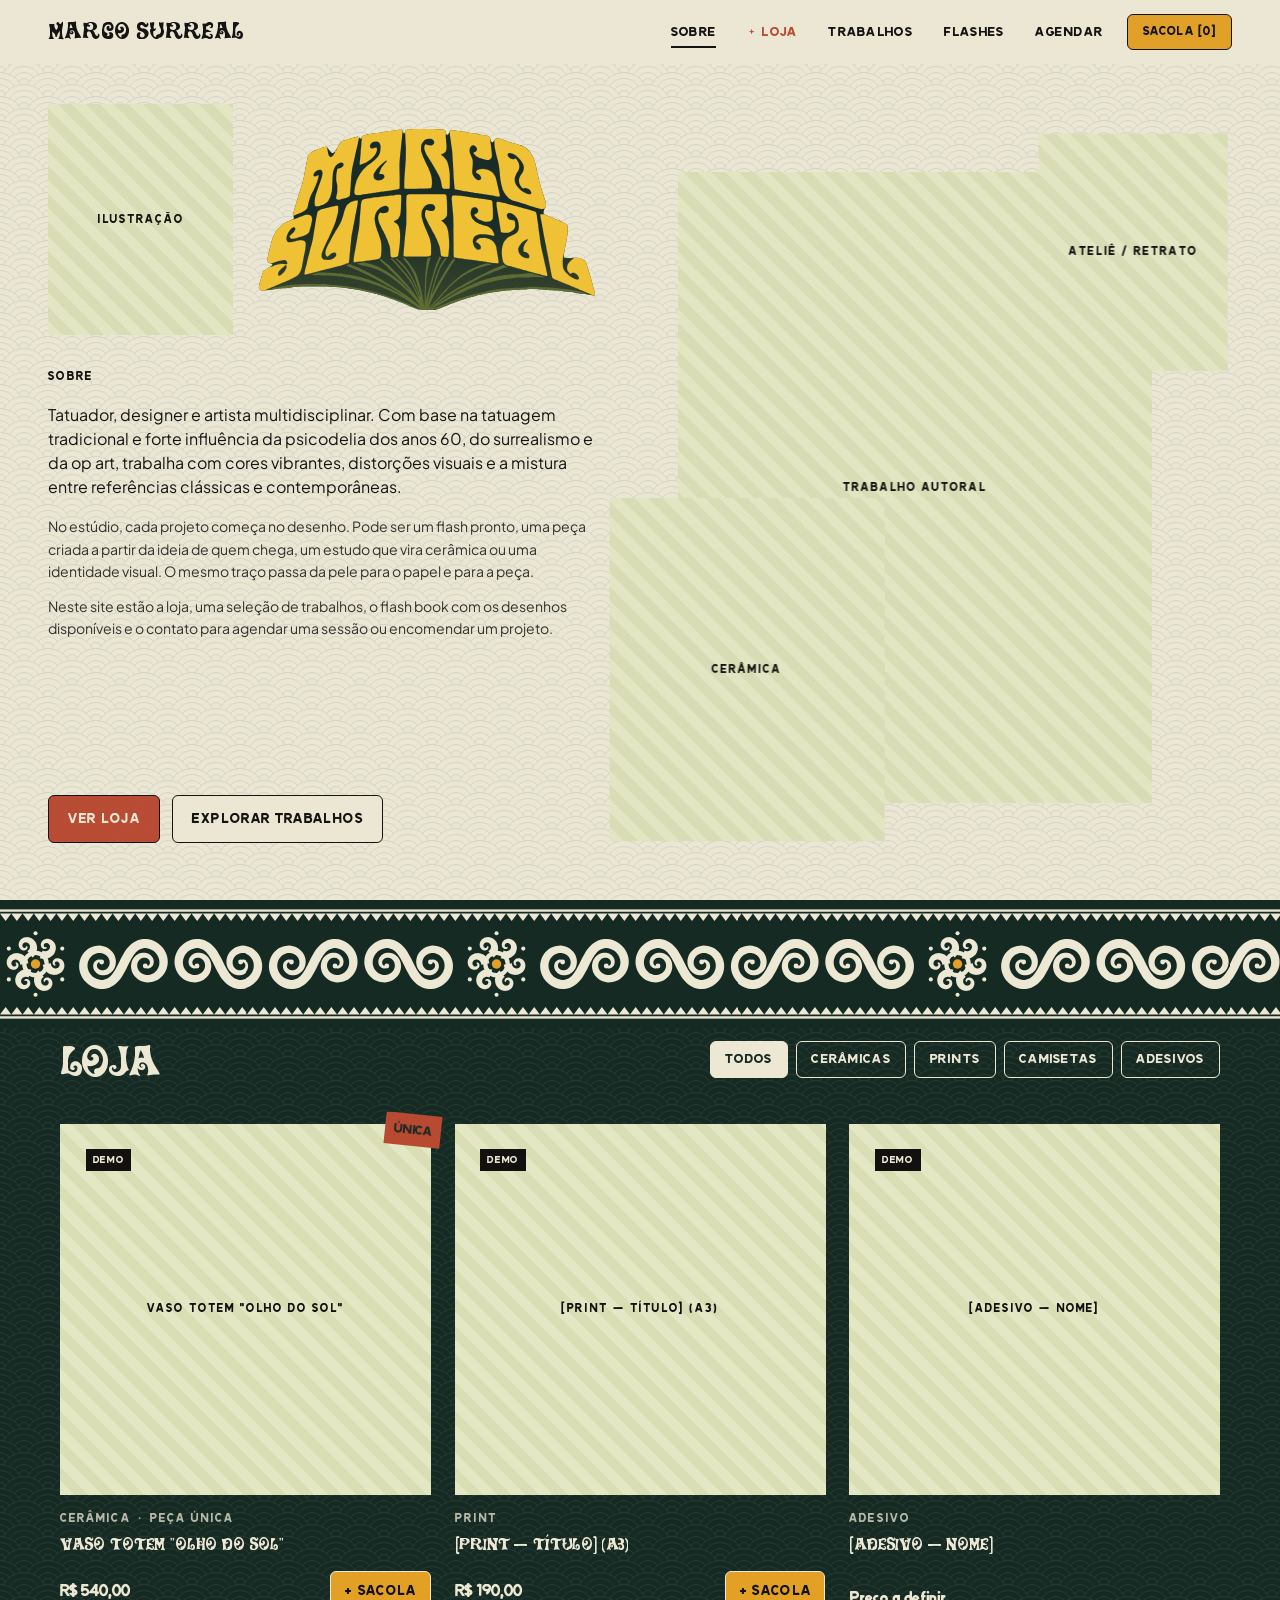
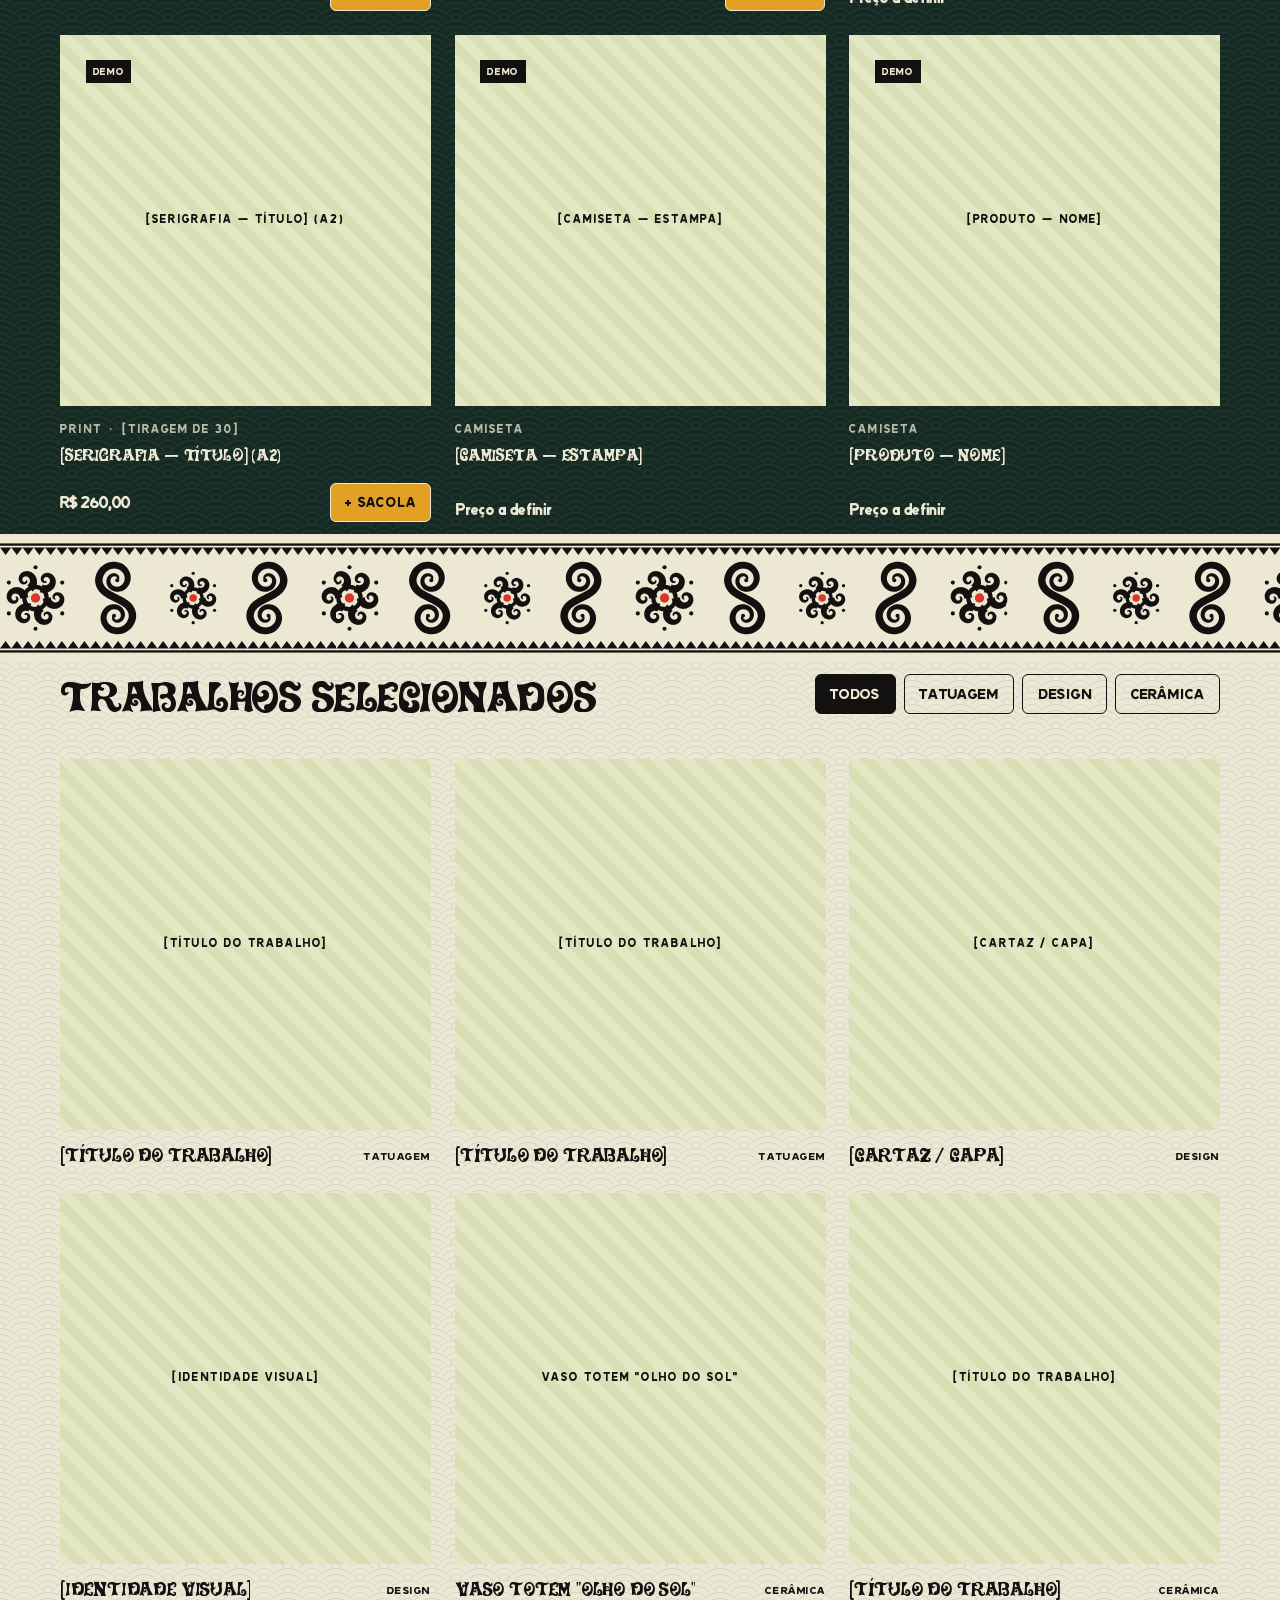
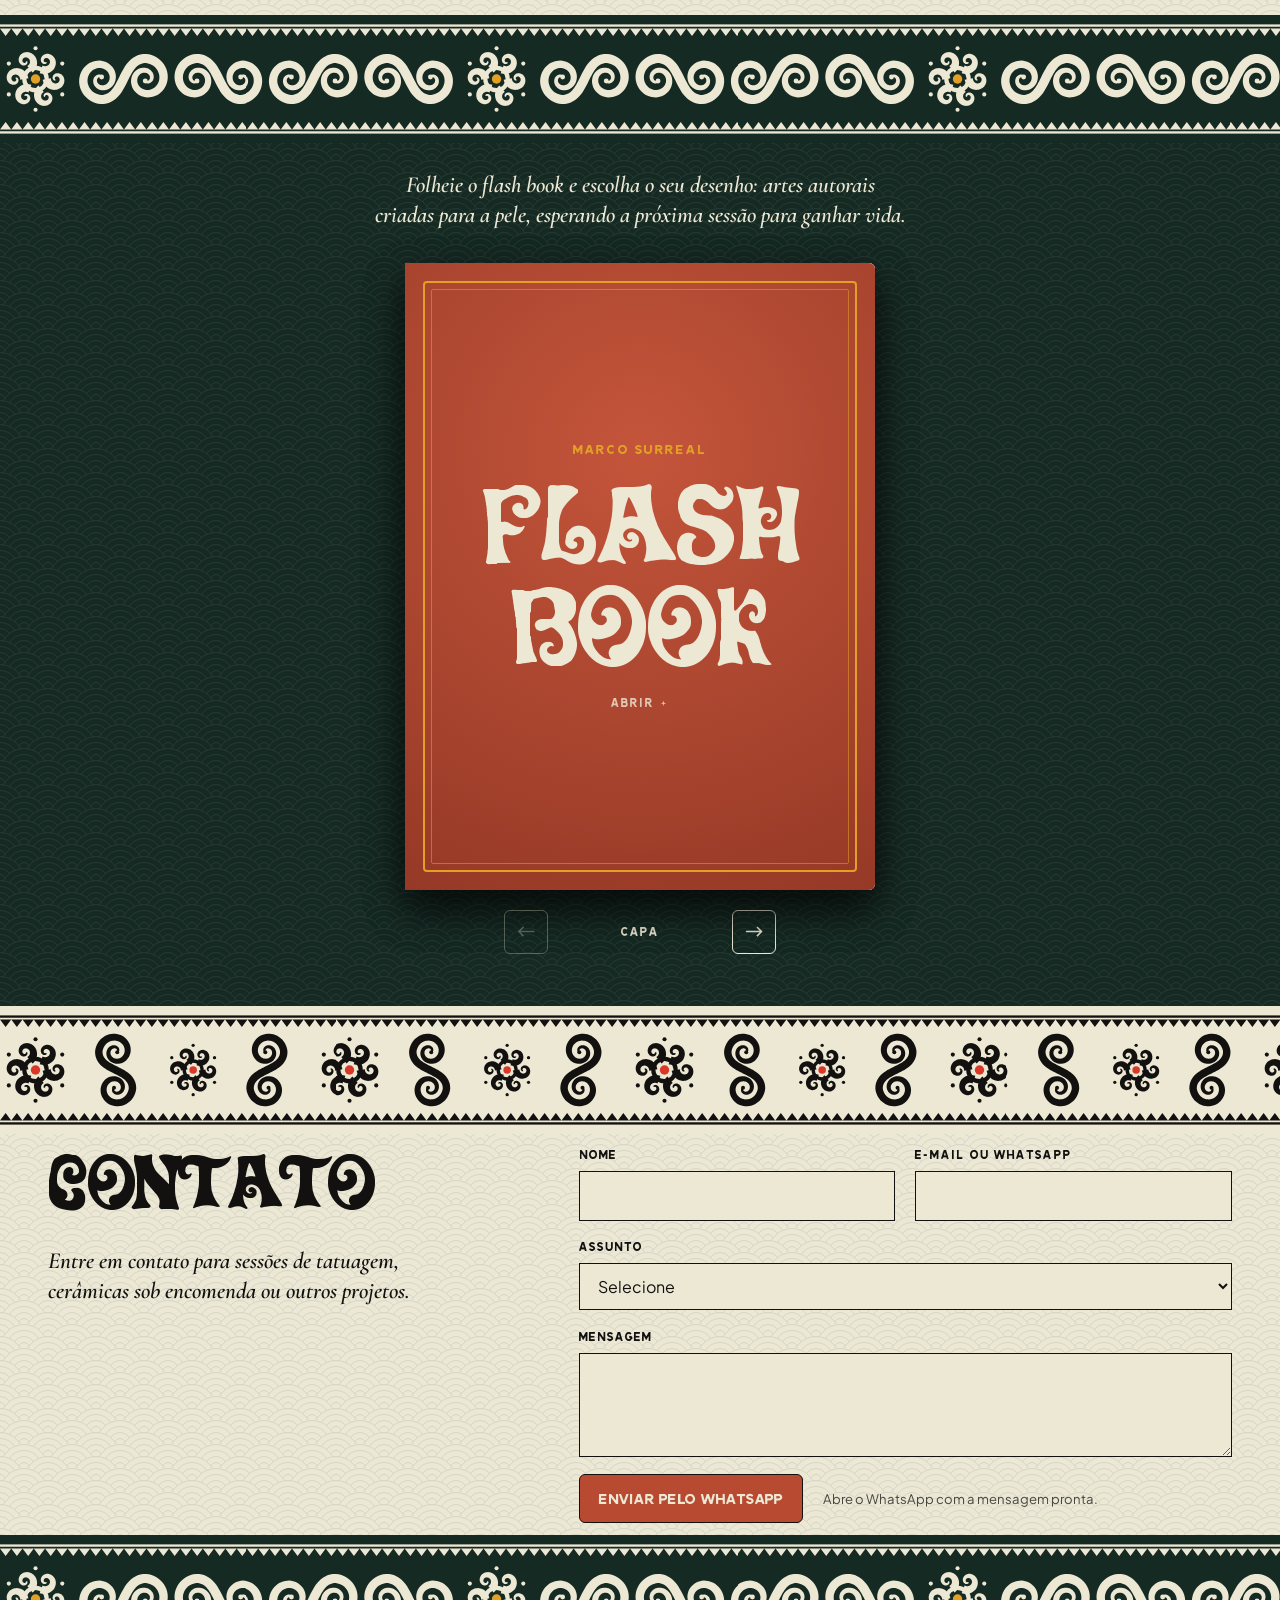
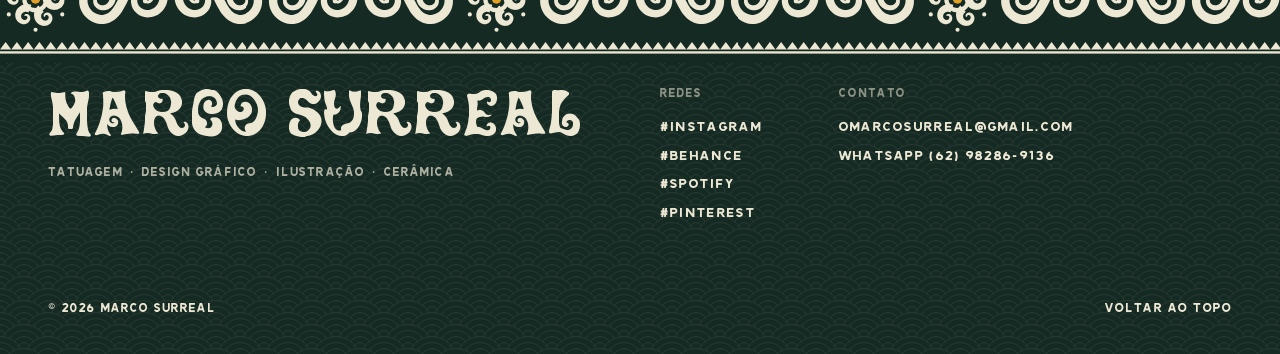
==== commit a86fb5d5: "Loja e Trabalhos com imagens maiores e menos margem, sem 'disponível' e sem 'ver todos'; texto do fl" ====
--- a/index.html
+++ b/index.html
@@ -95,7 +95,6 @@
       </div>
       <div class="shop-grid vitrine" id="shop-grid"></div>
       <p class="empty-note" id="shop-empty" hidden>Nenhum produto nesta categoria.</p>
-      <div class="section-more"><span class="btn btn--ghost is-soon" aria-disabled="true">Ver todos os produtos <em>em breve</em></span></div>
     </section>
 
     <div class="ornament-band ornament-band--terung ornament-band--reverse" aria-hidden="true"><div class="ornament-track"></div></div>
@@ -113,7 +112,6 @@
       </div>
       <div class="portfolio-grid" id="portfolio-grid"></div>
       <p class="empty-note" id="portfolio-empty" hidden>Nenhum trabalho selecionado nesta categoria.</p>
-      <div class="section-more"><span class="btn btn--ghost is-soon" aria-disabled="true">Ver todos os trabalhos <em>em breve</em></span></div>
     </section>
 
     <div class="ornament-band ornament-band--dark" aria-hidden="true"><div class="ornament-track"></div></div>
@@ -122,7 +120,7 @@
     <section class="flashbook theme-dark seigaiha" id="flashes" aria-label="Flash book">
       <!-- Sem título: o nome FLASH BOOK já está na capa do livro. Só a explicação, centrada no eixo do livro. -->
       <div class="fb-intro">
-        <p class="section-lead">Flash book é o catálogo de desenhos prontos do tatuador, feitos para virar tatuagem do jeito que estão.</p>
+        <p class="section-lead">Folheie o flash book e escolha o seu desenho: artes autorais criadas para a pele, esperando a próxima sessão para ganhar vida.</p>
       </div>
       <div class="fbook" id="flash-grid"></div>
     </section>
--- a/assets/css/style.css
+++ b/assets/css/style.css
@@ -181,8 +181,8 @@
   display: grid; grid-template-columns: 1fr minmax(200px, 37vw); grid-template-rows: auto 1fr; gap: 2rem 2rem;
   overflow: hidden;
   --logo-w: min(32vw, calc((100vh - 400px) * 1.19)); /* espaço de referência da logo */
-  --logo-s: min(calc(var(--logo-w) * 0.88), 33rem);     /* logo um pouco menor */
-  --ill-w: calc(var(--logo-s) * 0.44);                  /* foto ILUSTRAÇÃO: um pouco mais alta que a logo */
+  --logo-s: min(calc(var(--logo-w) * 0.836), 31.35rem); /* logo menor (mais 5%) */
+  --ill-w: calc(var(--logo-s) * 0.54);                  /* foto ILUSTRAÇÃO: maior, mais alta que a logo */
   --top-gap: clamp(1rem, 1.8vw, 2rem);
   --top-w: calc(var(--ill-w) + var(--top-gap) + var(--logo-s)); /* foto + logo = largura do texto */
 }
@@ -347,7 +347,10 @@
 .empty-note { font-family: var(--font-editorial); font-style: italic; font-size: 1.25rem; margin: 2rem 0 0; }
 
 /* ---------- [05] Portfólio ---------- */
-.portfolio { padding: 6rem var(--pad); }
+/* Loja e Trabalhos usam a mesma medida: conteúdo com no máximo --grid-max de largura, centrado,
+   então sobra margem dos dois lados em telas grandes. Imagens das duas grades no mesmo formato (--grid-ratio). */
+:root { --grid-max: 1160px; --grid-ratio: 1 / 1; --grid-pad: max(var(--pad), calc((100% - var(--grid-max)) / 2)); }
+.portfolio { padding: 6rem var(--grid-pad); }
 .filters { display: flex; flex-wrap: wrap; gap: 0.5rem; margin-left: auto; }
 .filter { background: none; border: var(--border); padding: 0.45rem 0.9rem; font-size: 0.72rem; font-weight: 700; transition: background 0.25s, color 0.25s; }
 .filter:hover { background: var(--bg-cream); }
@@ -360,7 +363,7 @@
 .card:hover { z-index: 2; }
 .card[hidden] { display: none; }
 .card-item { transform-style: preserve-3d; will-change: transform; }
-.card-media { position: relative; aspect-ratio: 4 / 5; overflow: hidden; }
+.card-media { position: relative; aspect-ratio: var(--grid-ratio); overflow: hidden; }
 .card-media .ph, .card-media img { border: 0; position: absolute; inset: 0; }
 
 /* No hover os cards usam o mesmo brilho de vidro das outras imagens (.glass), sem a cortina branca */
@@ -387,7 +390,7 @@
 .card-open { position: absolute; inset: 0; z-index: 3; background: none; border: 0; }
 
 /* ---------- [07] Loja ---------- */
-.shop { background: var(--bg-forest); padding: 6rem var(--pad); }
+.shop { background: var(--bg-forest); padding: 6rem var(--grid-pad); }
 /* Textos da seção ficam claros sobre o verde; os cartões continuam em papel claro com tinta escura */
 .shop > .section-head, .shop > .section-intro, .shop > .section-more, .shop > .shop-grid, .shop > .empty-note {
   --ink-sumi: #ECE8D4; --bg-cotton: #162A24; --shadow-ink: rgba(226, 160, 37, 0.9); --border: 1.5px solid #ECE8D4;
@@ -428,7 +431,7 @@
 .shop .ph { color: #121110; }
 .shop .product-avail.is-disponivel { color: #6CC4A1; }
 .product-btns { display: flex; gap: 0.4rem; flex-wrap: wrap; justify-content: flex-end; }
-.product-media { aspect-ratio: 1; position: relative; }
+.product-media { aspect-ratio: var(--grid-ratio); position: relative; }
 .product-media .ph, .product-media img { position: absolute; inset: 0; }
 .hanko {
   position: absolute; top: -10px; right: -10px; z-index: 2; transform: rotate(6deg);
@@ -460,7 +463,7 @@
 .btn.is-soon em { font-style: normal; font-weight: 400; margin-left: 0.6em; font-size: 0.85em; opacity: 0.8; }
 
 /* ---------- [04] Flash Book (fundo escuro) ---------- */
-.flashbook { padding: 6rem var(--pad); }
+.flashbook { --pw: min(46vw, 470px); padding: 6rem var(--pad); } /* --pw: largura de uma página do livro; o texto de cima usa a mesma medida */
 .flash-grid { display: grid; grid-template-columns: repeat(auto-fill, minmax(210px, 1fr)); gap: 1.5rem; }
 .flash { position: relative; display: flex; flex-direction: column; gap: 0.5rem; }
 .flash-media { aspect-ratio: 3 / 4; position: relative; margin-bottom: 0.5rem; }
@@ -480,7 +483,7 @@
 /* ---------- Flash book em formato de livro (protótipo) ----------
    O livro tem duas metades; cada folha (.fb-leaf) fica na metade direita e gira -180° pela lombada.
    Fechado, o livro anda 25% para a esquerda para a capa ficar no centro; no fim, 25% para a direita. */
-.fbook { --pw: min(42vw, 420px); --ph: calc(var(--pw) * 4 / 3); display: flex; flex-direction: column; align-items: center; gap: 1.25rem; margin-top: 1rem; }
+.fbook { --ph: calc(var(--pw) * 4 / 3); display: flex; flex-direction: column; align-items: center; gap: 1.25rem; margin-top: 1rem; }
 .fb-stage { width: calc(var(--pw) * 2); height: var(--ph); perspective: 2600px; outline: none; touch-action: pan-y; user-select: none; }
 .fb-stage:focus-visible { outline: 2px solid var(--accent-ochre); outline-offset: 10px; }
 .fb-book { position: relative; width: 100%; height: 100%; transform-style: preserve-3d; transition: transform 0.9s var(--ease-expo); }
@@ -533,8 +536,8 @@
 .fb-blank { position: absolute; inset: 0; display: flex; align-items: center; justify-content: center; font-family: var(--f-ui), var(--font-mono); font-size: 0.75rem; letter-spacing: 0.18em; text-transform: uppercase; opacity: 0.5; }
 /* Seção do flash book: tudo no eixo central do livro, sobre a mesma textura de escamas do site */
 .flashbook { text-align: center; }
-.fb-intro { display: flex; flex-direction: column; align-items: center; padding-top: 2.5rem; } /* entre as faixas: menos espaço em cima e embaixo */
-.fb-intro .section-lead { max-width: 34ch; margin: 0 auto; text-wrap: balance; }
+.fb-intro { display: flex; flex-direction: column; align-items: center; padding-top: 1rem; } /* texto mais perto da faixa de cima */
+.fb-intro .section-lead { width: min(100%, calc(var(--pw) * 2)); max-width: none; margin: 0 auto; text-align: center; text-wrap: balance; } /* mesma largura do livro aberto: 2 linhas */
 .flashbook .fbook { margin-top: 2rem; padding-bottom: 2.5rem; }
 .fb-nav { display: flex; align-items: center; gap: 1.25rem; }
 .fb-nav .mono-small { min-width: 9rem; text-align: center; margin: 0; }
@@ -700,7 +703,7 @@
 /* nos títulos pequenos (cards), só um pouco mais juntas, para continuar legível */
 .card-title, .product h3, .flash h3 { letter-spacing: -0.01em; }
 .section-title { line-height: 1; }
-.portfolio .section-title { font-size: clamp(2rem, 3.8vw, 3.6rem); } /* cabe numa linha ao lado dos filtros */
+.portfolio .section-title, .shop .section-title { font-size: clamp(1.9rem, 3.4vw, 2.75rem); } /* Loja e Trabalhos com o mesmo tamanho; cabe numa linha ao lado dos filtros */
 /* menus, filtros e botões */
 .nav-logo, .nav-links a, .nav-btn, .filter, .btn, .back-to-top, .footer-col a, .view-project span {
   font-family: var(--f-ui), var(--font-mono); font-synthesis: none;
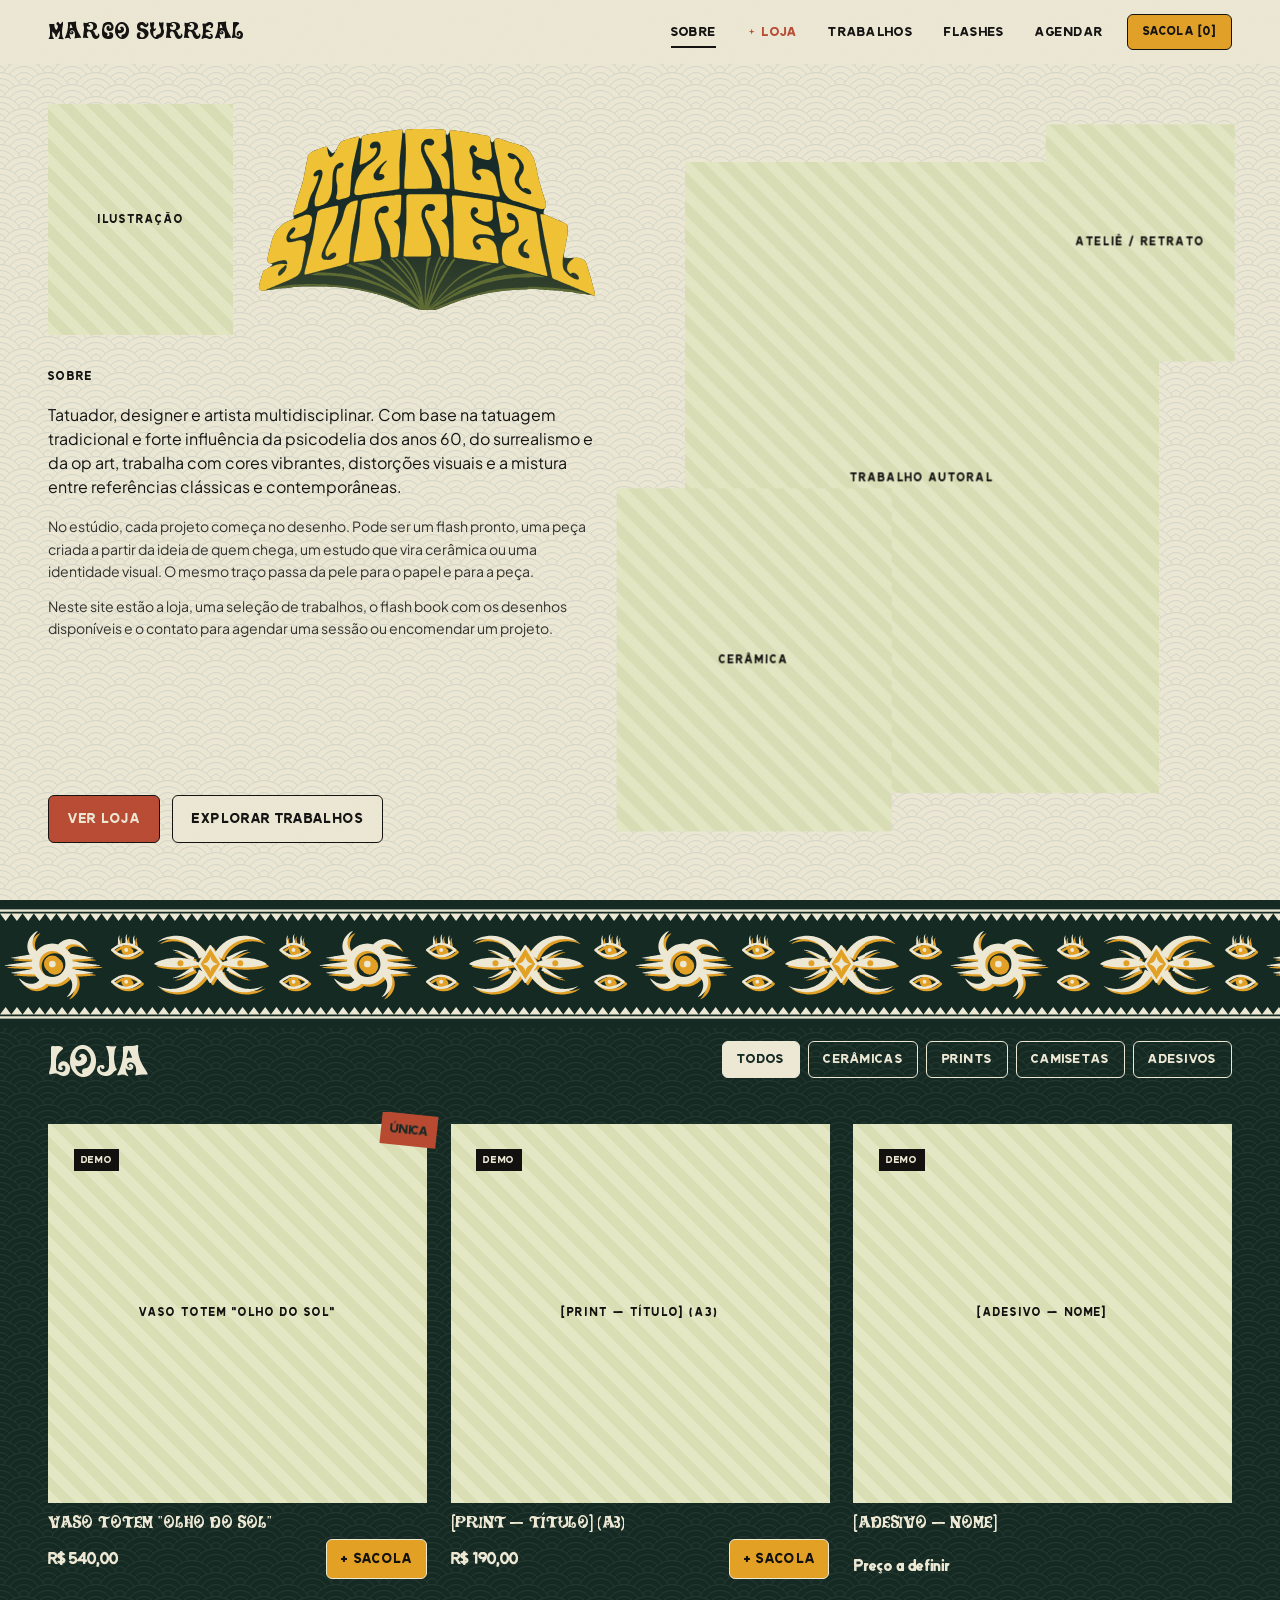
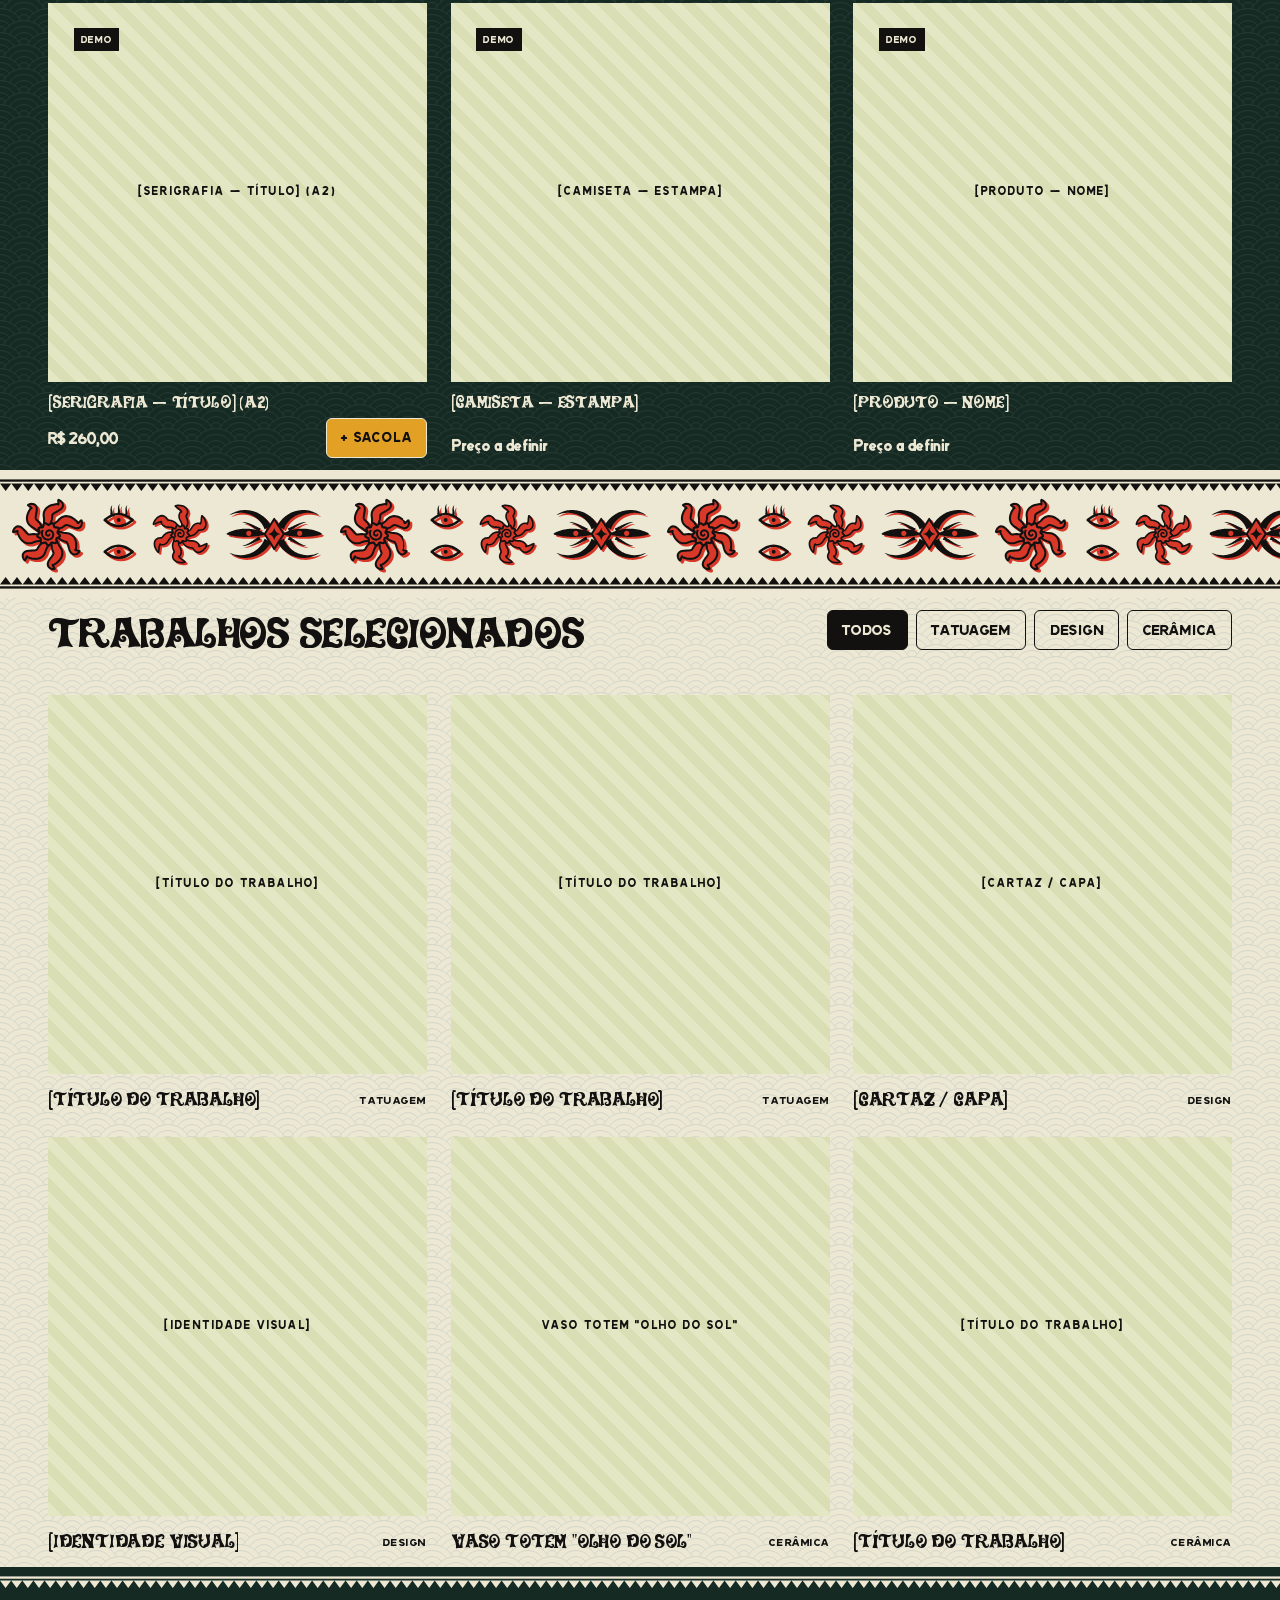
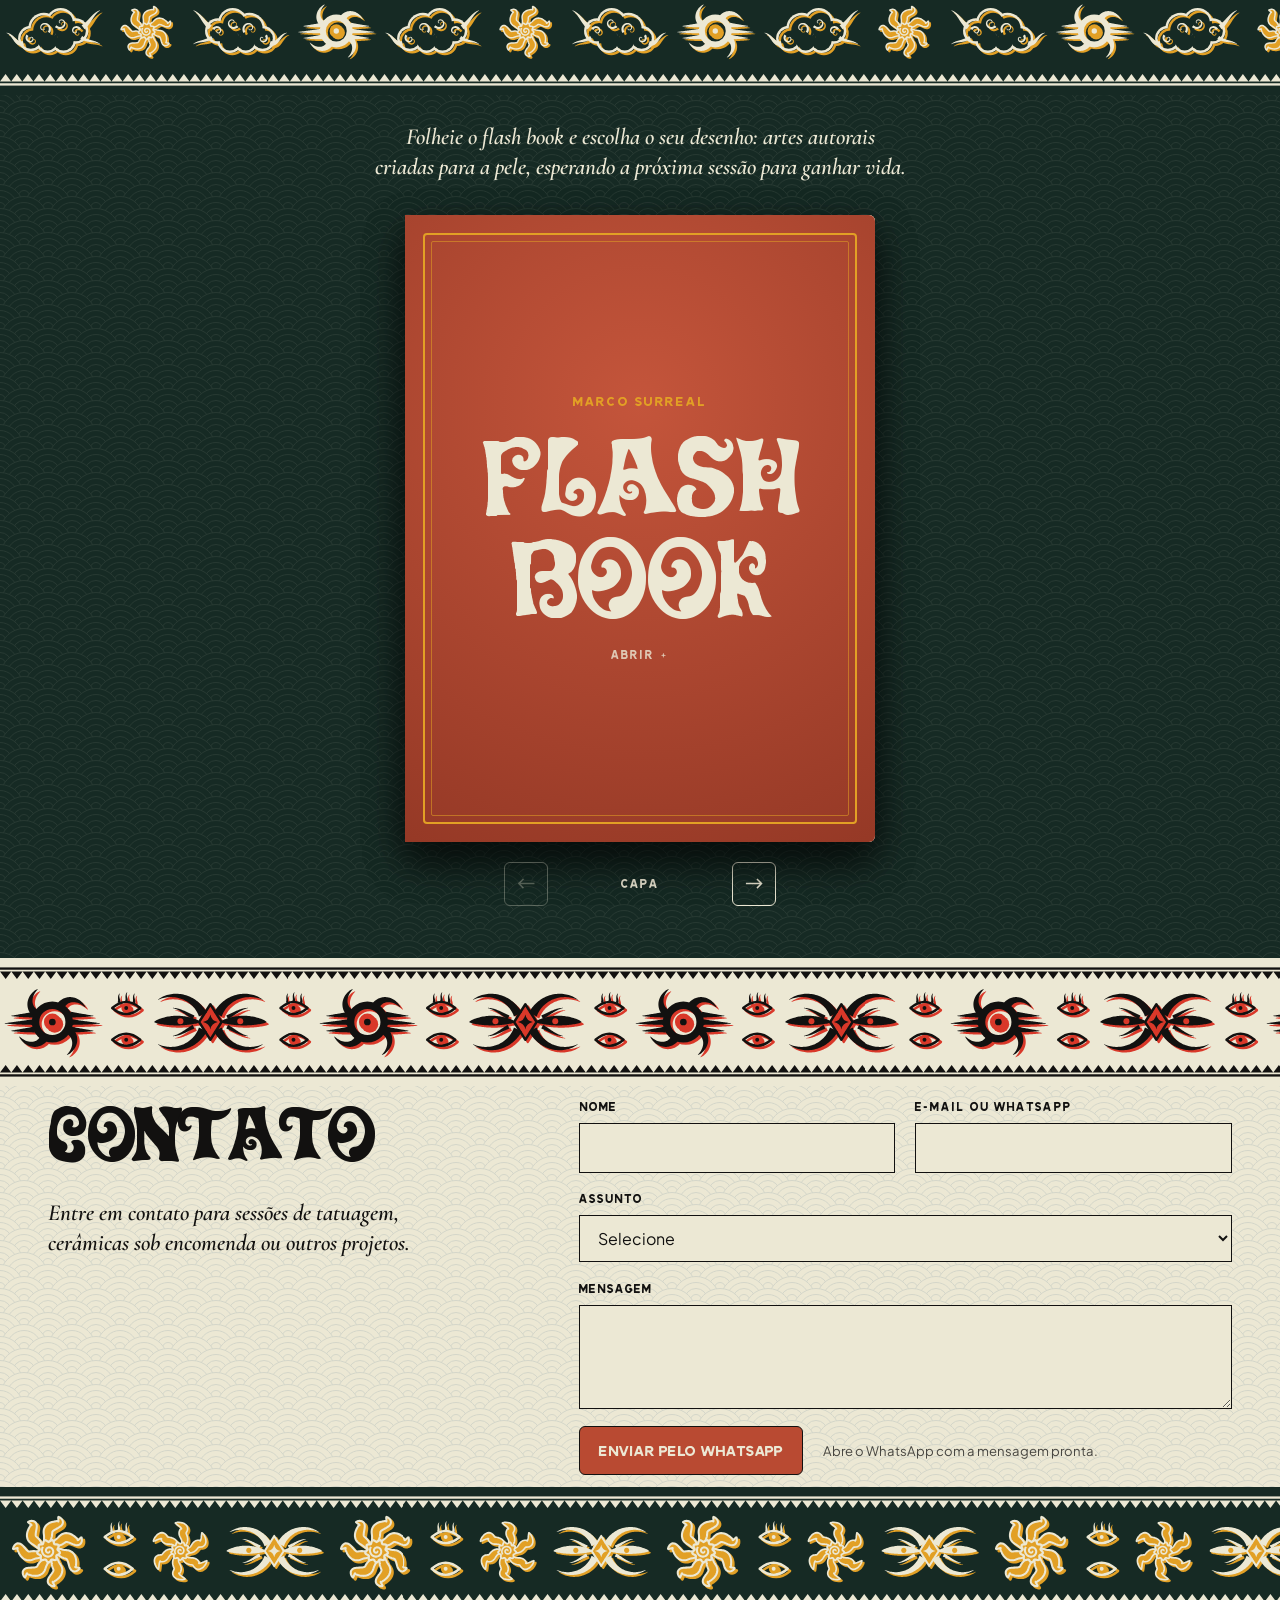
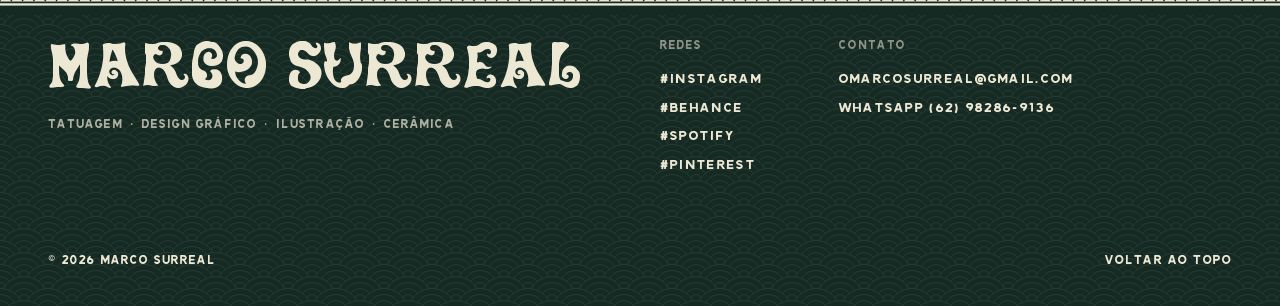
==== commit 09d6dcd3: "Faixas novas na estética do Marco: olhos tribais, olhinhos, espinhas de Bornéu, flores e nuvens, com" ====
--- a/index.html
+++ b/index.html
@@ -78,7 +78,7 @@
       </div>
     </section>
 
-    <div class="ornament-band ornament-band--forest" aria-hidden="true"><div class="ornament-track"></div></div>
+    <div class="ornament-band ornament-band--forest ornament-band--olhos" aria-hidden="true"><div class="ornament-track"></div></div>
 
     <!-- [02] SHOP -->
     <section class="shop seigaiha" id="loja" aria-labelledby="loja-title">
@@ -97,7 +97,7 @@
       <p class="empty-note" id="shop-empty" hidden>Nenhum produto nesta categoria.</p>
     </section>
 
-    <div class="ornament-band ornament-band--terung ornament-band--reverse" aria-hidden="true"><div class="ornament-track"></div></div>
+    <div class="ornament-band ornament-band--flores ornament-band--reverse" aria-hidden="true"><div class="ornament-track"></div></div>
 
     <!-- [03] SELECTED WORKS -->
     <section class="portfolio seigaiha" id="trabalhos" aria-labelledby="trabalhos-title">
@@ -114,7 +114,7 @@
       <p class="empty-note" id="portfolio-empty" hidden>Nenhum trabalho selecionado nesta categoria.</p>
     </section>
 
-    <div class="ornament-band ornament-band--dark" aria-hidden="true"><div class="ornament-track"></div></div>
+    <div class="ornament-band ornament-band--dark ornament-band--nuvens" aria-hidden="true"><div class="ornament-track"></div></div>
 
     <!-- [04] FLASH BOOK -->
     <section class="flashbook theme-dark seigaiha" id="flashes" aria-label="Flash book">
@@ -125,7 +125,7 @@
       <div class="fbook" id="flash-grid"></div>
     </section>
 
-    <div class="ornament-band ornament-band--terung" aria-hidden="true"><div class="ornament-track"></div></div>
+    <div class="ornament-band ornament-band--olhos" aria-hidden="true"><div class="ornament-track"></div></div>
 
     <!-- [05] CONTATO -->
     <section class="contact seigaiha" id="contato" aria-labelledby="contato-title">
@@ -170,7 +170,7 @@
       </div>
     </section>
 
-    <div class="ornament-band ornament-band--dark ornament-band--reverse" aria-hidden="true"><div class="ornament-track"></div></div>
+    <div class="ornament-band ornament-band--dark ornament-band--flores ornament-band--reverse" aria-hidden="true"><div class="ornament-track"></div></div>
   </main>
 
   <!-- [06] RODAPÉ -->
--- a/assets/css/style.css
+++ b/assets/css/style.css
@@ -297,14 +297,16 @@
 :root { --radius-btn: 6px; }
 .btn, .filter, .shop-arrow, .nav-btn { border-radius: var(--radius-btn); }
 
-/* ---------- Faixas ornamentais (espirais Dayak / Bornéu) ----------
-   Cada faixa repete um SVG de assets/img/ na horizontal.
+/* ---------- Faixas ornamentais (estética Marco Surreal) ----------
+   Cada faixa repete um SVG de assets/img/faixa-*.svg na horizontal: olhos tribais, olhinhos, espinhas
+   de Bornéu, flores e nuvens, com a sombra colorida deslocada. Versão escura no creme, "-claro" no verde.
    --ratio = largura / altura do viewBox do SVG (precisa bater para a emenda ficar invisível).
-   Arquivos gerados por tools/gerar-ornamentos.js; podem ser trocados por desenho próprio. */
+   Arquivos gerados por tools/gerar-ornamentos.js. */
 .ornament-band {
   --h: clamp(64px, 9vw, 112px);
-  --ratio: calc(494 / 120);
-  --ornament: url("../img/ornamento-espiral.svg");
+  --ratio: calc(338 / 120);
+  --orn-escuro: url("../img/faixa-olhos.svg"); --orn-claro: url("../img/faixa-olhos-claro.svg");
+  --ornament: var(--orn-escuro);
   overflow: hidden; padding: 0.5rem 0; background: var(--bg-cotton);
 }
 .ornament-track {
@@ -313,10 +315,10 @@
   animation: ornament 14s linear infinite; will-change: transform;
 }
 .ornament-band--reverse .ornament-track { animation-direction: reverse; }
-.ornament-band--terung { --ratio: calc(337 / 120); --ornament: url("../img/ornamento-terung.svg"); }
-.ornament-band--terung .ornament-track { animation-duration: 10s; }
-.ornament-band--forest { --ornament: url("../img/ornamento-espiral-claro.svg"); background: var(--bg-forest); border-bottom: none; }
-.ornament-band--dark { --ornament: url("../img/ornamento-espiral-claro.svg"); background: var(--bg-forest); border-bottom: none; }
+.ornament-band--flores { --ratio: calc(351 / 120); --orn-escuro: url("../img/faixa-flores.svg"); --orn-claro: url("../img/faixa-flores-claro.svg"); }
+.ornament-band--nuvens { --ratio: calc(406 / 120); --orn-escuro: url("../img/faixa-nuvens.svg"); --orn-claro: url("../img/faixa-nuvens-claro.svg"); }
+.ornament-band--nuvens .ornament-track { animation-duration: 17s; } /* ladrilho mais largo: mesma velocidade das outras */
+.ornament-band--forest, .ornament-band--dark { --ornament: var(--orn-claro); background: var(--bg-forest); border-bottom: none; }
 @keyframes ornament {
   to { transform: translate3d(calc(-1 * var(--h) * var(--ratio)), 0, 0); }
 }
@@ -349,7 +351,7 @@
 /* ---------- [05] Portfólio ---------- */
 /* Loja e Trabalhos usam a mesma medida: conteúdo com no máximo --grid-max de largura, centrado,
    então sobra margem dos dois lados em telas grandes. Imagens das duas grades no mesmo formato (--grid-ratio). */
-:root { --grid-max: 1160px; --grid-ratio: 1 / 1; --grid-pad: max(var(--pad), calc((100% - var(--grid-max)) / 2)); }
+:root { --grid-max: 1320px; --grid-ratio: 1 / 1; --grid-pad: max(var(--pad), calc((100% - var(--grid-max)) / 2)); }
 .portfolio { padding: 6rem var(--grid-pad); }
 .filters { display: flex; flex-wrap: wrap; gap: 0.5rem; margin-left: auto; }
 .filter { background: none; border: var(--border); padding: 0.45rem 0.9rem; font-size: 0.72rem; font-weight: 700; transition: background 0.25s, color 0.25s; }
@@ -375,7 +377,8 @@
 }
 .view-project .marquee-track { animation-duration: 10s; }
 .view-project span { font-family: var(--font-mono); font-size: 0.72rem; font-weight: 700; letter-spacing: 0.18em; white-space: nowrap; padding-right: 1rem; }
-.card:hover .view-project, .card:focus-within .view-project { opacity: 1; transition: opacity 1.4s var(--ease-expo); }
+.card:hover .view-project, .card:focus-within .view-project,
+.product:hover .view-project, .product:focus-within .view-project { opacity: 1; transition: opacity 1.4s var(--ease-expo); }
 
 /* Título que "rola": uma cópia (text-shadow) espera logo abaixo e sobe no lugar do original */
 .card-info { display: flex; justify-content: space-between; align-items: center; gap: 1rem; padding-top: 0.9rem; }
@@ -420,15 +423,16 @@
 .vitrine::-webkit-scrollbar { display: none; }
 .vitrine .product { scroll-snap-align: start; }
 .vitrine.is-dragging { scroll-snap-type: none; cursor: grabbing; user-select: none; }
-.product { position: relative; color: var(--ink-sumi); padding: 0; display: flex; flex-direction: column; gap: 0.5rem; }
-.product-media { margin-bottom: 0.4rem; }
-.product .product-cat { margin: 0; }
+.product { position: relative; color: var(--ink-sumi); padding: 0; display: flex; flex-direction: column; gap: 0.2rem; }
+.product-media { margin-bottom: 0.5rem; overflow: hidden; }
 .product-avail { margin: 0; }
 .product-avail.is-disponivel { color: var(--accent-jade); opacity: 1 !important; }
 .product-avail.is-esgotado { color: var(--accent-vermilion); opacity: 1 !important; }
 /* Produtos direto sobre o verde da loja, sem cartão claro atrás */
 .shop > .shop-grid { --shadow-ink: rgba(0, 0, 0, 0.45); }
 .shop .ph { color: #121110; }
+/* faixa da loja com as mesmas cores da dos Trabalhos (tinta escura sobre ocre), apesar do texto claro da seção */
+.shop .view-project { color: #121110; border-top: 1.5px solid #121110; text-transform: uppercase; }
 .shop .product-avail.is-disponivel { color: #6CC4A1; }
 .product-btns { display: flex; gap: 0.4rem; flex-wrap: wrap; justify-content: flex-end; }
 .product-media { aspect-ratio: var(--grid-ratio); position: relative; }
@@ -440,7 +444,7 @@
 }
 .product h3 { font-family: var(--font-display-alt); font-weight: 700; font-size: 1.05rem; line-height: 1.2; margin: 0; }
 .product .mono-small { opacity: 0.75; }
-.product-foot { margin-top: auto; padding-top: 0.5rem; display: flex; justify-content: space-between; align-items: center; gap: 0.5rem; flex-wrap: wrap; }
+.product-foot { margin-top: auto; padding-top: 0.15rem; display: flex; justify-content: space-between; align-items: center; gap: 0.5rem; flex-wrap: wrap; }
 /* Selo de dado de demonstração */
 .demo-tag {
   position: absolute; top: 1.6rem; left: 1.6rem; z-index: 6;
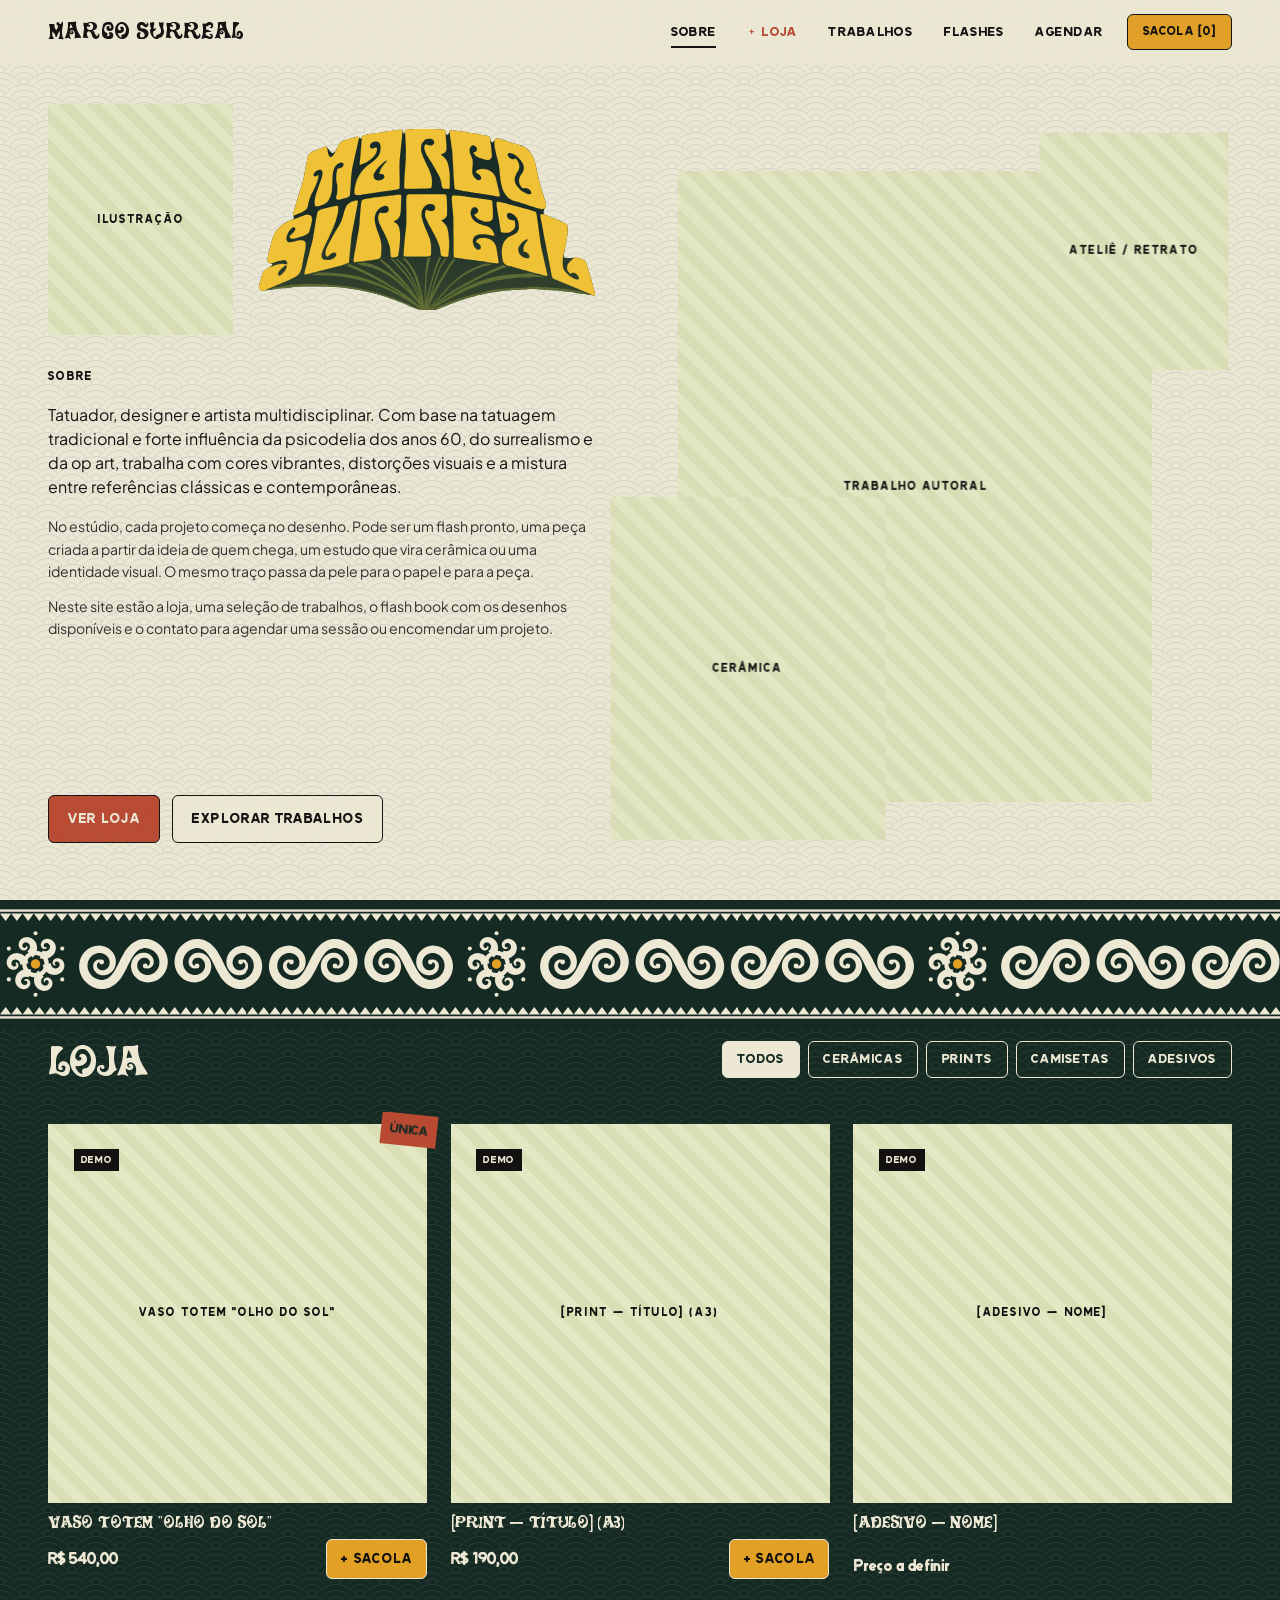
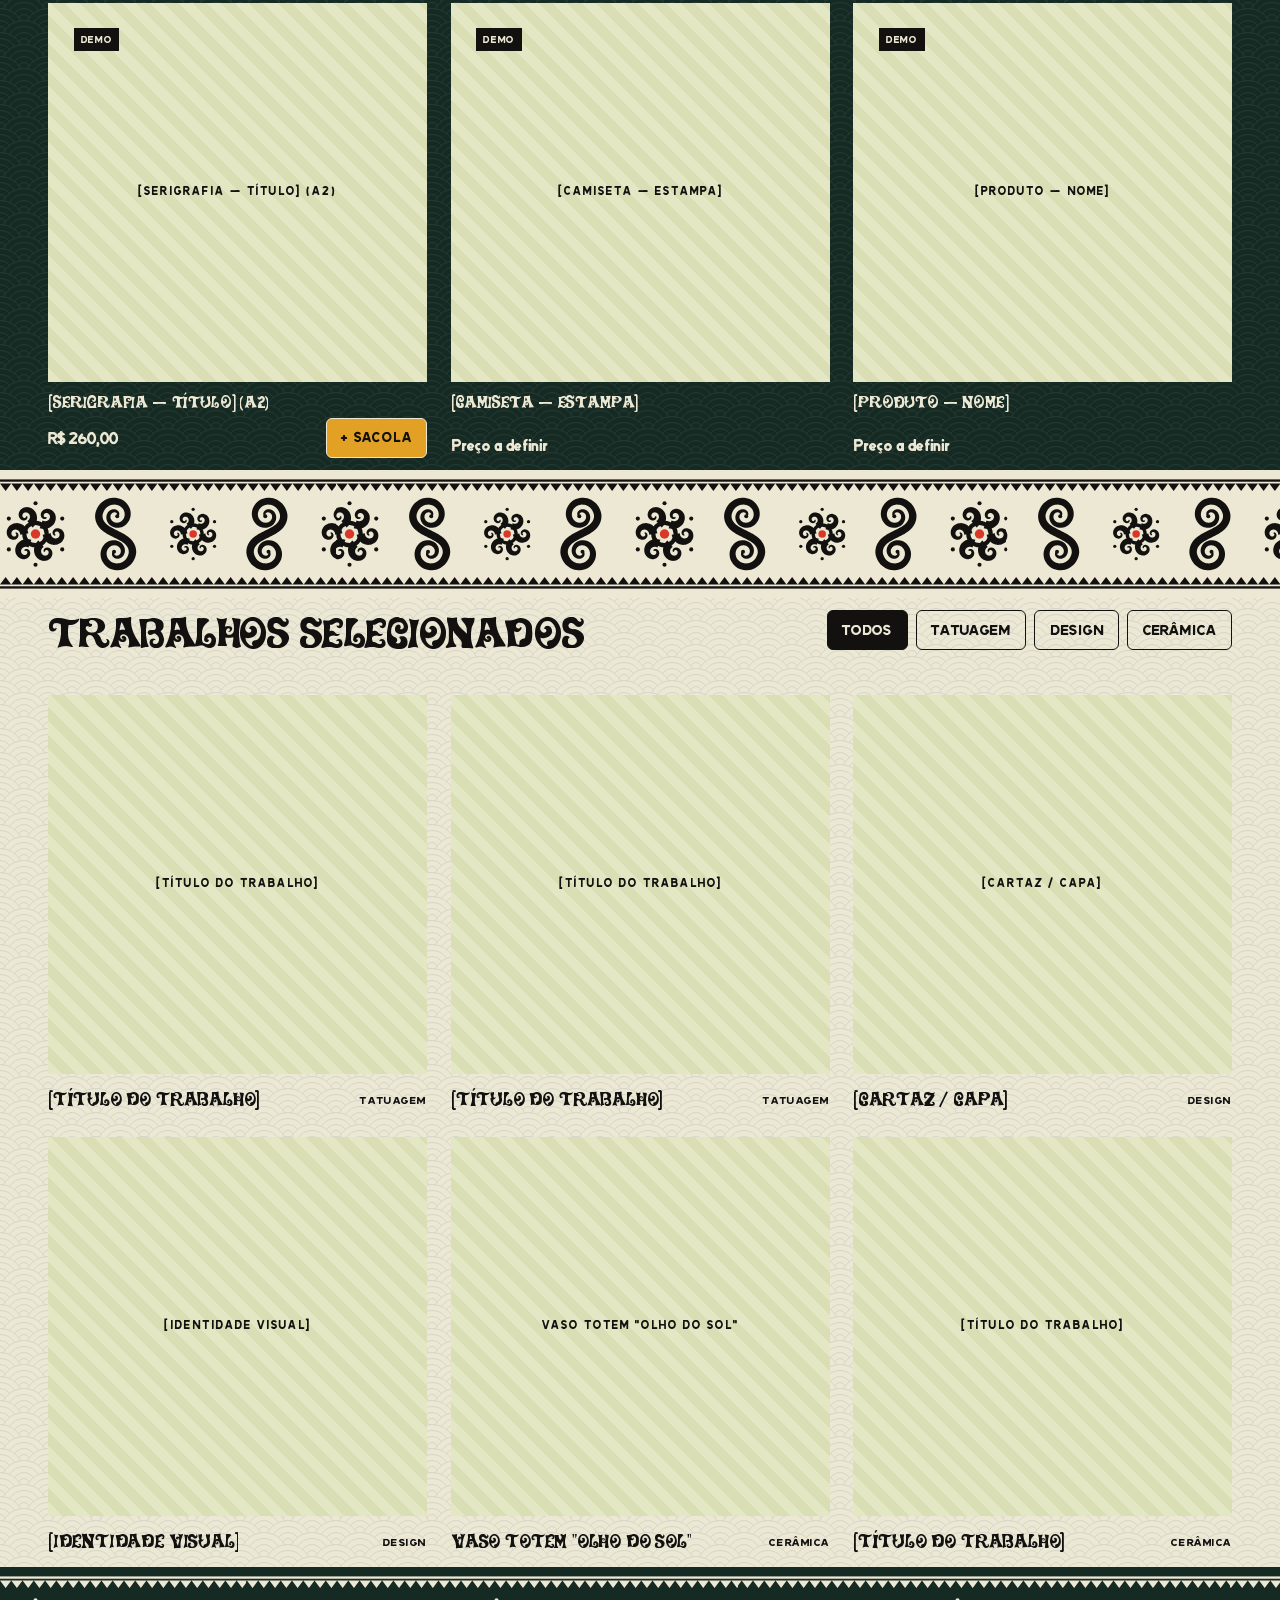
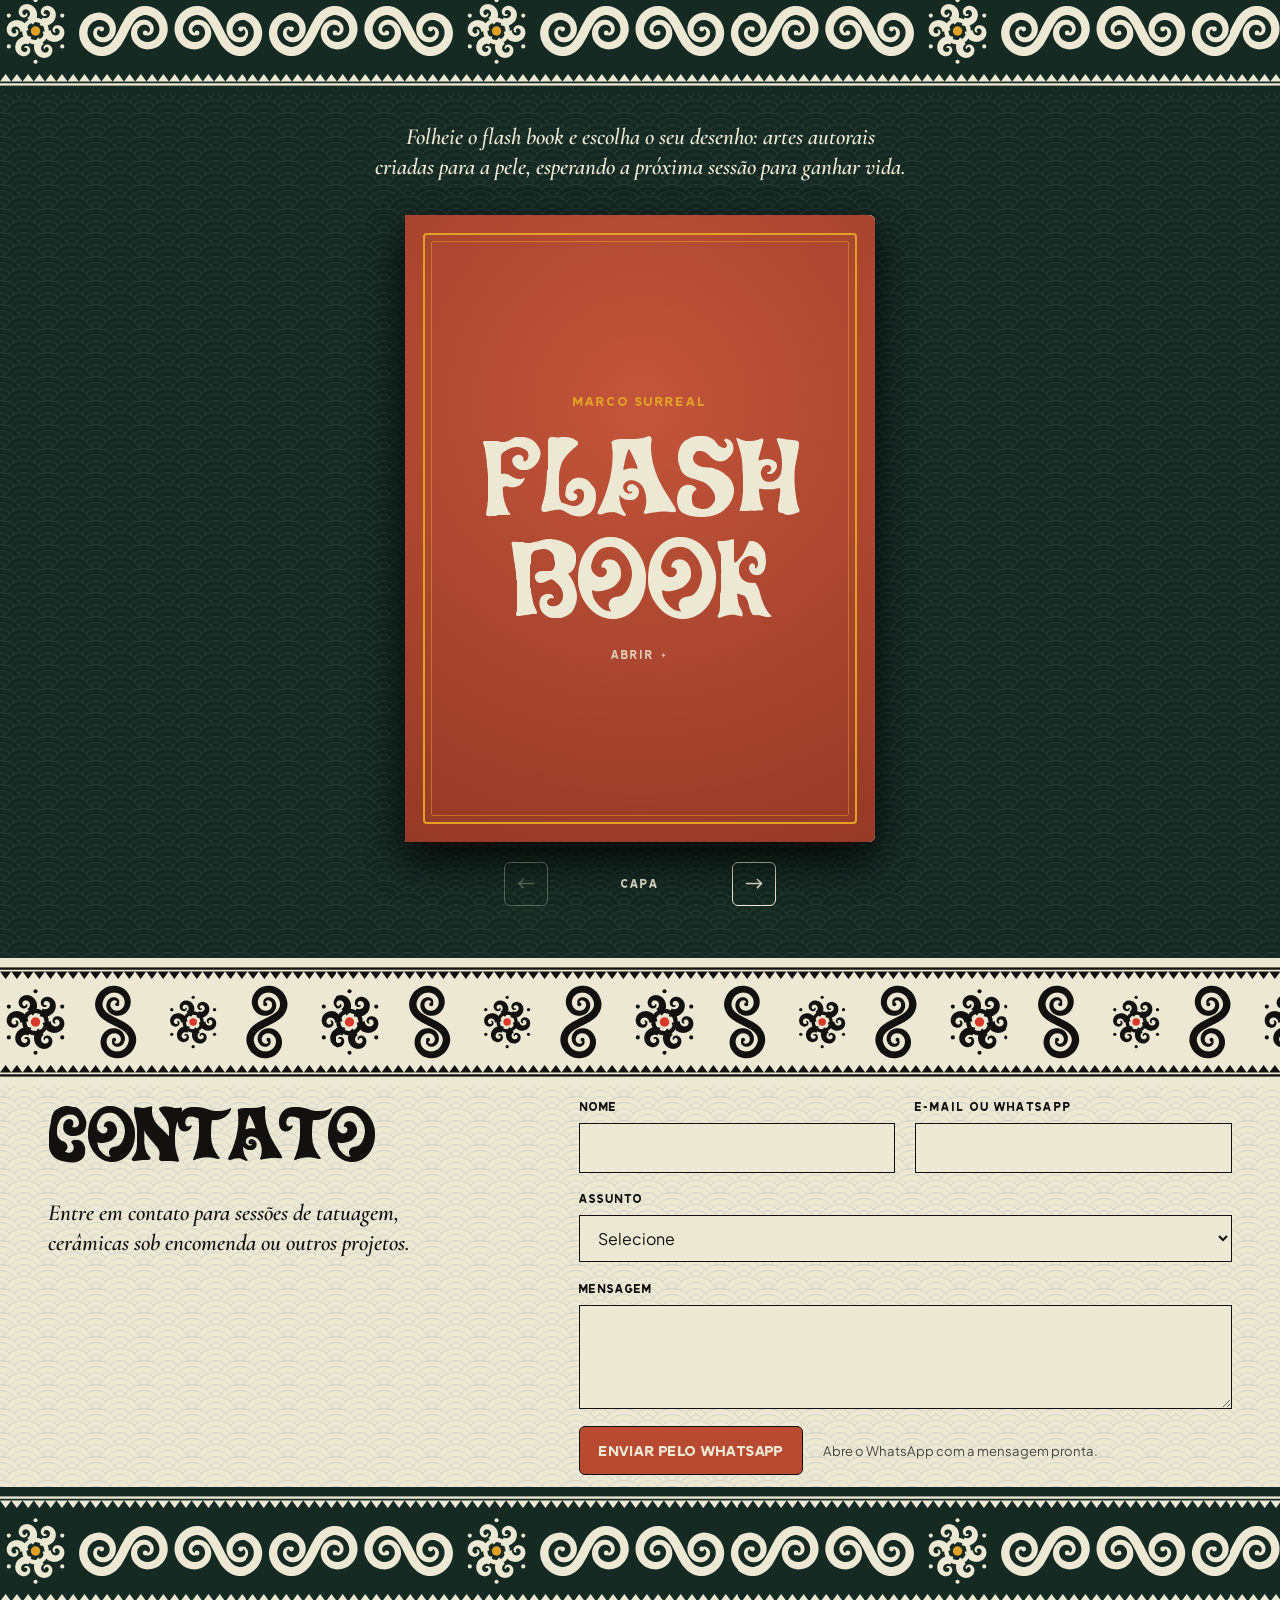
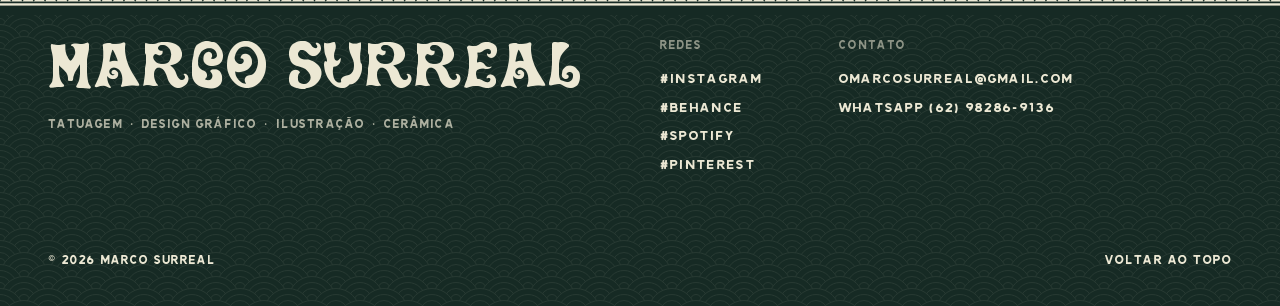
==== commit cda6cd21: "Revert "Faixas novas na estética do Marco: olhos tribais, olhinhos, espinhas de Bornéu, flores e nuv" ====
--- a/index.html
+++ b/index.html
@@ -78,7 +78,7 @@
       </div>
     </section>
 
-    <div class="ornament-band ornament-band--forest ornament-band--olhos" aria-hidden="true"><div class="ornament-track"></div></div>
+    <div class="ornament-band ornament-band--forest" aria-hidden="true"><div class="ornament-track"></div></div>
 
     <!-- [02] SHOP -->
     <section class="shop seigaiha" id="loja" aria-labelledby="loja-title">
@@ -97,7 +97,7 @@
       <p class="empty-note" id="shop-empty" hidden>Nenhum produto nesta categoria.</p>
     </section>
 
-    <div class="ornament-band ornament-band--flores ornament-band--reverse" aria-hidden="true"><div class="ornament-track"></div></div>
+    <div class="ornament-band ornament-band--terung ornament-band--reverse" aria-hidden="true"><div class="ornament-track"></div></div>
 
     <!-- [03] SELECTED WORKS -->
     <section class="portfolio seigaiha" id="trabalhos" aria-labelledby="trabalhos-title">
@@ -114,7 +114,7 @@
       <p class="empty-note" id="portfolio-empty" hidden>Nenhum trabalho selecionado nesta categoria.</p>
     </section>
 
-    <div class="ornament-band ornament-band--dark ornament-band--nuvens" aria-hidden="true"><div class="ornament-track"></div></div>
+    <div class="ornament-band ornament-band--dark" aria-hidden="true"><div class="ornament-track"></div></div>
 
     <!-- [04] FLASH BOOK -->
     <section class="flashbook theme-dark seigaiha" id="flashes" aria-label="Flash book">
@@ -125,7 +125,7 @@
       <div class="fbook" id="flash-grid"></div>
     </section>
 
-    <div class="ornament-band ornament-band--olhos" aria-hidden="true"><div class="ornament-track"></div></div>
+    <div class="ornament-band ornament-band--terung" aria-hidden="true"><div class="ornament-track"></div></div>
 
     <!-- [05] CONTATO -->
     <section class="contact seigaiha" id="contato" aria-labelledby="contato-title">
@@ -170,7 +170,7 @@
       </div>
     </section>
 
-    <div class="ornament-band ornament-band--dark ornament-band--flores ornament-band--reverse" aria-hidden="true"><div class="ornament-track"></div></div>
+    <div class="ornament-band ornament-band--dark ornament-band--reverse" aria-hidden="true"><div class="ornament-track"></div></div>
   </main>
 
   <!-- [06] RODAPÉ -->
--- a/assets/css/style.css
+++ b/assets/css/style.css
@@ -297,16 +297,14 @@
 :root { --radius-btn: 6px; }
 .btn, .filter, .shop-arrow, .nav-btn { border-radius: var(--radius-btn); }
 
-/* ---------- Faixas ornamentais (estética Marco Surreal) ----------
-   Cada faixa repete um SVG de assets/img/faixa-*.svg na horizontal: olhos tribais, olhinhos, espinhas
-   de Bornéu, flores e nuvens, com a sombra colorida deslocada. Versão escura no creme, "-claro" no verde.
+/* ---------- Faixas ornamentais (espirais Dayak / Bornéu) ----------
+   Cada faixa repete um SVG de assets/img/ na horizontal.
    --ratio = largura / altura do viewBox do SVG (precisa bater para a emenda ficar invisível).
-   Arquivos gerados por tools/gerar-ornamentos.js. */
+   Arquivos gerados por tools/gerar-ornamentos.js; podem ser trocados por desenho próprio. */
 .ornament-band {
   --h: clamp(64px, 9vw, 112px);
-  --ratio: calc(338 / 120);
-  --orn-escuro: url("../img/faixa-olhos.svg"); --orn-claro: url("../img/faixa-olhos-claro.svg");
-  --ornament: var(--orn-escuro);
+  --ratio: calc(494 / 120);
+  --ornament: url("../img/ornamento-espiral.svg");
   overflow: hidden; padding: 0.5rem 0; background: var(--bg-cotton);
 }
 .ornament-track {
@@ -315,10 +313,10 @@
   animation: ornament 14s linear infinite; will-change: transform;
 }
 .ornament-band--reverse .ornament-track { animation-direction: reverse; }
-.ornament-band--flores { --ratio: calc(351 / 120); --orn-escuro: url("../img/faixa-flores.svg"); --orn-claro: url("../img/faixa-flores-claro.svg"); }
-.ornament-band--nuvens { --ratio: calc(406 / 120); --orn-escuro: url("../img/faixa-nuvens.svg"); --orn-claro: url("../img/faixa-nuvens-claro.svg"); }
-.ornament-band--nuvens .ornament-track { animation-duration: 17s; } /* ladrilho mais largo: mesma velocidade das outras */
-.ornament-band--forest, .ornament-band--dark { --ornament: var(--orn-claro); background: var(--bg-forest); border-bottom: none; }
+.ornament-band--terung { --ratio: calc(337 / 120); --ornament: url("../img/ornamento-terung.svg"); }
+.ornament-band--terung .ornament-track { animation-duration: 10s; }
+.ornament-band--forest { --ornament: url("../img/ornamento-espiral-claro.svg"); background: var(--bg-forest); border-bottom: none; }
+.ornament-band--dark { --ornament: url("../img/ornamento-espiral-claro.svg"); background: var(--bg-forest); border-bottom: none; }
 @keyframes ornament {
   to { transform: translate3d(calc(-1 * var(--h) * var(--ratio)), 0, 0); }
 }
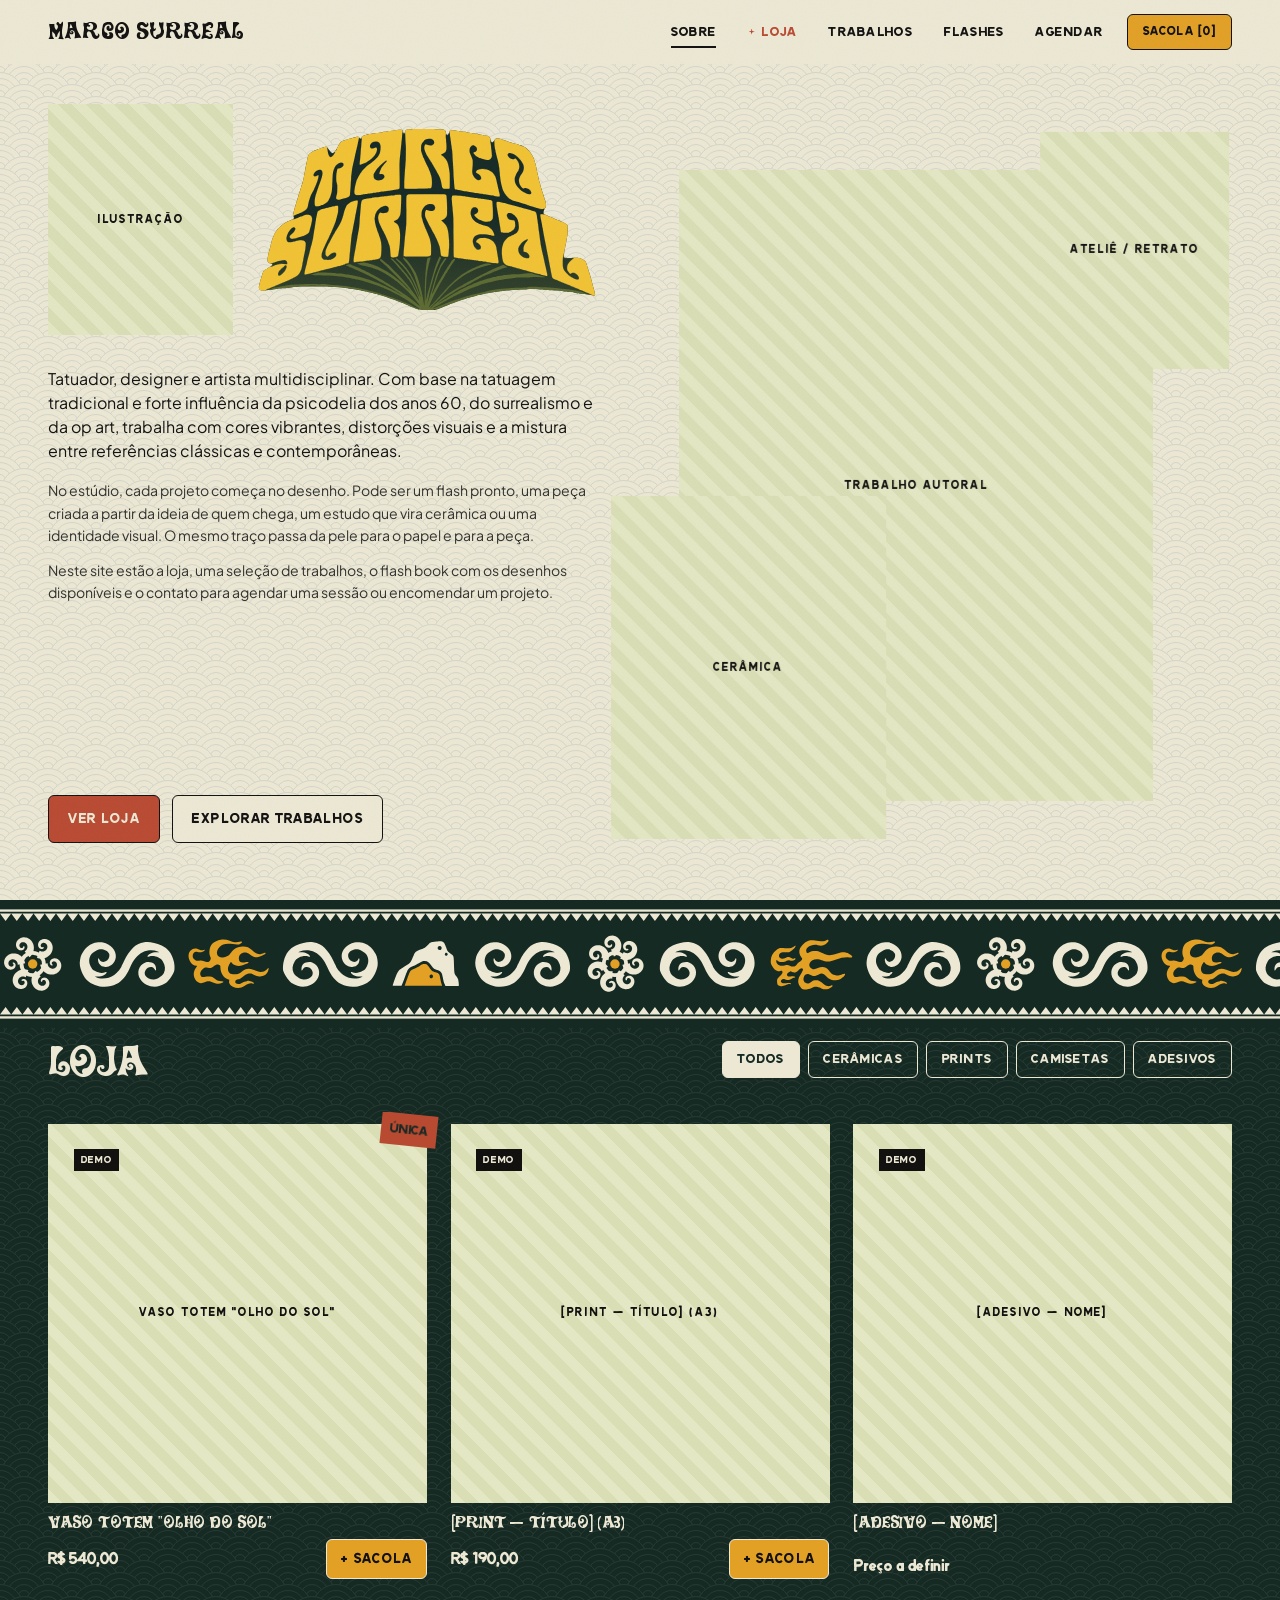
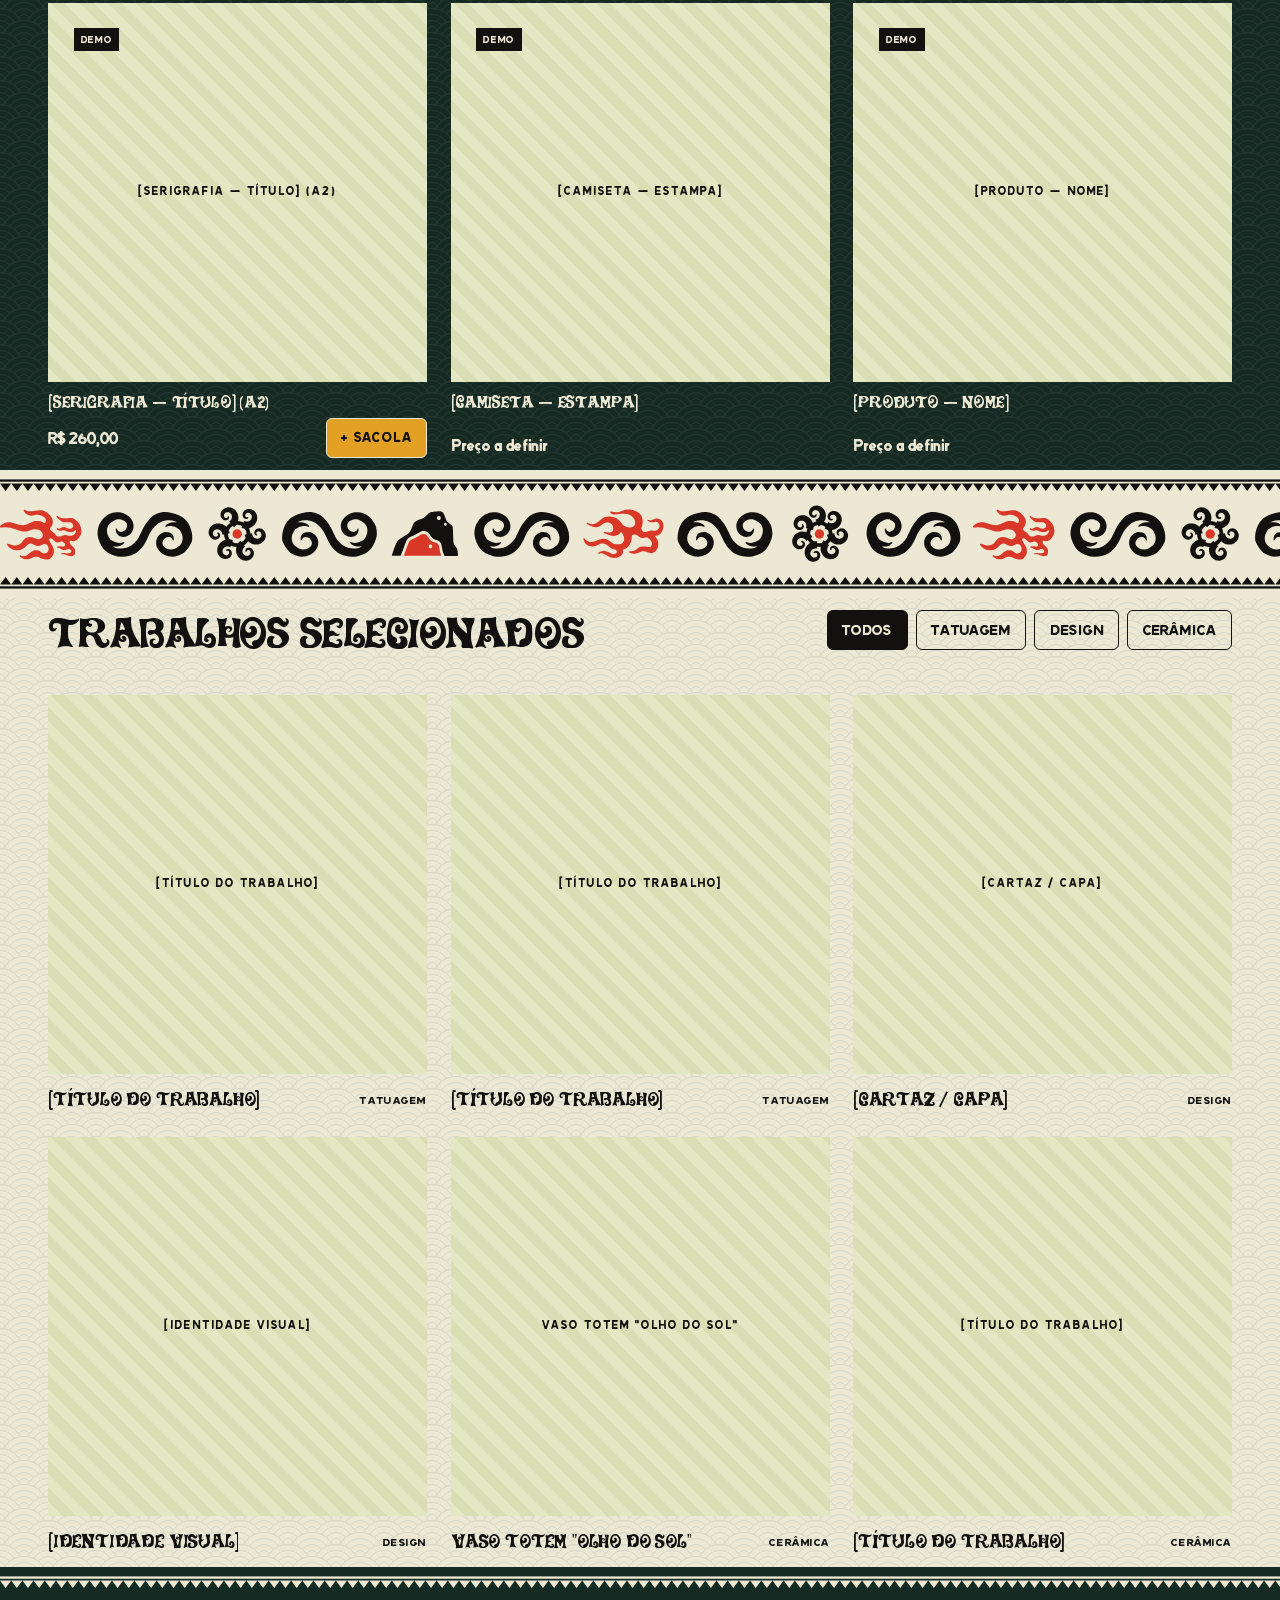
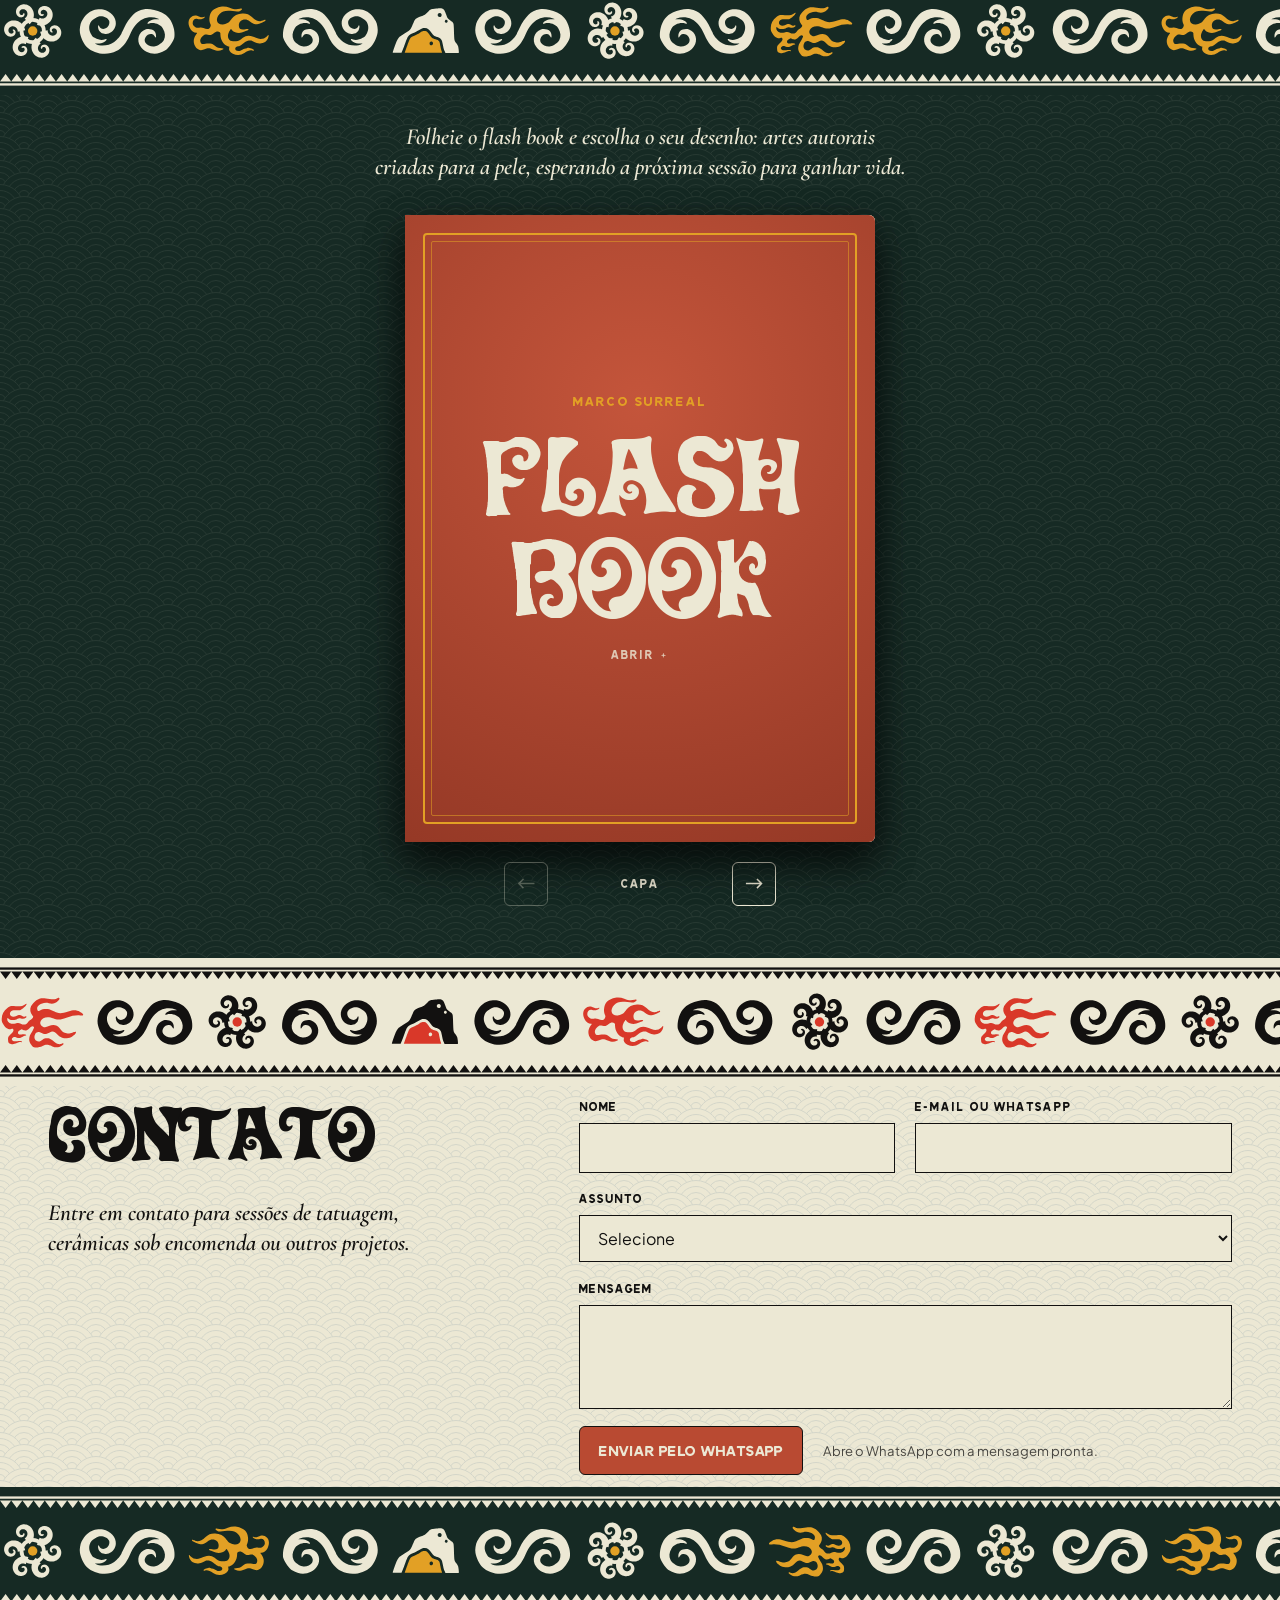
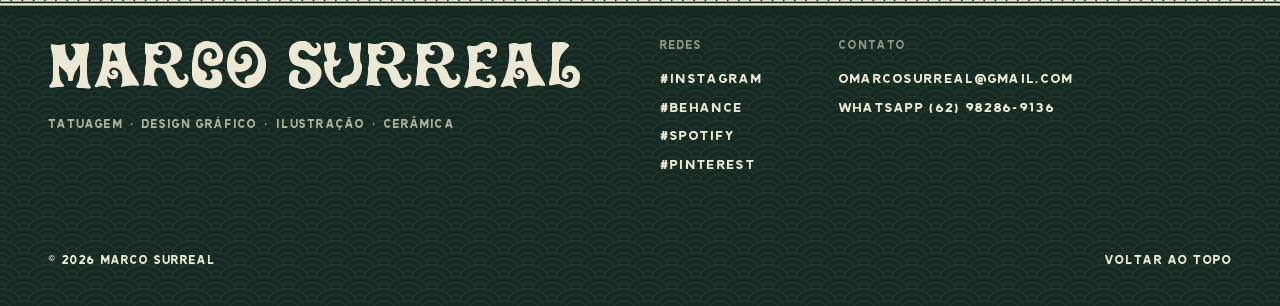
==== commit 97bf70fc: "Apresentação: tira a etiqueta Sobre e diminui o texto no celular (15px e 13,5px)" ====
--- a/index.html
+++ b/index.html
@@ -54,7 +54,6 @@
       <div class="hero-meta">
         <div class="block-line" aria-hidden="true"><span class="block-line__fill"></span></div>
         <div class="hero-bio">
-          <p class="hero-label" aria-hidden="true"><span>Sobre</span></p>
           <p class="hero-intro" data-text="apresentacao"></p>
           <div class="hero-more" data-paras="bio"></div>
           <div class="hero-ctas">
--- a/assets/css/style.css
+++ b/assets/css/style.css
@@ -275,18 +275,17 @@
 .block-line__fill::before { top: 0; left: -2.25px; }
 .block-line__fill::after { bottom: 0; left: -2.25px; }
 .hero-bio { flex: 1; display: flex; flex-direction: column; min-width: 0; }
-/* etiqueta SOBRE em cima do texto, sem linha */
-.hero-label {
-  display: flex; align-items: center; margin: 0 0 1.1rem;
-  font-family: var(--f-ui), var(--font-mono); font-size: 0.72rem; letter-spacing: 0.2em; text-transform: uppercase;
-}
 .hero-intro { font-size: clamp(1rem, min(1.2vw, 2.1vh), 1.35rem); line-height: 1.5; margin: 0 0 1em; }
 .hero-more p { font-size: clamp(0.88rem, min(0.95vw, 1.65vh), 1.1rem); line-height: 1.6; margin: 0 0 0.85em; opacity: 0.85; }
 .hero-more p:last-child { margin-bottom: 0; }
 .hero-ctas { display: flex; flex-wrap: wrap; gap: 0.75rem; margin-top: auto; padding-top: 1.5rem; margin-bottom: clamp(1.5rem, 5vh, 3.5rem); } /* um pouco acima do fim */
+/* celular: texto da apresentação um pouco menor (15px e 13.5px) */
+@media (max-width: 640px) {
+  .hero-intro { font-size: 0.94rem; line-height: 1.45; }
+  .hero-more p { font-size: 0.84rem; line-height: 1.55; }
+}
 /* telas baixas (notebook): letras um pouco menores e só o primeiro parágrafo extra, para a bio caber até embaixo */
 @media (max-height: 820px) and (min-width: 641px) {
-  .hero-label { margin-bottom: 0.6rem; }
   .hero-intro { font-size: 0.94rem; line-height: 1.42; }
   .hero-more p { font-size: 0.84rem; line-height: 1.48; }
   .hero-more p:nth-child(n+2) { display: none; }
@@ -297,26 +296,30 @@
 :root { --radius-btn: 6px; }
 .btn, .filter, .shop-arrow, .nav-btn { border-radius: var(--radius-btn); }
 
-/* ---------- Faixas ornamentais (espirais Dayak / Bornéu) ----------
+/* ---------- Faixas ornamentais (flor, S em espiral, fogo do Marco e pedra) ----------
    Cada faixa repete um SVG de assets/img/ na horizontal.
    --ratio = largura / altura do viewBox do SVG (precisa bater para a emenda ficar invisível).
    Arquivos gerados por tools/gerar-ornamentos.js; podem ser trocados por desenho próprio. */
 .ornament-band {
   --h: clamp(64px, 9vw, 112px);
-  --ratio: calc(494 / 120);
+  --ratio: calc(1043 / 120);
   --ornament: url("../img/ornamento-espiral.svg");
   overflow: hidden; padding: 0.5rem 0; background: var(--bg-cotton);
 }
 .ornament-track {
   height: var(--h); width: calc(100% + var(--h) * var(--ratio));
   background: var(--ornament) repeat-x left center / auto 100%;
-  animation: ornament 14s linear infinite; will-change: transform;
+  animation: ornament 30s linear infinite; /* ladrilho largo: mesma velocidade de antes */ will-change: transform;
 }
 .ornament-band--reverse .ornament-track { animation-direction: reverse; }
-.ornament-band--terung { --ratio: calc(337 / 120); --ornament: url("../img/ornamento-terung.svg"); }
-.ornament-band--terung .ornament-track { animation-duration: 10s; }
+.ornament-band--terung { --ratio: calc(1043 / 120); --ornament: url("../img/ornamento-terung.svg"); }
+.ornament-band--terung .ornament-track { animation-duration: 30s; }
 .ornament-band--forest { --ornament: url("../img/ornamento-espiral-claro.svg"); background: var(--bg-forest); border-bottom: none; }
 .ornament-band--dark { --ornament: url("../img/ornamento-espiral-claro.svg"); background: var(--bg-forest); border-bottom: none; }
+/* faixas que andam para a direita: versão com o fogo virado para esse lado */
+.ornament-band--terung.ornament-band--reverse { --ornament: url("../img/ornamento-terung-rev.svg"); }
+.ornament-band--forest.ornament-band--reverse,
+.ornament-band--dark.ornament-band--reverse { --ornament: url("../img/ornamento-espiral-claro-rev.svg"); }
 @keyframes ornament {
   to { transform: translate3d(calc(-1 * var(--h) * var(--ratio)), 0, 0); }
 }
